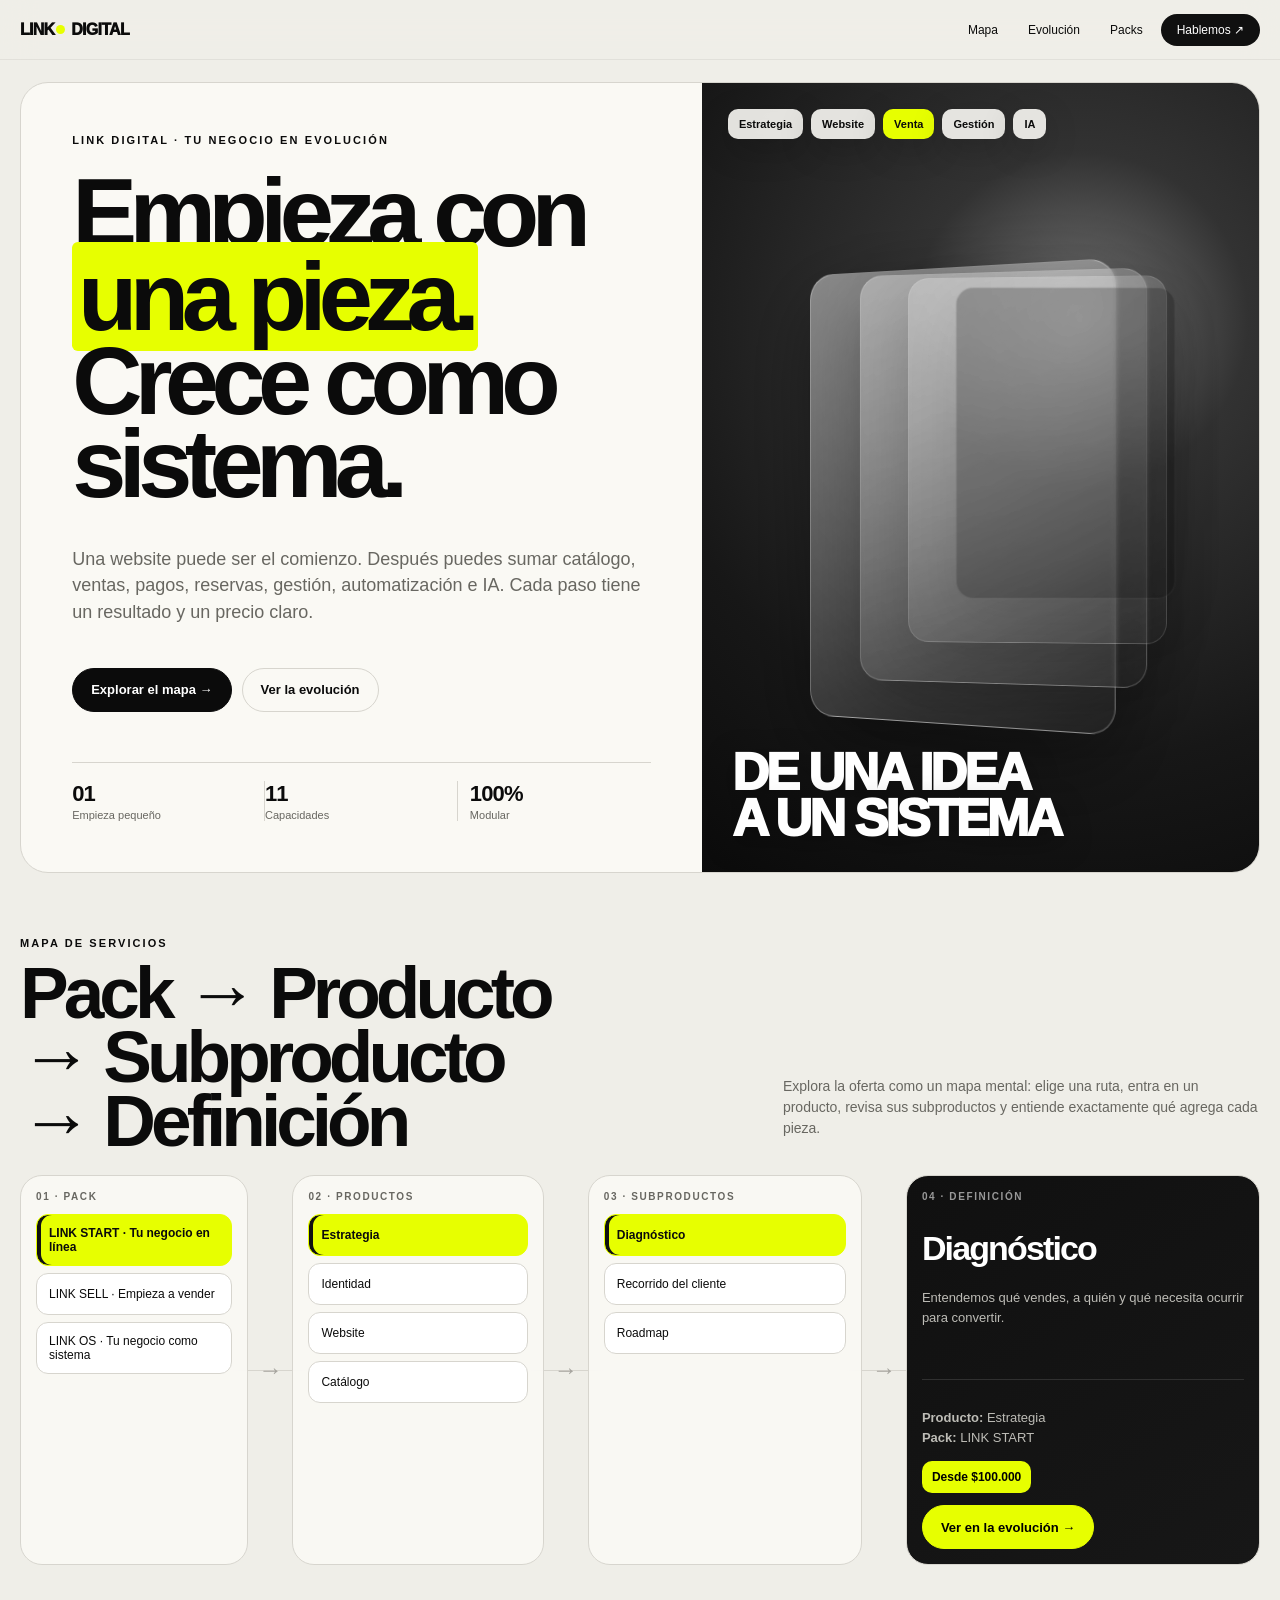
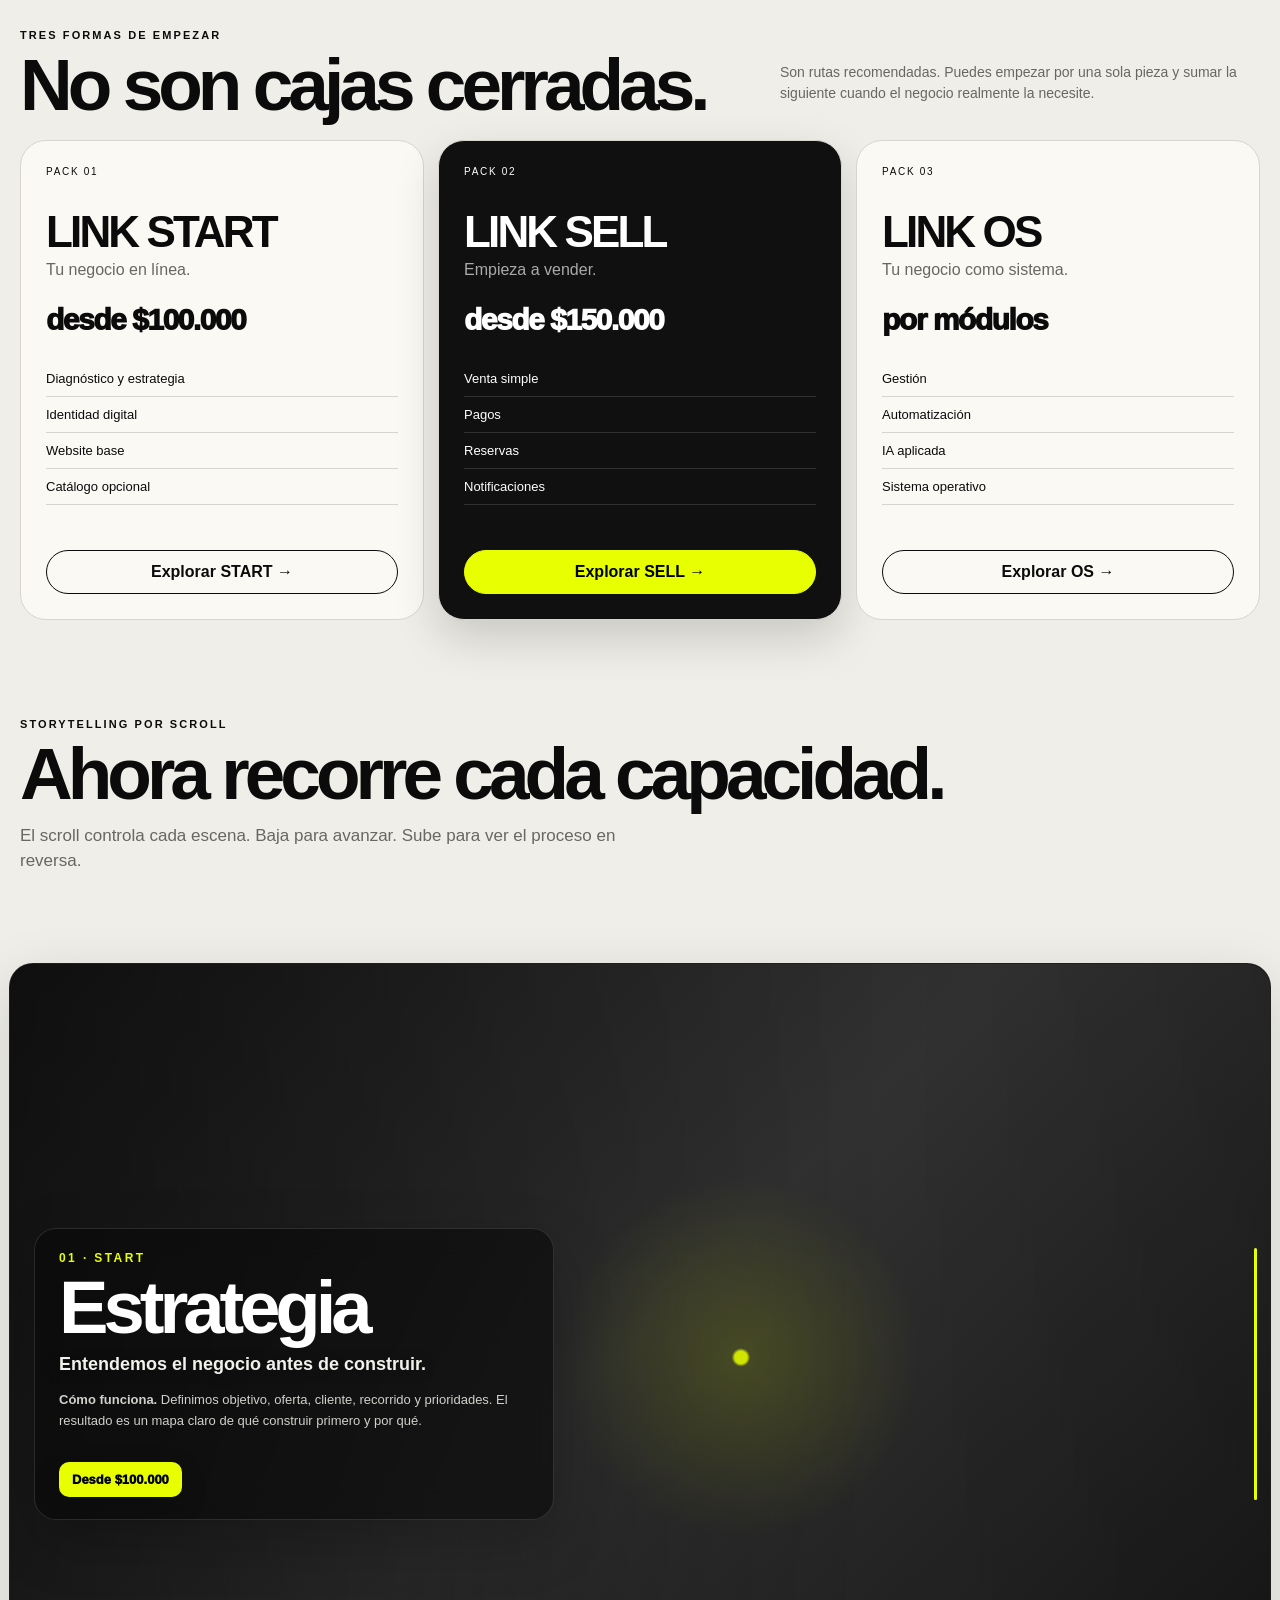
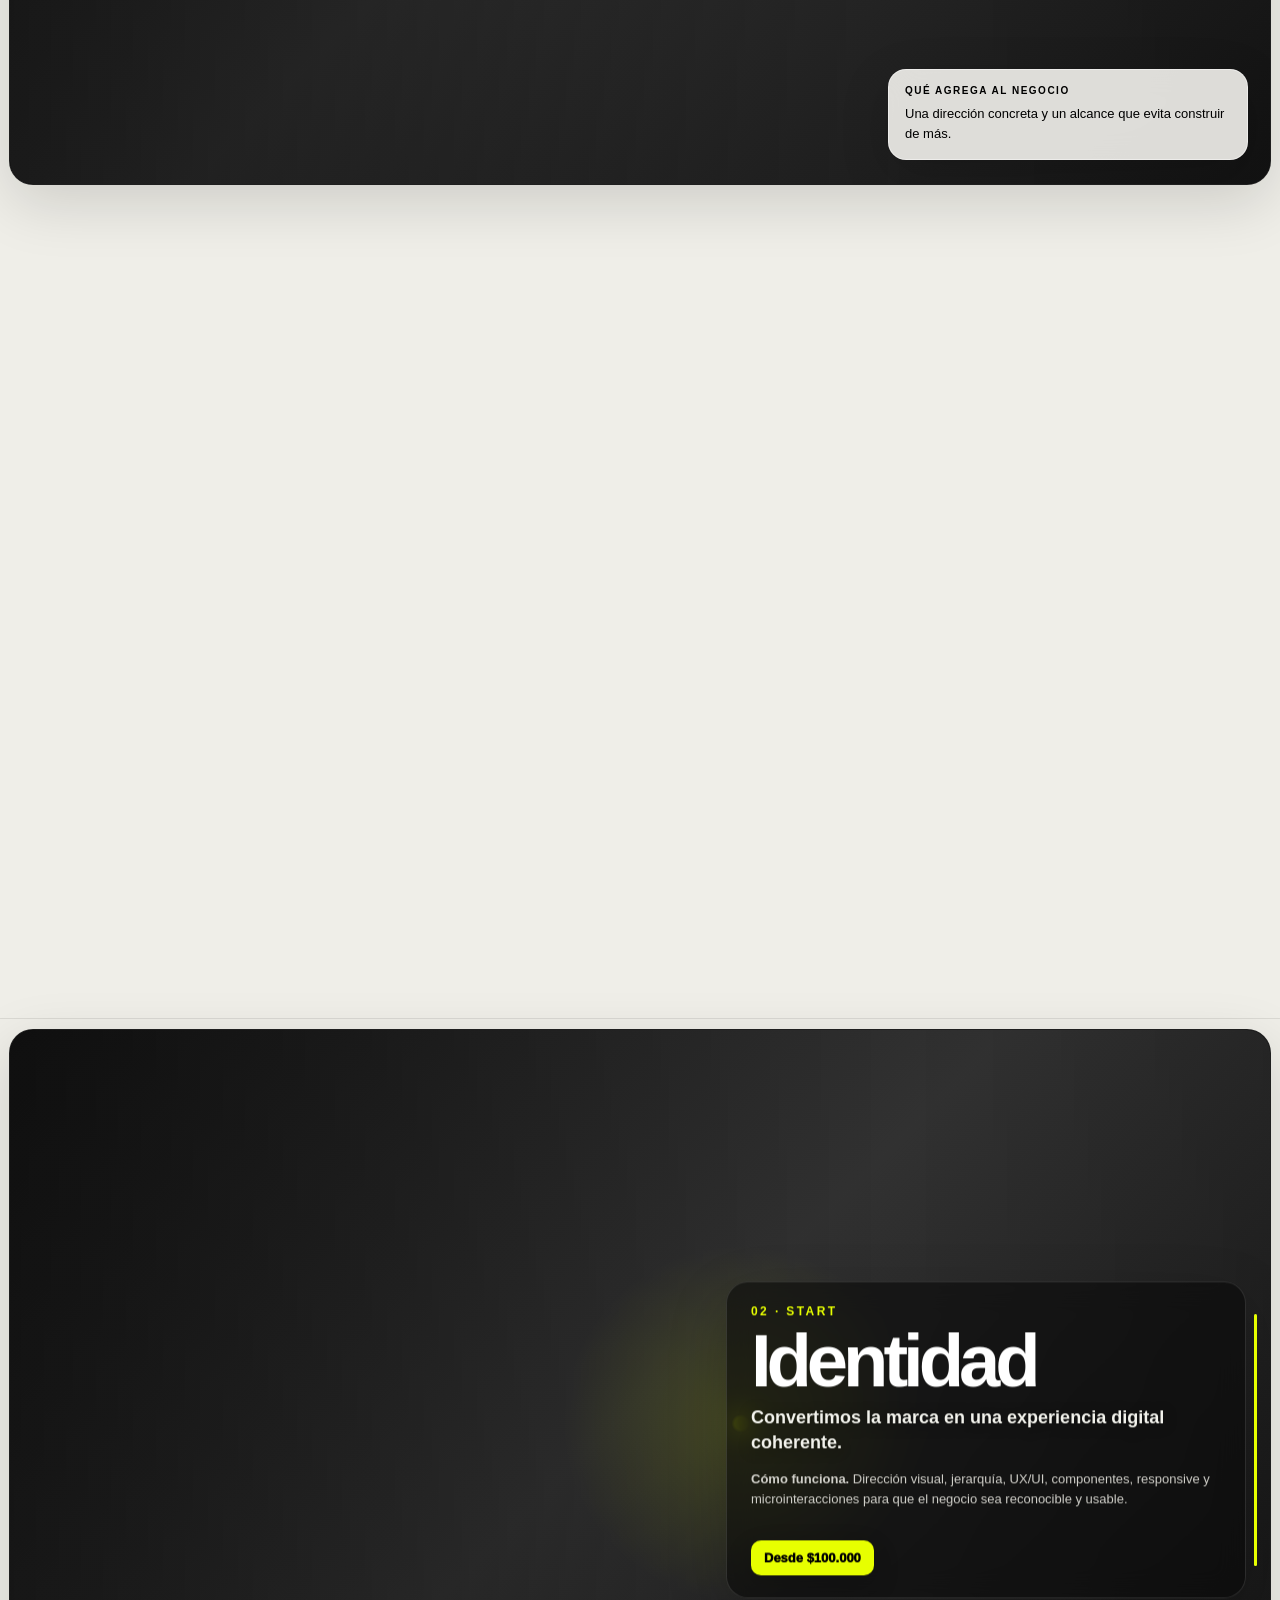
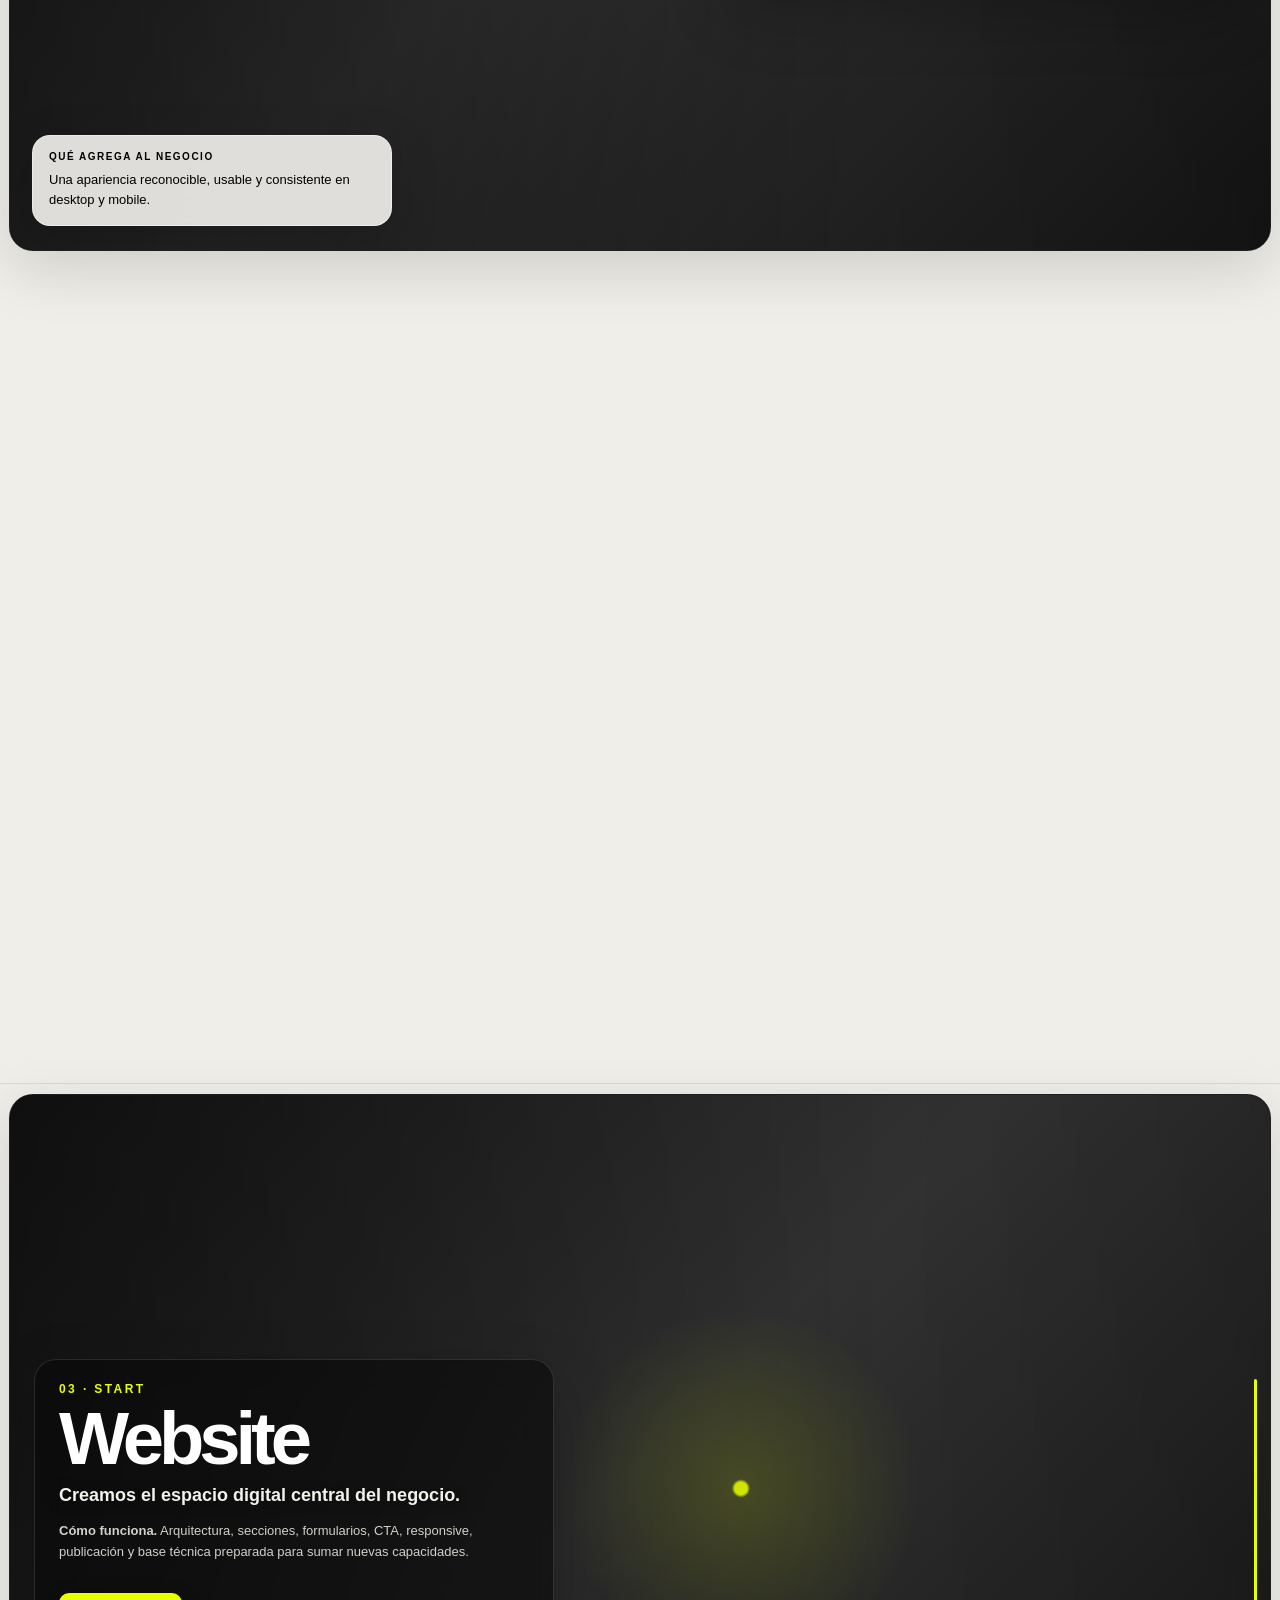
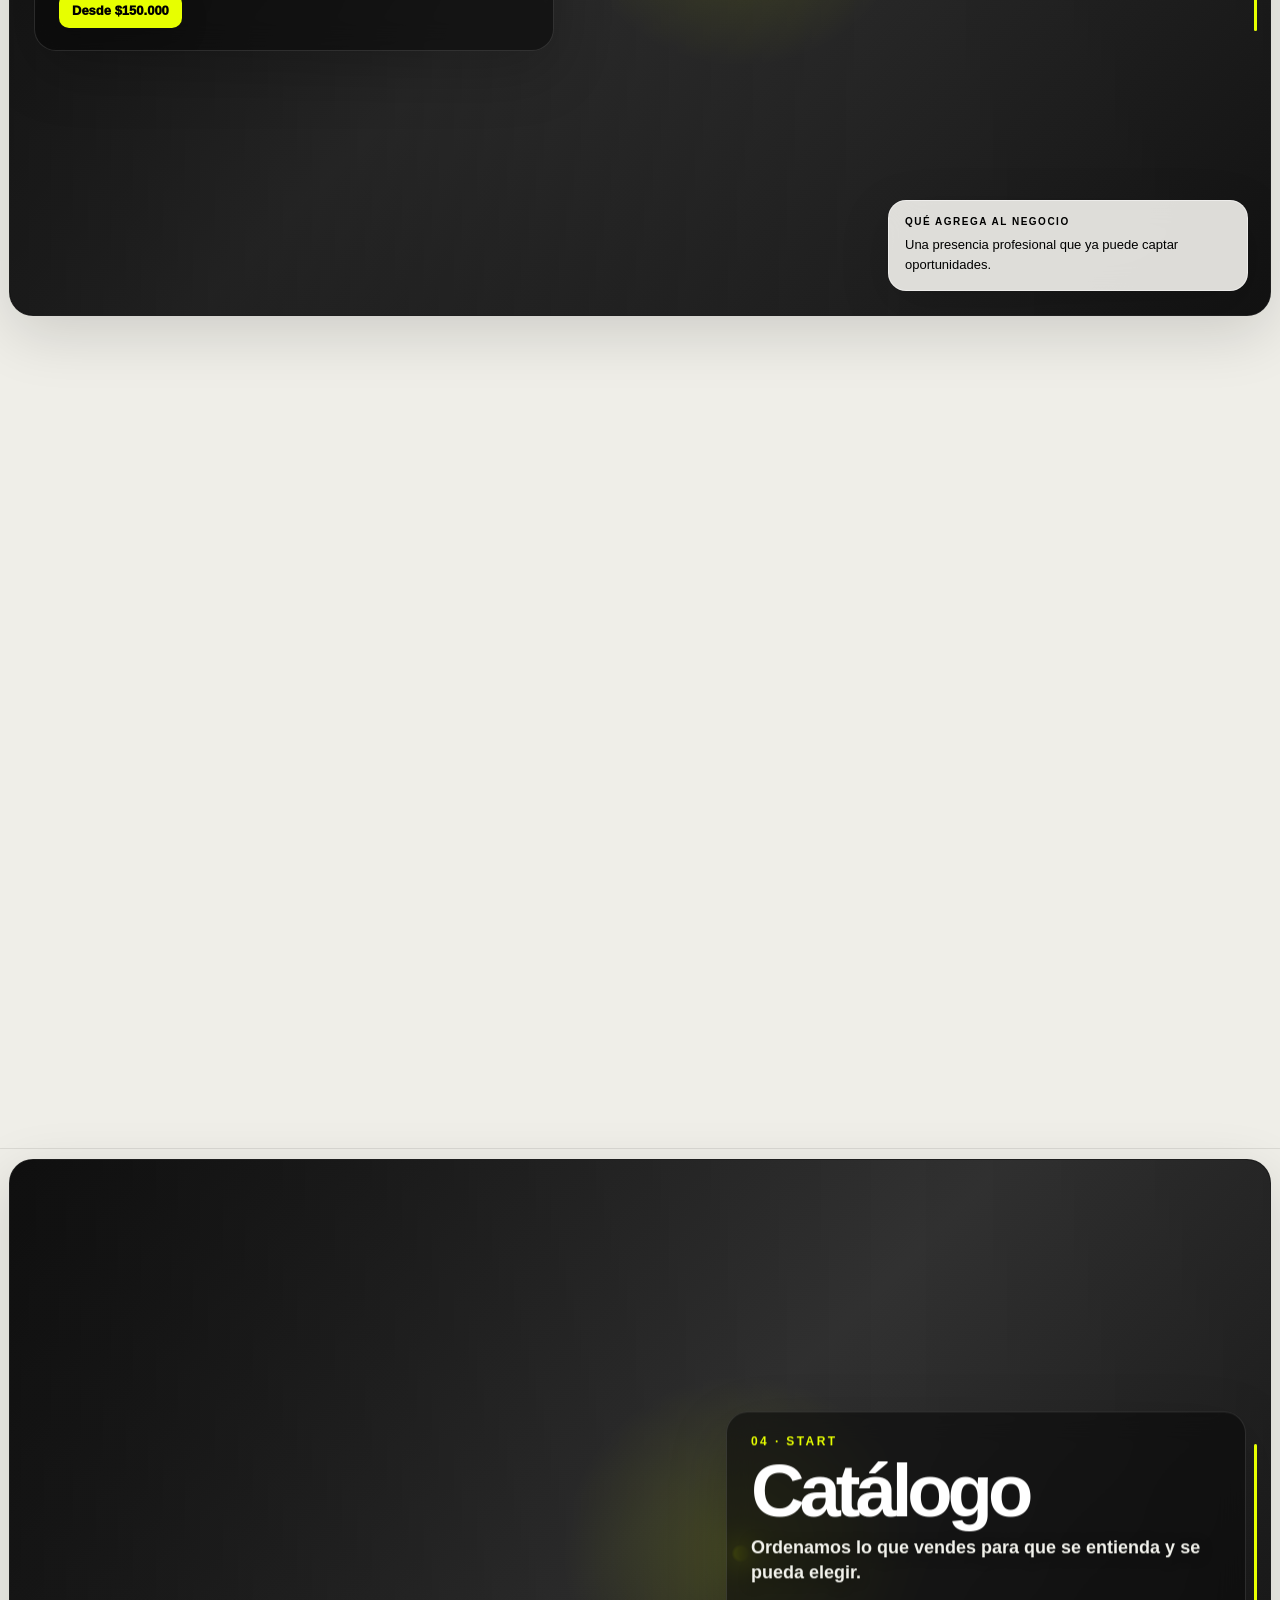
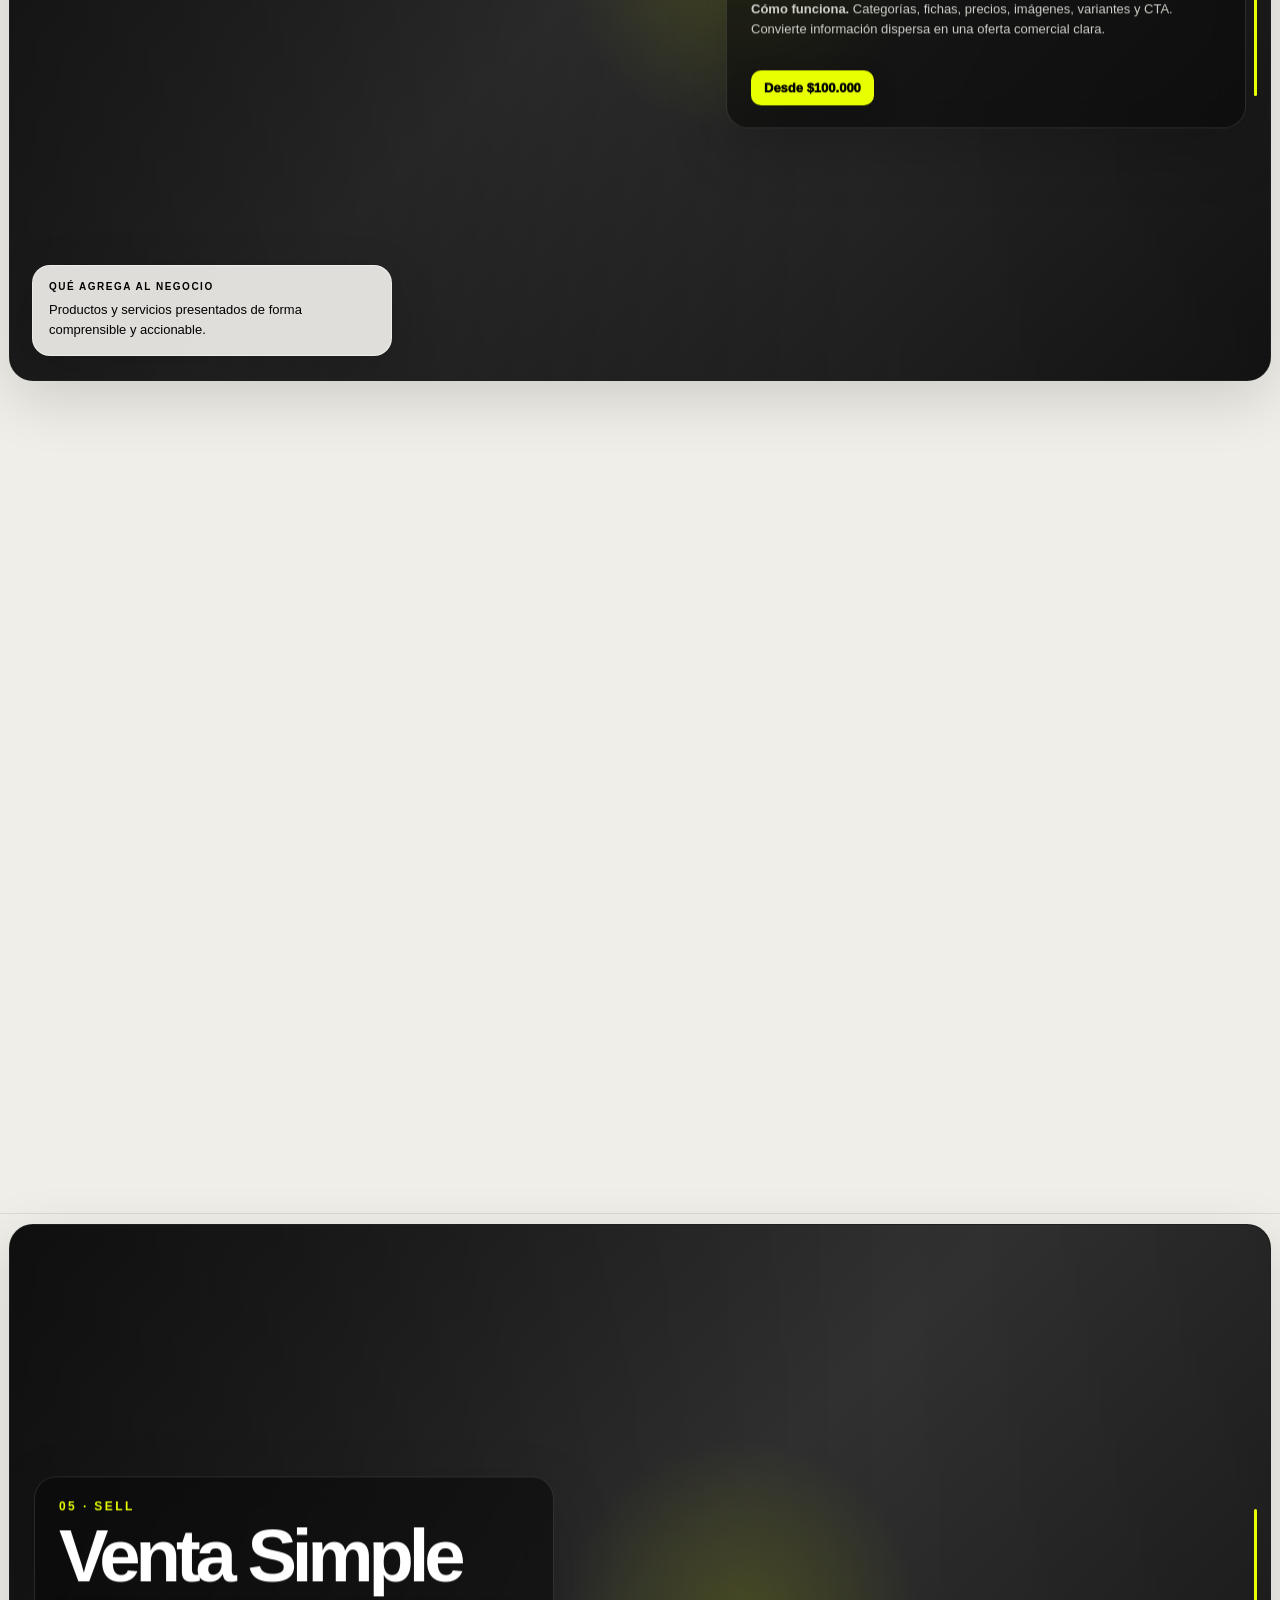
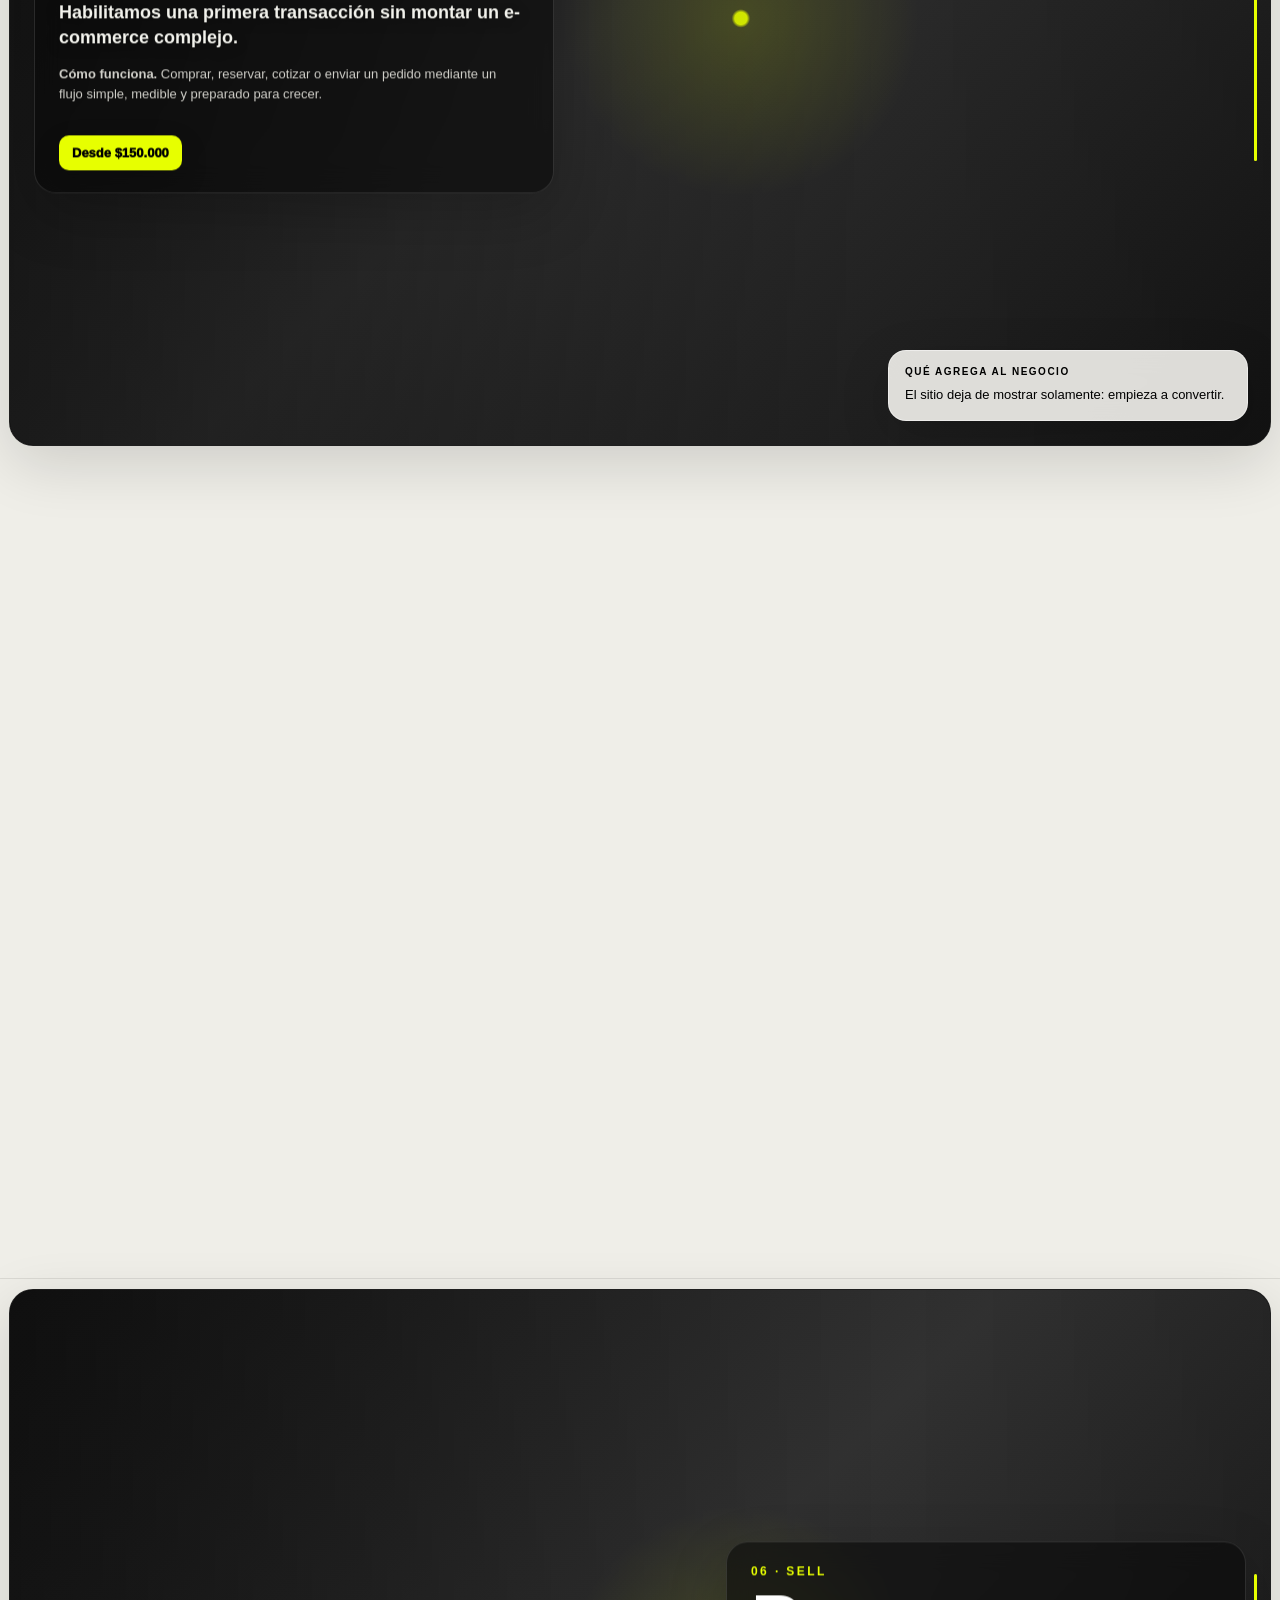
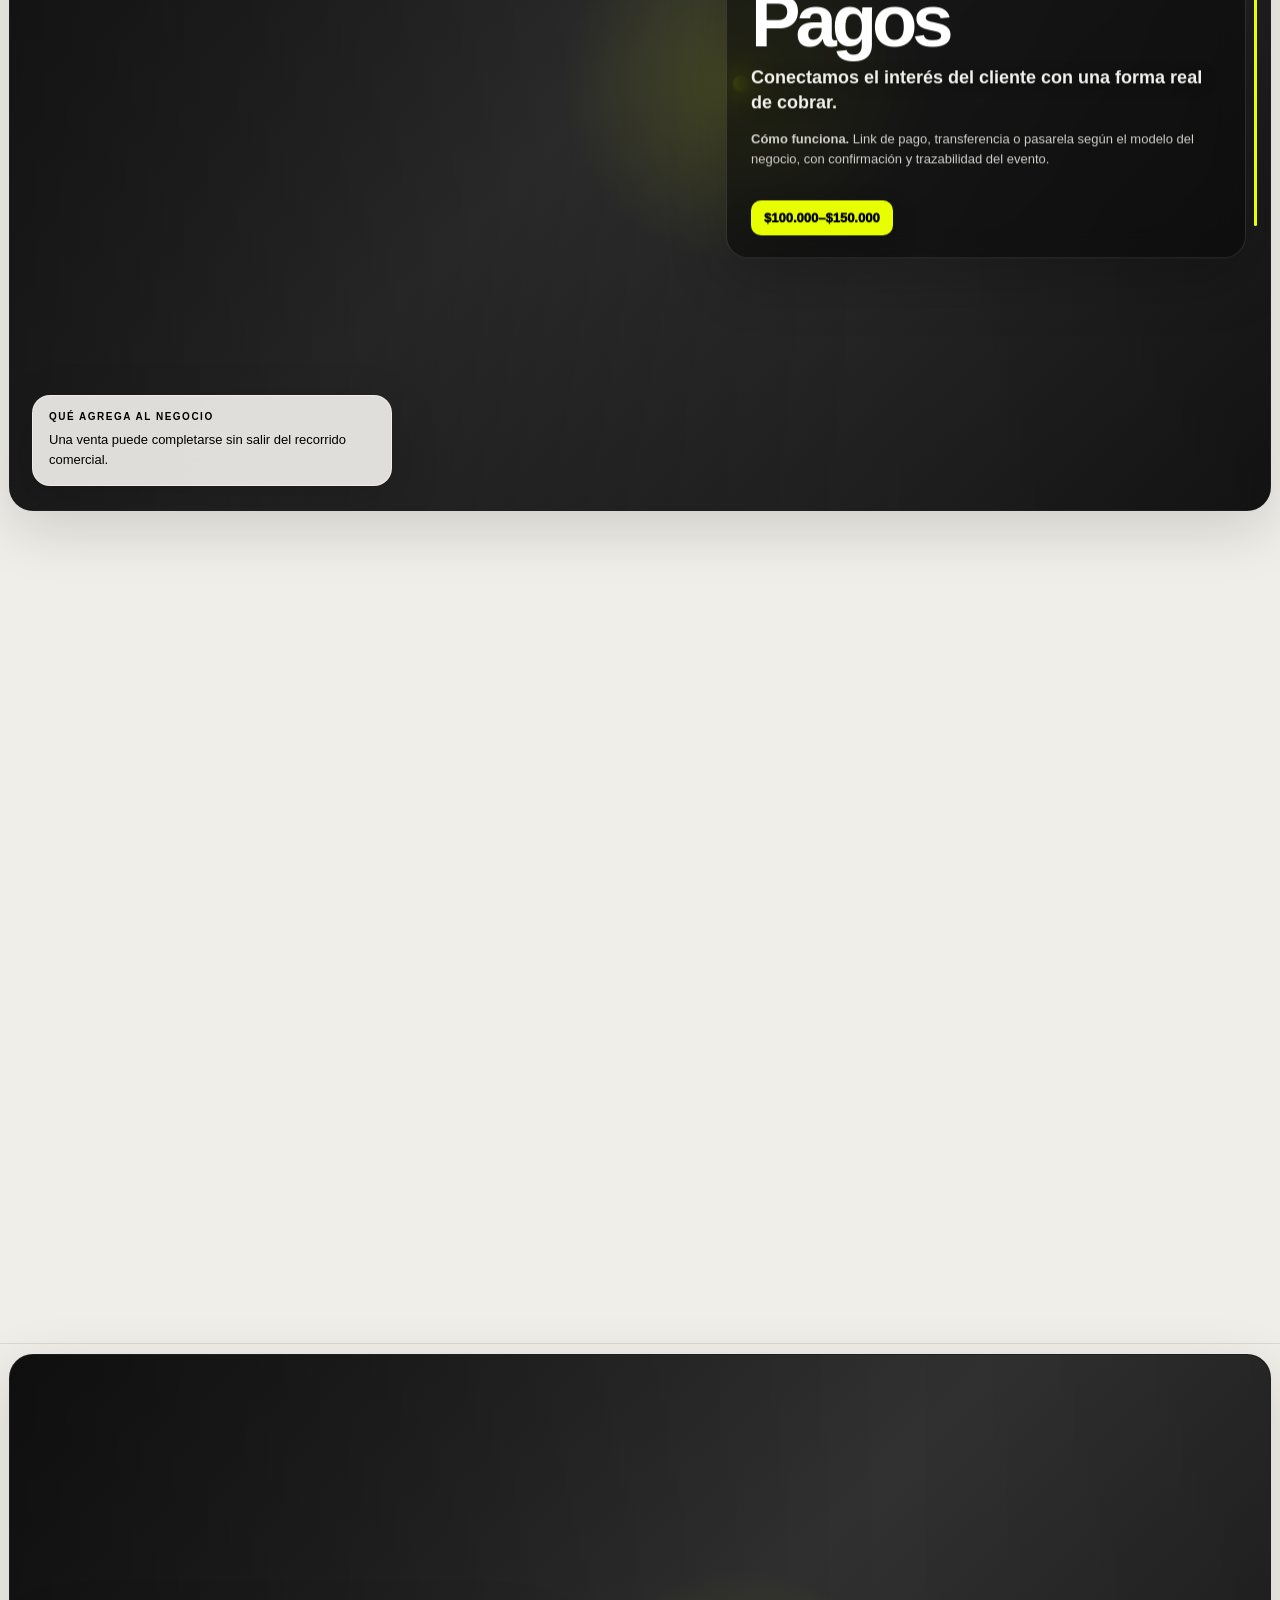
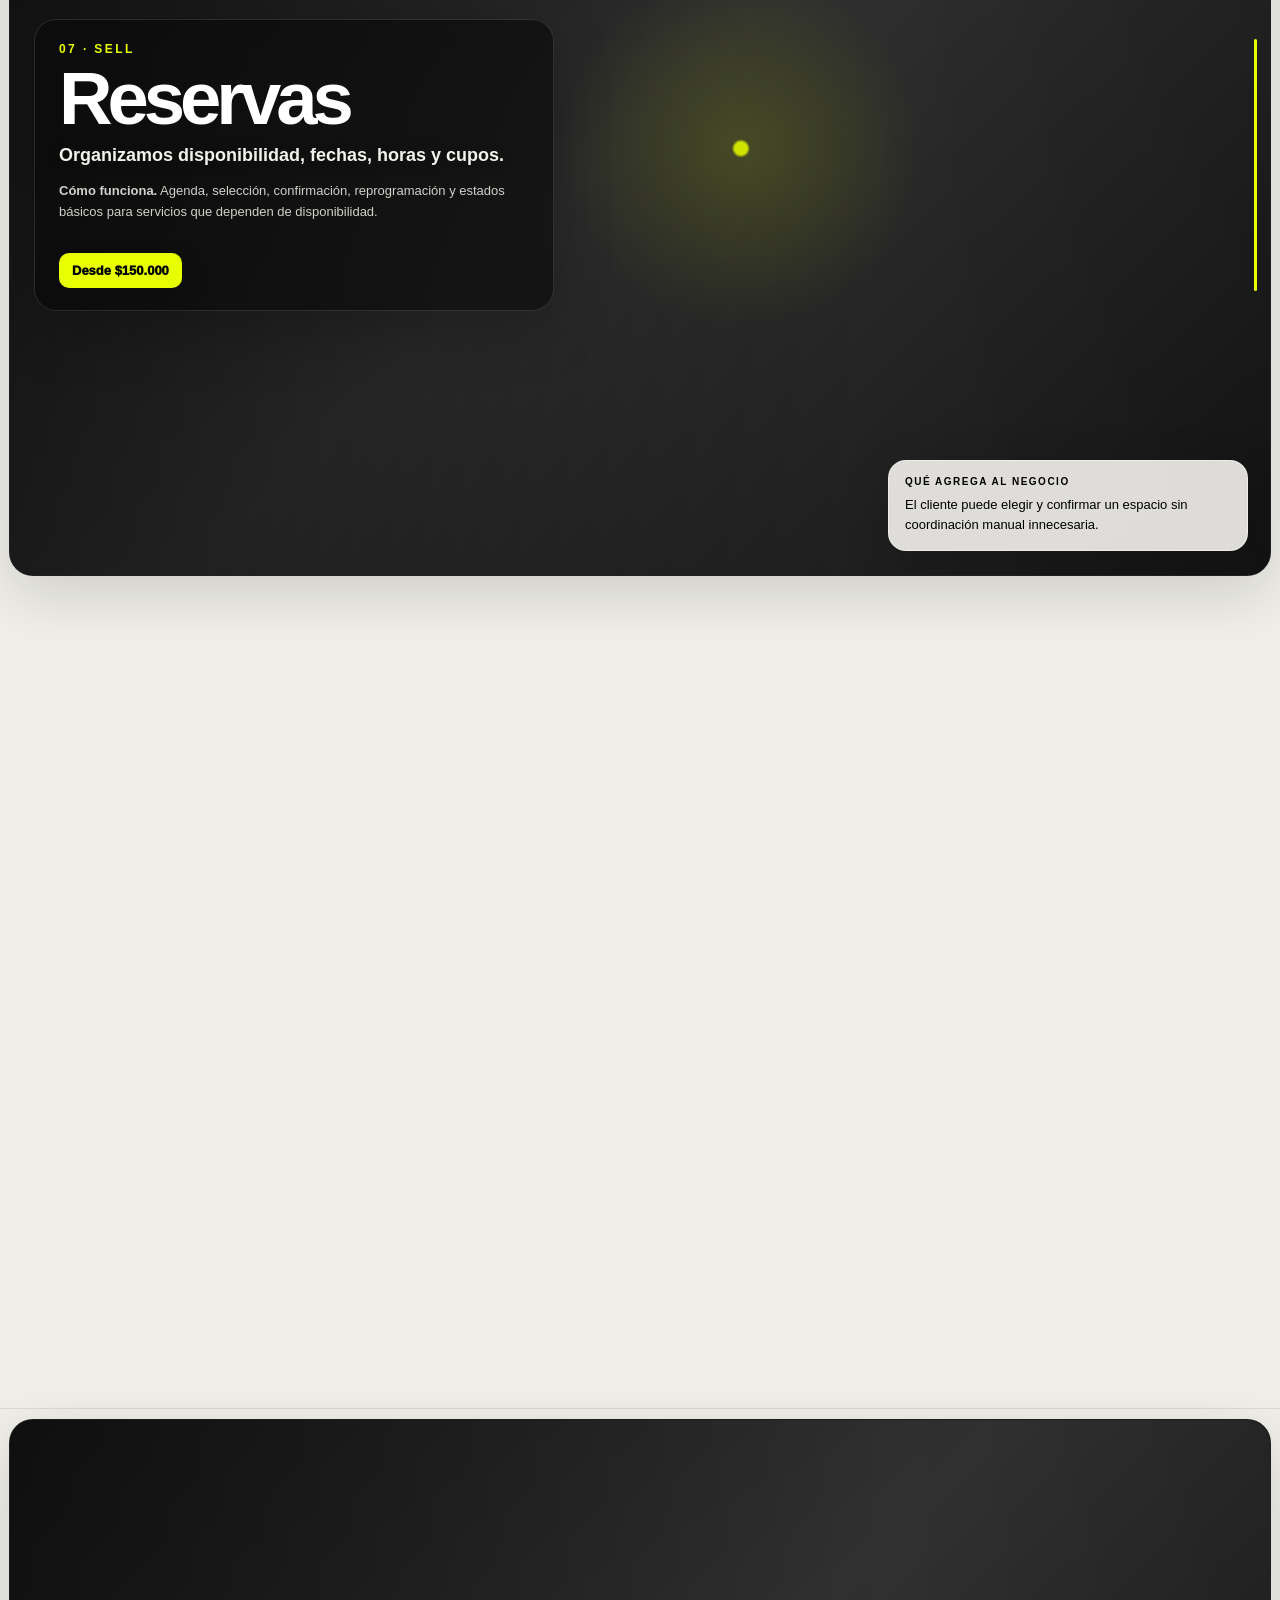
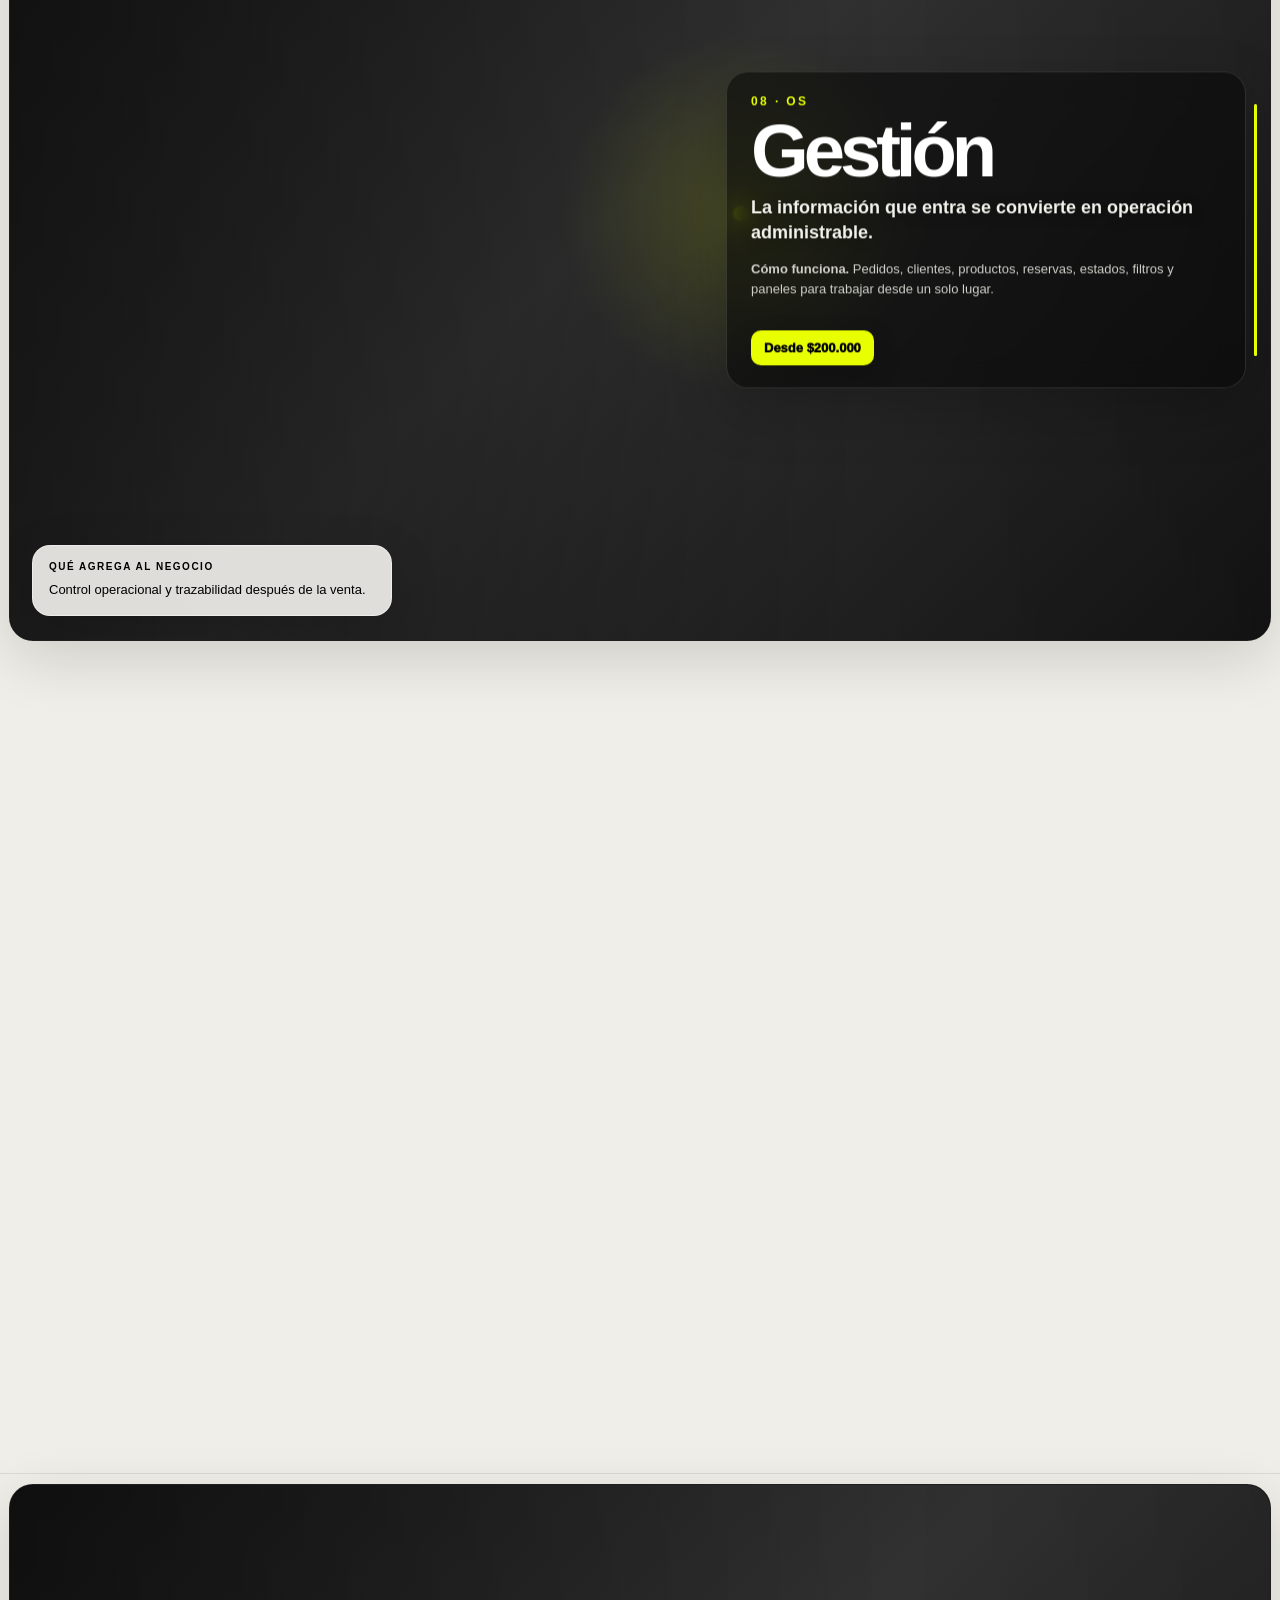
==== index.html @ 0ed98e60 "Force fresh mobile frame renderer on Vercel" ====
<!doctype html>
<html lang="es">
<head>
  <meta charset="utf-8" />
  <meta name="viewport" content="width=device-width,initial-scale=1" />
  <meta name="theme-color" content="#efeee8" />
  <title>LINK Digital — Un negocio que crece por etapas</title>
  <meta name="description" content="Explora LINK Digital por packs, productos y subproductos. Cada etapa suma una capacidad real al negocio." />
  <link rel="stylesheet" href="styles.css">
  <link rel="stylesheet" href="mobile-fix.css">
</head>
<body><div id="boot"><div class="boot-card"><span class="boot-dot"></span>LINK DIGITAL · CARGANDO EXPERIENCIA</div></div>
  <header class="topbar">
    <a class="brand" href="#inicio" aria-label="LINK Digital, inicio">LINK<span></span> DIGITAL</a>
    <nav aria-label="Principal">
      <a href="#mapa">Mapa</a><a href="#story">Evolución</a><a href="#packs">Packs</a><a class="nav-cta" href="#contacto">Hablemos ↗</a>
    </nav>
  </header>
  <main>
    <section id="inicio" class="hero"><div class="hero-copy"><div class="eyebrow">LINK DIGITAL · TU NEGOCIO EN EVOLUCIÓN</div><h1>Empieza con <mark>una pieza.</mark><br>Crece como sistema.</h1><p>Una website puede ser el comienzo. Después puedes sumar catálogo, ventas, pagos, reservas, gestión, automatización e IA. Cada paso tiene un resultado y un precio claro.</p><div class="hero-actions"><a class="button primary" href="#mapa">Explorar el mapa →</a><a class="button ghost" href="#story">Ver la evolución</a></div><div class="hero-metrics"><div><strong>01</strong><span>Empieza pequeño</span></div><div><strong>11</strong><span>Capacidades</span></div><div><strong>100%</strong><span>Modular</span></div></div></div><div class="hero-visual" aria-hidden="true"><div class="hero-art"><span class="art-layer l1"></span><span class="art-layer l2"></span><span class="art-layer l3"></span><span class="art-layer l4"></span></div><div class="hero-stack"><span>Estrategia</span><span>Website</span><span>Venta</span><span>Gestión</span><span>IA</span></div><div class="hero-caption">DE UNA IDEA<br>A UN SISTEMA</div></div></section>
    <section id="mapa" class="map-section"><div class="section-heading"><div><div class="eyebrow">MAPA DE SERVICIOS</div><h2>Pack → Producto → Subproducto → Definición</h2></div><p>Explora la oferta como un mapa mental: elige una ruta, entra en un producto, revisa sus subproductos y entiende exactamente qué agrega cada pieza.</p></div><div class="service-map" aria-live="polite"><div class="map-column"><div class="map-label">01 · PACK</div><div id="packList" class="map-list"></div></div><div class="map-arrow">→</div><div class="map-column"><div class="map-label">02 · PRODUCTOS</div><div id="productList" class="map-list"></div></div><div class="map-arrow">→</div><div class="map-column"><div class="map-label">03 · SUBPRODUCTOS</div><div id="subproductList" class="map-list"></div></div><div class="map-arrow">→</div><article id="mapDetail" class="map-detail"><div class="map-label">04 · DEFINICIÓN</div><h3>Selecciona un elemento</h3><p>Verás aquí qué hace, por qué existe y qué capacidad concreta agrega al negocio.</p></article></div></section>
    <section id="packs" class="packs-section"><div class="section-heading"><div><div class="eyebrow">TRES FORMAS DE EMPEZAR</div><h2>No son cajas cerradas.</h2></div><p>Son rutas recomendadas. Puedes empezar por una sola pieza y sumar la siguiente cuando el negocio realmente la necesite.</p></div><div class="pack-grid"><article class="pack-card"><div class="pack-kicker">PACK 01</div><h3>LINK START</h3><p class="pack-promise">Tu negocio en línea.</p><div class="pack-price">desde $100.000</div><ul><li>Diagnóstico y estrategia</li><li>Identidad digital</li><li>Website base</li><li>Catálogo opcional</li></ul><button data-pack-jump="start">Explorar START →</button></article><article class="pack-card featured"><div class="pack-kicker">PACK 02</div><h3>LINK SELL</h3><p class="pack-promise">Empieza a vender.</p><div class="pack-price">desde $150.000</div><ul><li>Venta simple</li><li>Pagos</li><li>Reservas</li><li>Notificaciones</li></ul><button data-pack-jump="sell">Explorar SELL →</button></article><article class="pack-card"><div class="pack-kicker">PACK 03</div><h3>LINK OS</h3><p class="pack-promise">Tu negocio como sistema.</p><div class="pack-price">por módulos</div><ul><li>Gestión</li><li>Automatización</li><li>IA aplicada</li><li>Sistema operativo</li></ul><button data-pack-jump="os">Explorar OS →</button></article></div></section>
    <section id="story" class="story-intro"><div class="eyebrow">STORYTELLING POR SCROLL</div><h2>Ahora recorre cada capacidad.</h2><p>El scroll controla cada escena. Baja para avanzar. Sube para ver el proceso en reversa.</p></section>
    <div id="sceneMount"></div>
    <section id="contacto" class="closing closing-sales"><div><div class="eyebrow light">LINK DIGITAL · VENTA CONSULTIVA</div><h2>Empieza con lo que necesitas hoy.</h2><p>Definimos la primera pieza, su alcance y su resultado. Cada clic y solicitud queda asociado a LINK Digital dentro de Control Central para que el seguimiento comercial no se pierda.</p></div><form id="sales-form" class="sales-form"><div class="sales-grid"><label>Nombre<input name="full_name" required placeholder="Tu nombre"></label><label>Correo<input name="email" type="email" required placeholder="tu@correo.cl"></label></div><div class="sales-grid"><label>Teléfono<input name="phone" placeholder="+56 9..."></label><label>Negocio<input name="company" placeholder="Nombre del negocio"></label></div><label>Quiero comenzar por<select name="interested_pack"><option value="">Necesito orientación</option><option value="LINK START">LINK START</option><option value="LINK SELL">LINK SELL</option><option value="LINK OS">LINK OS</option><option value="Módulo individual">Un módulo individual</option></select></label><label>¿Qué quieres resolver?<textarea name="message" rows="4" required placeholder="Ej: quiero mostrar productos, recibir pedidos y avisos por Telegram..."></textarea></label><button type="submit" class="button acid sales-submit" data-sales-cta="sales-form-submit">Enviar solicitud →</button><div id="form-status" class="form-status" aria-live="polite"></div></form></section>
  </main>
  <footer>LINK DIGITAL <span>·</span> Plataformas digitales que crecen contigo.</footer>
  <script src="app.js"></script><script src="frames.js?v=20260905-2116"></script>
</body></html>
---- styles.css ----
:root{
  --bg:#efeee8;--paper:#faf9f4;--ink:#0b0b0b;--muted:#686761;--line:#d7d5ce;
  --acid:#e7ff00;--dark:#101010;--radius:28px;--nav-h:60px;
}
*{box-sizing:border-box}html{scroll-behavior:smooth;background:var(--bg)}body{margin:0;background:var(--bg);color:var(--ink);font-family:Inter,Arial,Helvetica,sans-serif;overflow-x:hidden;min-height:100vh;-webkit-font-smoothing:antialiased;text-rendering:optimizeLegibility}a{color:inherit;text-decoration:none}button,input,select,textarea{font:inherit;color:inherit}.topbar{position:sticky;top:0;z-index:100;min-height:var(--nav-h);display:flex;align-items:center;justify-content:space-between;gap:24px;padding:10px max(18px,calc((100vw - 1240px)/2));background:rgba(239,238,232,.88);backdrop-filter:blur(16px);-webkit-backdrop-filter:blur(16px);border-bottom:1px solid rgba(0,0,0,.06)}.brand{font-weight:950;letter-spacing:-.045em;white-space:nowrap}.brand span{display:inline-block;width:9px;height:9px;margin:0 2px 1px;background:var(--acid);border-radius:50%}.topbar nav{display:flex;align-items:center;gap:6px}.topbar nav a{font-size:12px;padding:9px 12px;border-radius:999px;transition:background .2s ease}.topbar nav a:hover{background:rgba(0,0,0,.05)}.nav-cta{background:var(--dark)!important;color:#fff!important;padding-inline:16px!important}.hero,.map-section,.packs-section,.story-intro,.closing{width:min(1240px,calc(100% - 28px));margin:22px auto}.hero{display:grid;grid-template-columns:1.1fr .9fr;background:var(--paper);border:1px solid var(--line);border-radius:var(--radius);overflow:hidden;min-height:670px}.hero-copy{padding:clamp(30px,4vw,52px);display:flex;flex-direction:column;justify-content:center}.eyebrow{font-size:11px;font-weight:850;letter-spacing:.19em;text-transform:uppercase}.hero h1{font-size:clamp(56px,7.6vw,106px);line-height:.86;letter-spacing:-.078em;margin:25px 0 22px;text-wrap:balance}.hero mark{background:var(--acid);color:inherit;padding:0 .06em;border-radius:.06em}.hero-copy>p{max-width:690px;font-size:18px;line-height:1.48;color:var(--muted)}.hero-actions{display:flex;gap:10px;flex-wrap:wrap;margin:24px 0}.button{display:inline-flex;align-items:center;justify-content:center;min-height:44px;border-radius:999px;padding:12px 18px;font-size:13px;font-weight:850;border:1px solid var(--ink);cursor:pointer;transition:transform .2s ease,background .2s ease}.button:hover{transform:translateY(-1px)}.button.primary{background:var(--ink);color:#fff}.button.ghost{border-color:var(--line)}.button.acid{background:var(--acid);color:#000;border-color:var(--acid)}.hero-metrics{display:grid;grid-template-columns:repeat(3,1fr);margin-top:26px;border-top:1px solid var(--line);padding-top:18px}.hero-metrics div{display:flex;flex-direction:column;gap:2px;border-right:1px solid var(--line);padding-right:12px}.hero-metrics div:last-child{border-right:0;padding-left:12px}.hero-metrics strong{font-size:22px;letter-spacing:-.04em}.hero-metrics span{font-size:11px;color:var(--muted)}.hero-visual{position:relative;min-height:670px;background:radial-gradient(circle at 68% 30%,#777 0,#323232 25%,#171717 66%,#0b0b0b 100%);overflow:hidden}.hero-art{position:absolute;inset:0;display:grid;place-items:center;perspective:1200px}.art-layer{position:absolute;width:58%;height:58%;border:1px solid rgba(255,255,255,.35);border-radius:26px;background:linear-gradient(150deg,rgba(255,255,255,.45),rgba(255,255,255,.04));backdrop-filter:blur(2px);box-shadow:0 30px 80px rgba(0,0,0,.35)}.l1{transform:translate(-24px,18px) rotateY(-18deg)}.l2{transform:translate(20px,0) rotateY(-10deg) scale(.9);opacity:.7}.l3{transform:translate(56px,-18px) rotateY(-4deg) scale(.8);opacity:.48}.l4{transform:translate(85px,-35px) scale(.68);opacity:.25;background:#090909}.hero-stack{position:absolute;z-index:2;top:26px;left:26px;right:26px;display:flex;gap:8px;flex-wrap:wrap}.hero-stack span{background:rgba(250,249,244,.9);padding:9px 11px;border-radius:10px;font-size:11px;font-weight:850;box-shadow:0 10px 34px rgba(0,0,0,.18);backdrop-filter:blur(8px)}.hero-stack span:nth-child(3){background:var(--acid)}.hero-caption{position:absolute;z-index:2;left:30px;bottom:30px;color:#fff;font-size:clamp(34px,4vw,58px);font-weight:950;letter-spacing:-.06em;line-height:.9;text-shadow:0 8px 30px rgba(0,0,0,.4)}.section-heading{display:flex;align-items:end;justify-content:space-between;gap:34px;margin:64px 0 22px}.section-heading h2,.story-intro h2{font-size:clamp(42px,5.7vw,76px);line-height:.88;letter-spacing:-.068em;margin:12px 0 0;text-wrap:balance}.section-heading>p{max-width:480px;color:var(--muted);line-height:1.5;font-size:14px}.service-map{position:relative;display:grid;grid-template-columns:1fr auto 1.1fr auto 1.2fr auto 1.55fr;gap:10px;align-items:stretch}.service-map:before{content:"";position:absolute;left:8%;right:8%;top:50%;height:1px;background:linear-gradient(90deg,transparent,#d7d5ce 12%,#d7d5ce 88%,transparent);z-index:0}.map-column,.map-detail,.map-arrow{position:relative;z-index:1}.map-column,.map-detail{background:rgba(250,249,244,.9);border:1px solid var(--line);border-radius:22px;padding:15px;min-height:390px;backdrop-filter:blur(8px)}.map-label{font-size:10px;letter-spacing:.16em;font-weight:900;color:var(--muted);margin-bottom:12px}.map-list{display:flex;flex-direction:column;gap:7px}.map-list button{border:1px solid var(--line);background:#fff;text-align:left;padding:11px 12px;border-radius:12px;cursor:pointer;font-size:12px;transition:transform .2s ease,background .2s ease,border-color .2s ease;min-height:42px}.map-list button:hover{transform:translateX(3px)}.map-list button.active{background:var(--acid);border-color:var(--acid);font-weight:900;box-shadow:inset 4px 0 0 #111}.map-arrow{display:grid;place-items:center;font-size:24px;color:#a6a49e}.map-detail{background:linear-gradient(145deg,#101010,#171717);color:#fff;display:flex;flex-direction:column}.map-detail .map-label{color:#999}.map-detail h3{font-size:34px;line-height:.95;letter-spacing:-.055em;margin:18px 0 10px}.map-detail p{color:#bdbcb6;font-size:13px;line-height:1.55}.map-detail .detail-bottom{margin-top:auto;border-top:1px solid #303030;padding-top:15px}.detail-price{display:inline-block;background:var(--acid);color:#000;border-radius:10px;padding:9px 10px;font-weight:900;font-size:12px}.pack-grid{display:grid;grid-template-columns:repeat(3,1fr);gap:14px}.pack-card{background:var(--paper);border:1px solid var(--line);border-radius:26px;padding:25px;min-height:480px;display:flex;flex-direction:column;transition:transform .25s ease,box-shadow .25s ease}.pack-card:hover{transform:translateY(-4px);box-shadow:0 16px 40px rgba(0,0,0,.08)}.pack-card.featured{background:var(--dark);color:#fff;box-shadow:0 18px 46px rgba(0,0,0,.16)}.pack-kicker{font-size:10px;letter-spacing:.17em}.pack-card h3{font-size:44px;letter-spacing:-.065em;margin:30px 0 4px}.pack-promise{color:var(--muted);margin:0}.featured .pack-promise{color:#aaa}.pack-price{font-size:30px;font-weight:950;letter-spacing:-.05em;margin:24px 0}.pack-card ul{list-style:none;padding:0;margin:0}.pack-card li{padding:10px 0;border-bottom:1px solid var(--line);font-size:13px}.featured li{border-color:#313131}.pack-card button{margin-top:auto;min-height:44px;border:1px solid var(--ink);border-radius:999px;padding:12px 16px;background:transparent;cursor:pointer;font-weight:850}.featured button{background:var(--acid);border-color:var(--acid);color:#000}.story-intro{padding:76px 0 30px}.story-intro p{font-size:17px;color:var(--muted);max-width:620px;line-height:1.5}

/* SCROLL STORY: sections deliberately separated */
#sceneMount{background:var(--bg);padding:10px 0 28px}.scroll-scene{position:relative;height:185vh;padding:10px 0;background:var(--bg)}.scroll-scene+.scroll-scene{border-top:1px solid rgba(0,0,0,.09)}.sticky-stage{position:sticky;top:calc(var(--nav-h) + 8px);height:calc(100dvh - var(--nav-h) - 18px);width:min(1440px,calc(100% - 18px));margin:0 auto;overflow:hidden;background:#0c0c0c;border-radius:24px;border:1px solid rgba(255,255,255,.08);box-shadow:0 18px 60px rgba(0,0,0,.14);isolation:isolate}.scene-placeholder{position:absolute;inset:0;background:linear-gradient(135deg,#1a1a1a,#333 48%,#151515);z-index:0}.scene-placeholder:after{content:"";position:absolute;width:34vw;height:34vw;min-width:260px;min-height:260px;border-radius:50%;left:58%;top:48%;transform:translate(-50%,-50%);background:radial-gradient(circle,var(--acid) 0 2%,rgba(231,255,0,.16) 3%,rgba(231,255,0,0) 58%)}.scene-canvas{position:absolute;inset:0;width:100%;height:100%;z-index:1}.scene-overlay{position:absolute;inset:0;z-index:2;background:linear-gradient(90deg,rgba(4,4,4,.48),rgba(4,4,4,.16) 48%,rgba(4,4,4,.03) 70%,rgba(4,4,4,.14));pointer-events:none}.scene-copy{position:absolute;z-index:3;left:max(24px,calc((100vw - 1240px)/2));top:50%;transform:translateY(-50%);width:min(520px,43vw);max-width:620px;color:#fff;background:rgba(8,8,8,.58);border:1px solid rgba(255,255,255,.12);border-radius:22px;padding:22px 24px;backdrop-filter:blur(14px);-webkit-backdrop-filter:blur(14px);box-shadow:0 20px 60px rgba(0,0,0,.2)}.scene-number{font-size:12px;letter-spacing:.2em;color:var(--acid);font-weight:900}.scene-title{font-size:clamp(46px,5.8vw,82px);line-height:.88;letter-spacing:-.068em;margin:10px 0 12px;text-wrap:balance}.scene-definition{font-size:18px;line-height:1.4;color:#f2f2ec;margin:0 0 13px;font-weight:650;text-shadow:0 2px 14px rgba(0,0,0,.35)}.scene-explanation{font-size:13px;line-height:1.6;color:#d1d0ca;max-width:460px}.scene-price{display:inline-flex;width:max-content;margin-top:17px;background:var(--acid);color:#000;padding:10px 13px;border-radius:10px;font-weight:950;font-size:13px;box-shadow:0 10px 28px rgba(0,0,0,.16)}.scene-adds{position:absolute;z-index:3;right:max(22px,calc((100vw - 1240px)/2));bottom:24px;width:min(360px,34vw);background:rgba(250,249,244,.88);color:#000;border:1px solid rgba(255,255,255,.45);border-radius:18px;padding:15px 16px;backdrop-filter:blur(14px);-webkit-backdrop-filter:blur(14px);box-shadow:0 15px 50px rgba(0,0,0,.16)}.scene-adds strong{display:block;font-size:10px;letter-spacing:.15em;margin-bottom:8px}.scene-adds span{font-size:13px;line-height:1.45}.progress-rail{position:absolute;z-index:4;right:13px;top:50%;transform:translateY(-50%);height:28vh;width:3px;background:rgba(255,255,255,.18);border-radius:99px;overflow:hidden}.progress-fill{position:absolute;left:0;right:0;bottom:0;height:0;background:var(--acid)}.scroll-scene:nth-child(even) .scene-copy{left:auto;right:max(24px,calc((100vw - 1240px)/2))}.scroll-scene:nth-child(even) .scene-adds{right:auto;left:max(22px,calc((100vw - 1240px)/2))}

.closing{margin-top:60px;margin-bottom:24px;background:var(--dark);color:#fff;border-radius:30px;padding:48px;min-height:430px;display:grid;grid-template-columns:1.05fr .95fr;gap:30px;align-items:start}.closing h2{font-size:clamp(48px,6.8vw,92px);line-height:.86;letter-spacing:-.075em;margin:16px 0}.closing p{color:#b8b7b1;line-height:1.55;max-width:510px}.eyebrow.light{color:#aaa}.sales-form{background:var(--paper);color:var(--ink);border-radius:22px;padding:20px;display:flex;flex-direction:column;gap:12px}.sales-grid{display:grid;grid-template-columns:1fr 1fr;gap:10px}.sales-form label{display:flex;flex-direction:column;gap:7px;font-size:11px;font-weight:850}.sales-form input,.sales-form select,.sales-form textarea{width:100%;border:1px solid var(--line);background:#fff;border-radius:12px;padding:12px 13px;min-height:44px;outline:none}.sales-form textarea{min-height:120px;resize:vertical}.sales-form input:focus,.sales-form select:focus,.sales-form textarea:focus{border-color:#111;box-shadow:0 0 0 3px rgba(231,255,0,.55)}.sales-submit{width:100%}.form-status{min-height:18px;font-size:12px;color:var(--muted)}.form-status.ok{color:#2d6b33}.form-status.err{color:#9b2626}footer{width:min(1240px,calc(100% - 28px));margin:0 auto 36px;font-size:12px;color:var(--muted)}footer span{margin:0 8px}#boot{position:fixed;inset:0;z-index:99999;background:var(--bg);display:grid;place-items:center;transition:opacity .45s ease;pointer-events:none}#boot.hide{opacity:0}.boot-card{display:flex;align-items:center;gap:14px;font-size:12px;font-weight:900;letter-spacing:.16em}.boot-dot{width:14px;height:14px;border-radius:50%;background:var(--acid);box-shadow:0 0 0 7px rgba(231,255,0,.2)}.reduced-motion .scroll-scene{height:auto;padding:10px 0 22px}.reduced-motion .sticky-stage{position:relative;top:auto;height:min(760px,86vh)}.reduced-motion .scene-copy>*{opacity:1!important;transform:none!important}.reduced-motion .scene-price,.reduced-motion .scene-adds{opacity:1!important;transform:none!important}

@media(max-width:1100px){.service-map{grid-template-columns:1fr 24px 1fr}.service-map .map-column:nth-of-type(3),.service-map .map-detail{grid-column:1/-1}.service-map .map-arrow{height:18px}.scene-copy{width:min(500px,48vw)}.scene-adds{width:min(320px,31vw)}}
@media(max-width:900px){:root{--nav-h:58px}.topbar nav a:not(.nav-cta){display:none}.hero{grid-template-columns:1fr;min-height:auto}.hero-visual{min-height:520px}.service-map{grid-template-columns:1fr}.service-map:before{display:none}.map-arrow{transform:rotate(90deg);height:18px!important}.map-column,.map-detail{min-height:auto;grid-column:auto!important}.pack-grid{grid-template-columns:1fr}.pack-card{min-height:auto}.section-heading{display:block}.section-heading>p{margin-top:15px}.closing{grid-template-columns:1fr}.sticky-stage{top:calc(var(--nav-h) + 6px);height:calc(100dvh - var(--nav-h) - 14px);width:calc(100% - 12px);border-radius:20px}.scene-copy,.scroll-scene:nth-child(even) .scene-copy{left:18px;right:auto;top:22px;transform:none;width:min(560px,calc(100% - 36px));max-width:none}.scene-adds,.scroll-scene:nth-child(even) .scene-adds{left:18px;right:auto;width:min(360px,calc(100% - 36px));bottom:18px}.scene-overlay{background:linear-gradient(180deg,rgba(5,5,5,.38) 0%,rgba(5,5,5,.08) 45%,rgba(5,5,5,.34) 100%)}}
@media(max-width:640px){:root{--nav-h:56px}.topbar{padding:8px 10px}.brand{font-size:14px}.nav-cta{font-size:11px!important;padding:9px 12px!important}.hero,.map-section,.packs-section,.story-intro,.closing{width:calc(100% - 14px);margin-left:auto;margin-right:auto}.hero{border-radius:22px}.hero-copy{padding:24px 20px 26px}.hero h1{font-size:clamp(48px,14vw,64px);line-height:.9;margin:18px 0}.hero-copy>p{font-size:16px}.hero-actions{display:grid;grid-template-columns:1fr}.button{width:100%}.hero-metrics{gap:8px}.hero-metrics strong{font-size:18px}.hero-metrics span{font-size:9px}.hero-visual{min-height:390px}.hero-stack{top:16px;left:16px;right:16px}.hero-stack span{font-size:9px;padding:7px 8px}.hero-caption{left:18px;bottom:20px;font-size:40px}.section-heading{margin:44px 0 18px}.section-heading h2,.story-intro h2{font-size:clamp(40px,12vw,58px)}.service-map{gap:7px}.map-column,.map-detail{border-radius:18px;padding:13px}.map-list button{font-size:12px;min-height:44px}.pack-card{padding:22px;border-radius:22px}.pack-card h3{font-size:38px;margin-top:22px}.story-intro{padding:58px 0 22px}.story-intro p{font-size:15px}.scroll-scene{height:150vh;padding:7px 0}.sticky-stage{top:calc(var(--nav-h) + 4px);height:calc(100svh - var(--nav-h) - 10px);width:calc(100% - 8px);border-radius:18px}.scene-copy,.scroll-scene:nth-child(even) .scene-copy{left:12px;right:12px;top:12px;width:auto;padding:15px 16px;border-radius:16px;background:rgba(8,8,8,.66);backdrop-filter:blur(12px)}.scene-number{font-size:10px}.scene-title{font-size:clamp(38px,12vw,56px);margin:7px 0 9px}.scene-definition{font-size:15px;line-height:1.35;margin-bottom:8px}.scene-explanation{font-size:11.5px;line-height:1.5}.scene-price{font-size:11px;padding:8px 10px;margin-top:10px}.scene-adds,.scroll-scene:nth-child(even) .scene-adds{left:12px;right:12px;bottom:12px;width:auto;padding:11px 12px;border-radius:14px;background:rgba(250,249,244,.91)}.scene-adds strong{font-size:9px;margin-bottom:4px}.scene-adds span{font-size:11px}.progress-rail{right:7px;height:16vh;width:2px}.scene-overlay{background:linear-gradient(180deg,rgba(3,3,3,.34) 0%,rgba(3,3,3,.08) 46%,rgba(3,3,3,.38) 100%)}.closing{padding:24px 18px;border-radius:22px;min-height:auto}.closing h2{font-size:50px}.sales-grid{grid-template-columns:1fr}.sales-form{padding:15px}.sales-form input,.sales-form select,.sales-form textarea{font-size:16px}footer{text-align:center;line-height:1.6}}
@media(max-width:390px){.hero h1{font-size:46px}.scene-title{font-size:40px}.scene-copy{padding:13px 14px}.scene-definition{font-size:14px}.scene-explanation{font-size:11px}.scene-adds{display:none}.scroll-scene{height:138vh}.sticky-stage{height:calc(100svh - var(--nav-h) - 8px)}}
@media(orientation:landscape) and (max-height:620px){.sticky-stage{height:calc(100dvh - var(--nav-h) - 8px)}.scene-copy{top:50%;transform:translateY(-50%);max-height:calc(100% - 24px);overflow:auto}.scene-title{font-size:46px}.scene-adds{display:none}.scroll-scene{height:170vh}}
@media(prefers-reduced-motion:reduce){html{scroll-behavior:auto}.scroll-scene{height:auto}.sticky-stage{position:relative;top:auto;height:min(760px,88vh)}.button,.pack-card,.map-list button{transition:none!important}}
---- mobile-fix.css ----
/* Mobile scene parity with desktop: preserve the full 16:9 artwork instead of cropping it */
@media (max-width: 760px){
  :root{--nav-h:68px}
  .topbar{padding:10px 18px;min-height:68px}
  .topbar nav>a:not(.nav-cta){display:none}
  .nav-cta{font-size:15px!important;padding:12px 18px!important}

  #sceneMount{padding:6px 0 22px}
  .scroll-scene{height:155vh;padding:8px 0 18px}
  .sticky-stage{
    top:calc(var(--nav-h) + 6px);
    height:calc(100svh - var(--nav-h) - 14px);
    width:calc(100% - 14px);
    border-radius:22px;
    background:#111;
    border:1px solid rgba(0,0,0,.22);
  }

  /* Frame occupies a 16:9 visual window and stays complete/sharp. */
  .scene-canvas{
    position:absolute!important;
    left:0!important;
    right:0!important;
    top:auto!important;
    bottom:0!important;
    width:100%!important;
    height:58%!important;
    object-fit:contain;
  }
  .scene-placeholder{background:#111}
  .scene-placeholder:after{display:none}
  .scene-overlay{
    background:linear-gradient(180deg,rgba(8,8,8,.34) 0%,rgba(8,8,8,.12) 42%,rgba(8,8,8,0) 62%);
  }

  /* Compact editorial caption: same hierarchy as desktop, much less obstruction. */
  .scene-copy,
  .scroll-scene:nth-child(even) .scene-copy{
    left:14px!important;
    right:14px!important;
    top:14px!important;
    bottom:auto!important;
    transform:none!important;
    width:auto!important;
    max-width:none!important;
    padding:17px 18px 16px!important;
    border-radius:18px!important;
    background:rgba(10,10,10,.70)!important;
    border:1px solid rgba(255,255,255,.13)!important;
    backdrop-filter:blur(12px)!important;
    -webkit-backdrop-filter:blur(12px)!important;
    box-shadow:0 12px 36px rgba(0,0,0,.16)!important;
  }
  .scene-number{font-size:11px!important;letter-spacing:.18em}
  .scene-title{font-size:clamp(38px,12vw,56px)!important;line-height:.91!important;margin:8px 0 10px!important;letter-spacing:-.06em!important}
  .scene-definition{font-size:17px!important;line-height:1.28!important;margin:0 0 9px!important}
  .scene-explanation{font-size:13px!important;line-height:1.48!important;color:#d7d6d0!important;margin:0!important;display:-webkit-box;-webkit-line-clamp:3;-webkit-box-orient:vertical;overflow:hidden}
  .scene-price{font-size:13px!important;margin-top:12px!important;padding:10px 12px!important;border-radius:10px!important}

  /* Keep secondary benefit off the artwork on phones; detail remains in the map. */
  .scene-adds{display:none!important}
  .progress-rail{right:8px!important;height:22vh!important;top:68%!important}
}

@media (max-width: 390px){
  .scene-copy,.scroll-scene:nth-child(even) .scene-copy{left:11px!important;right:11px!important;top:11px!important;padding:14px 15px!important}
  .scene-title{font-size:39px!important}
  .scene-definition{font-size:15px!important}
  .scene-explanation{font-size:12px!important;-webkit-line-clamp:2}
  .scene-canvas{height:55%!important}
}

@media (max-width: 760px) and (orientation: landscape){
  .scroll-scene{height:135vh}
  .scene-copy,.scroll-scene:nth-child(even) .scene-copy{width:44%!important;right:auto!important;top:50%!important;transform:translateY(-50%)!important}
  .scene-title{font-size:34px!important}
  .scene-explanation{display:none}
  .scene-canvas{left:42%!important;width:58%!important;height:100%!important;bottom:0!important}
}
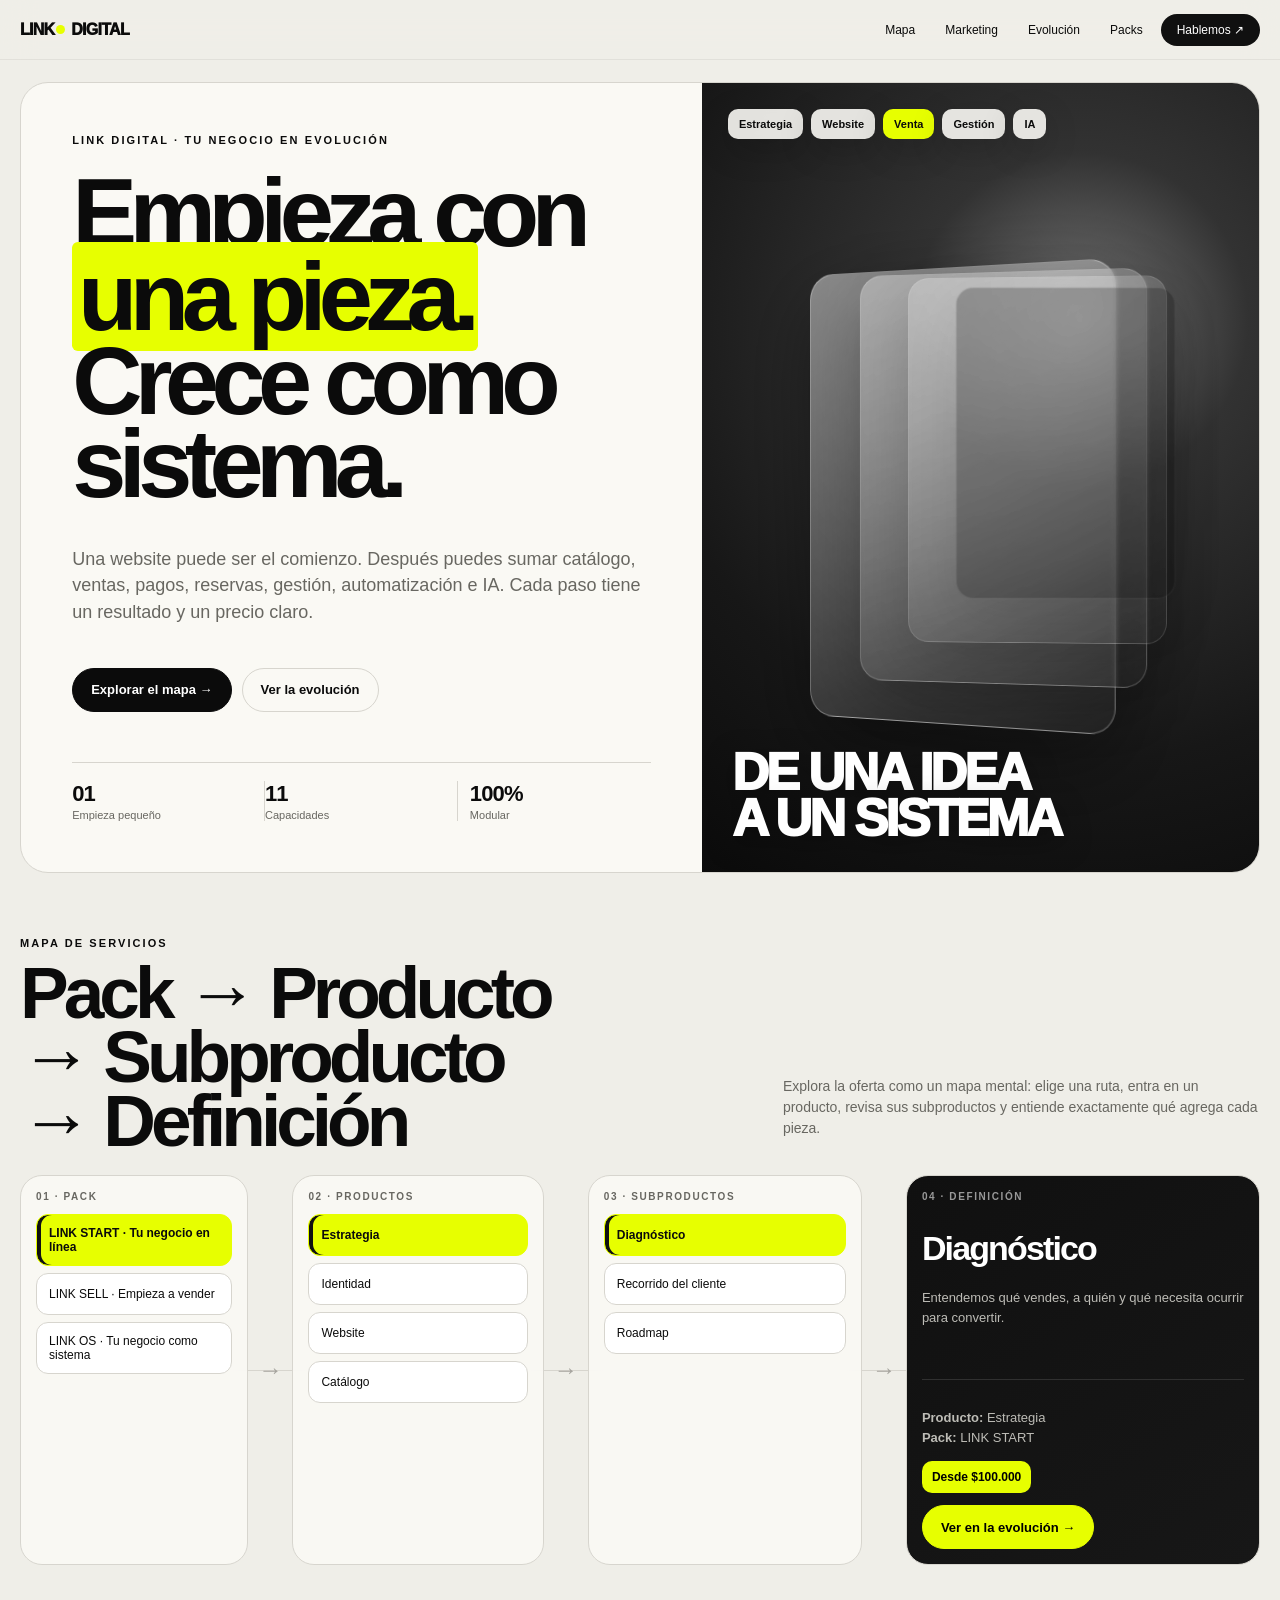
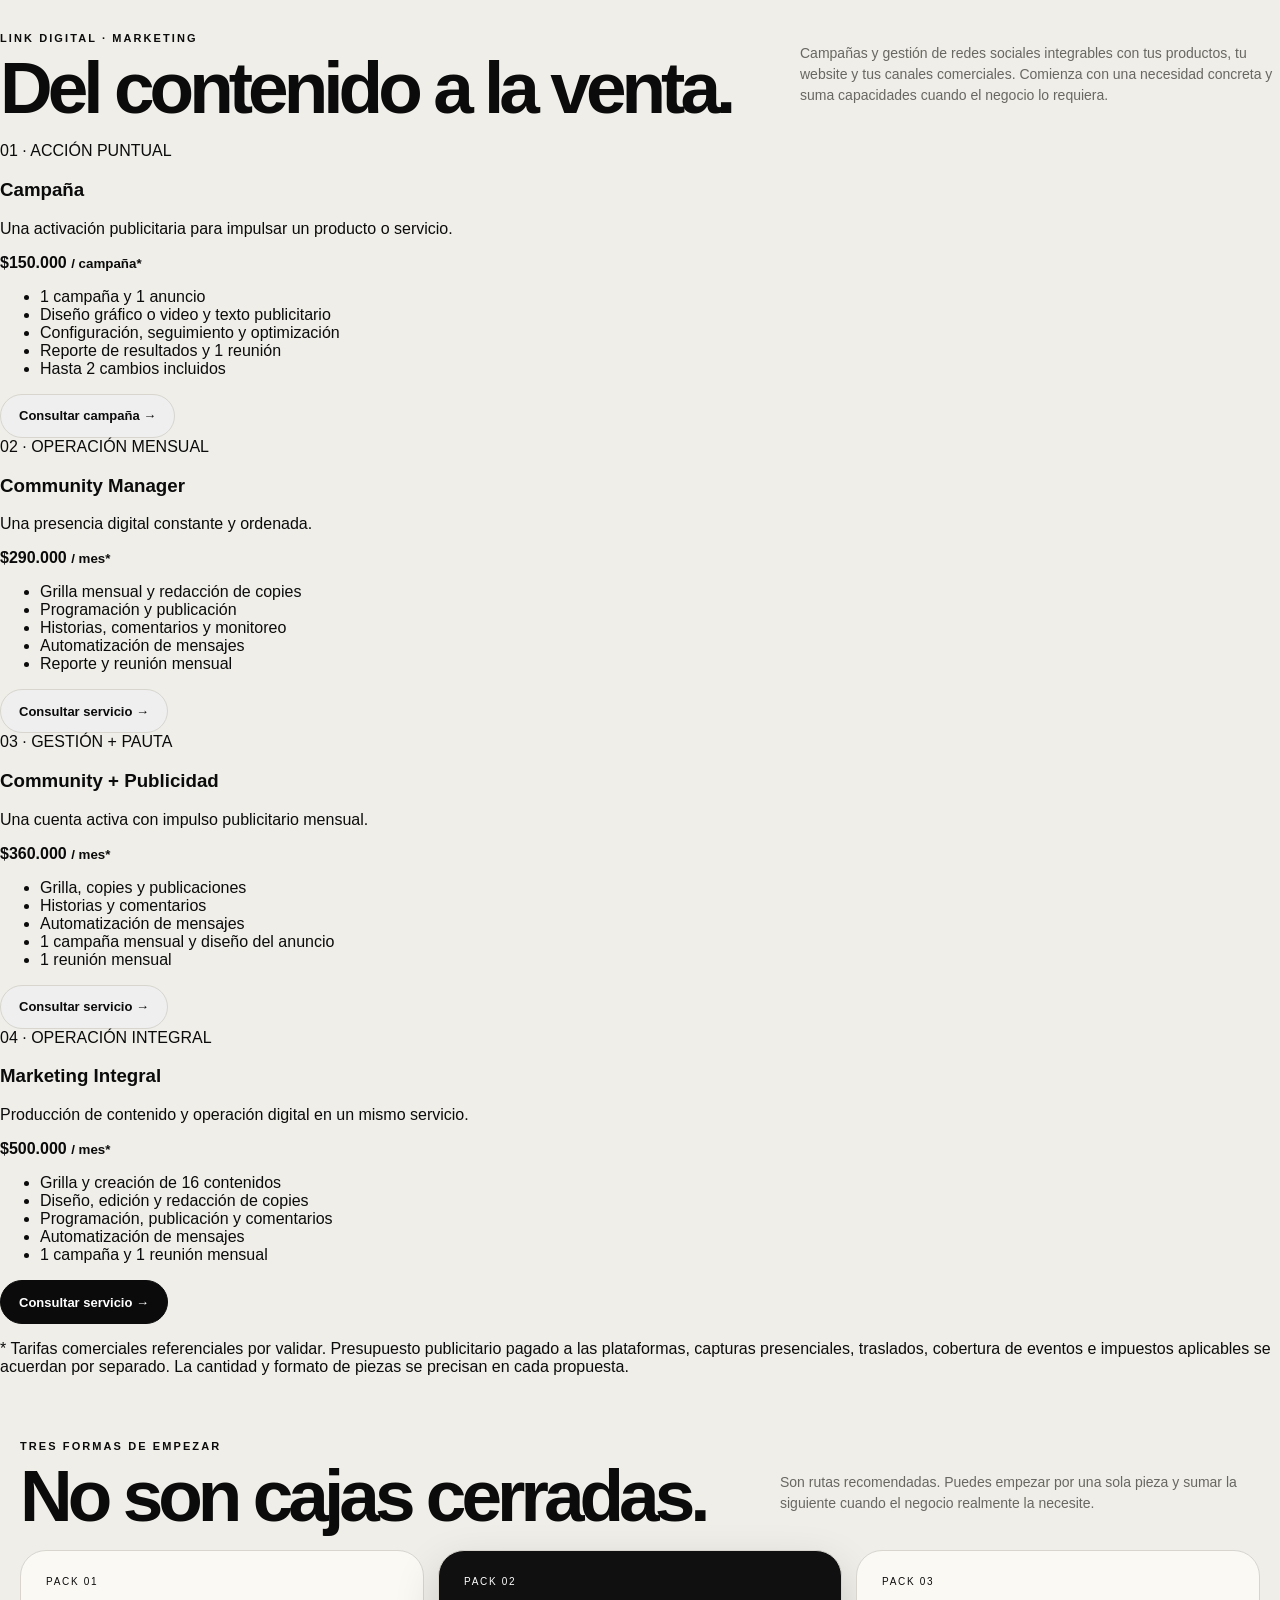
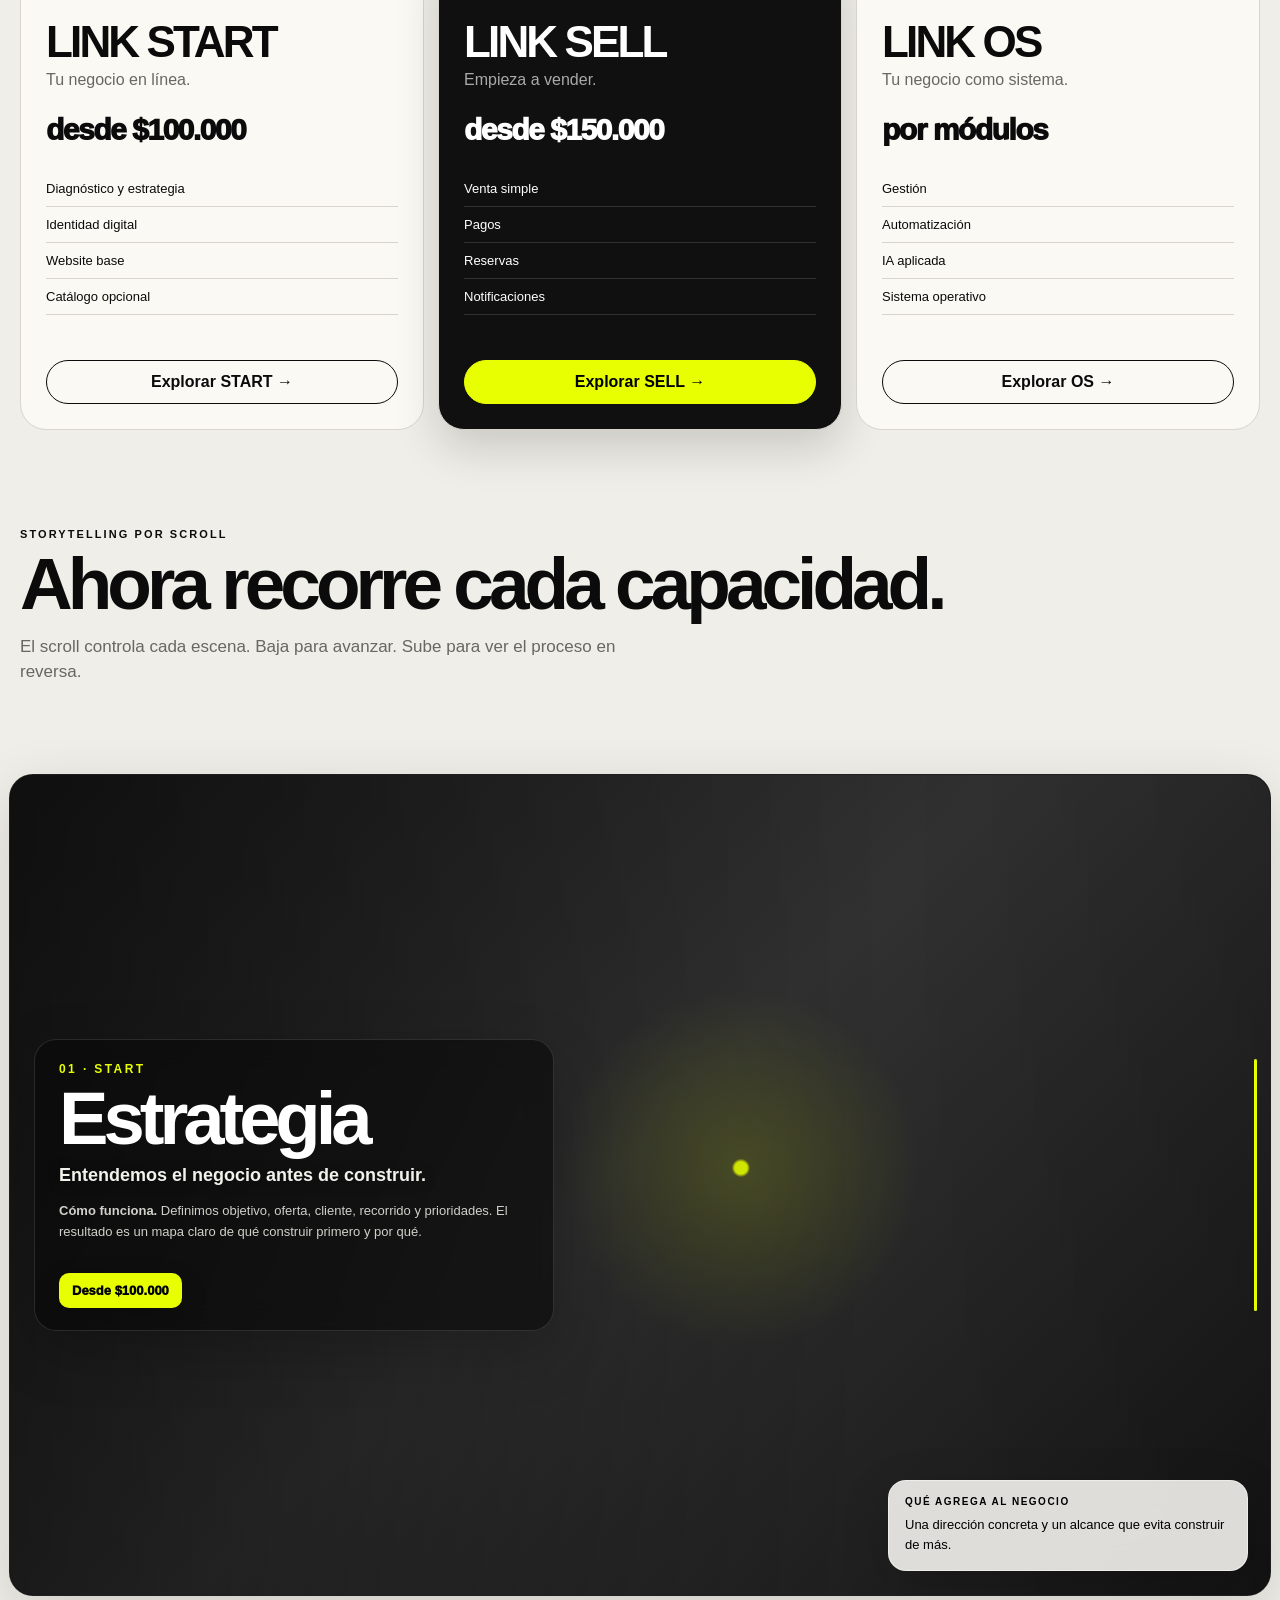
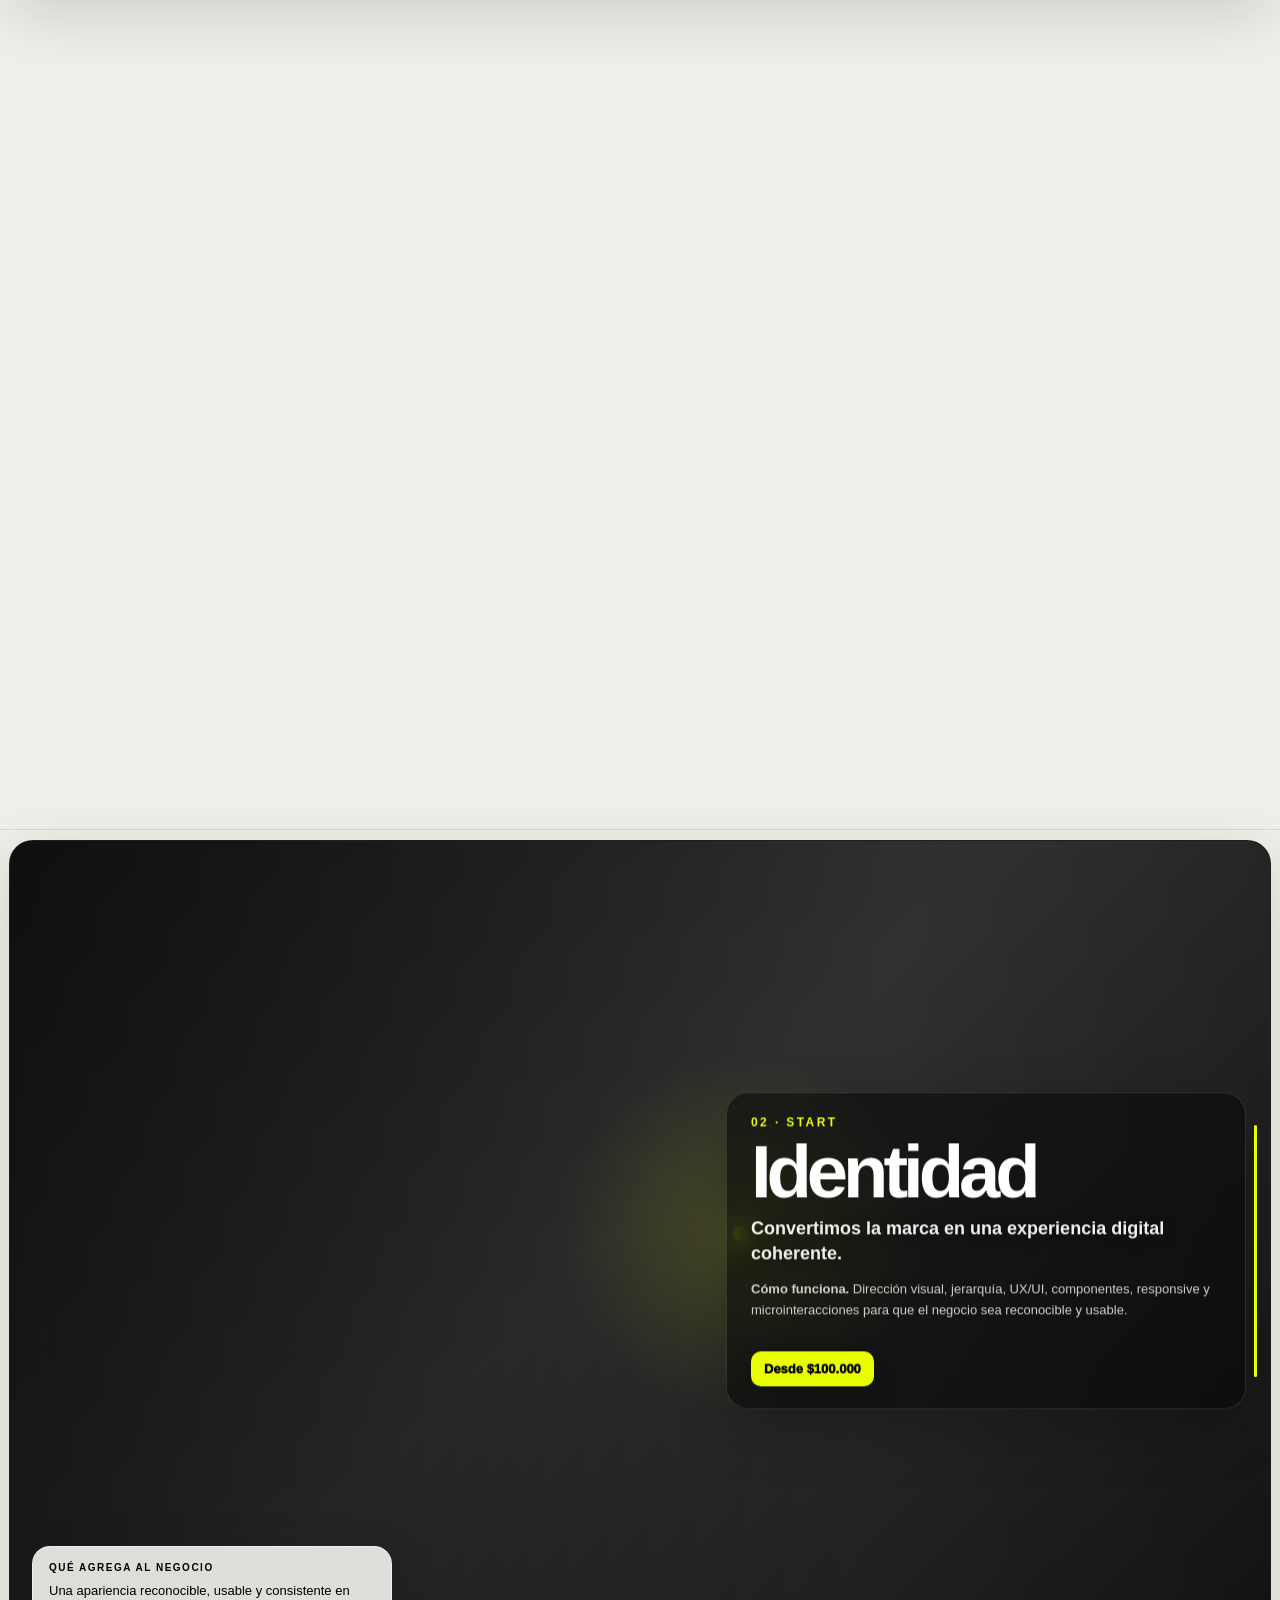
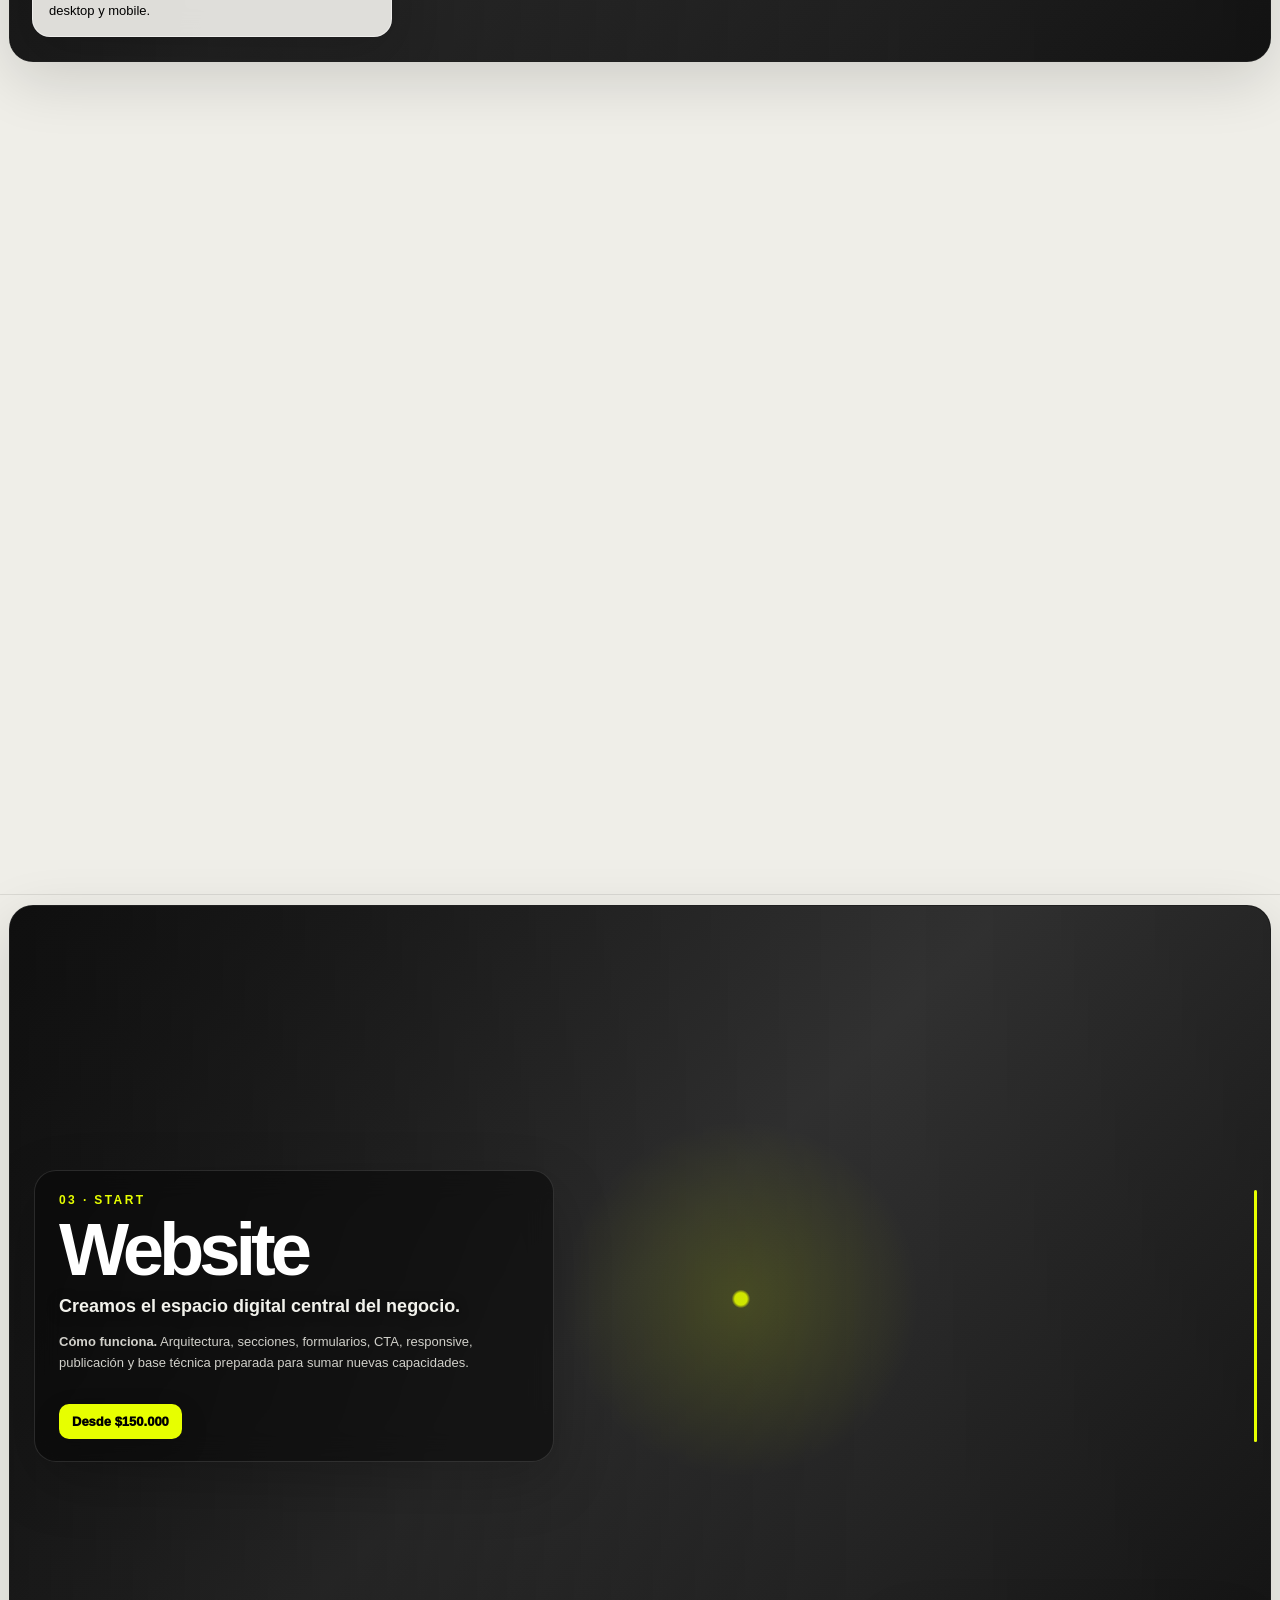
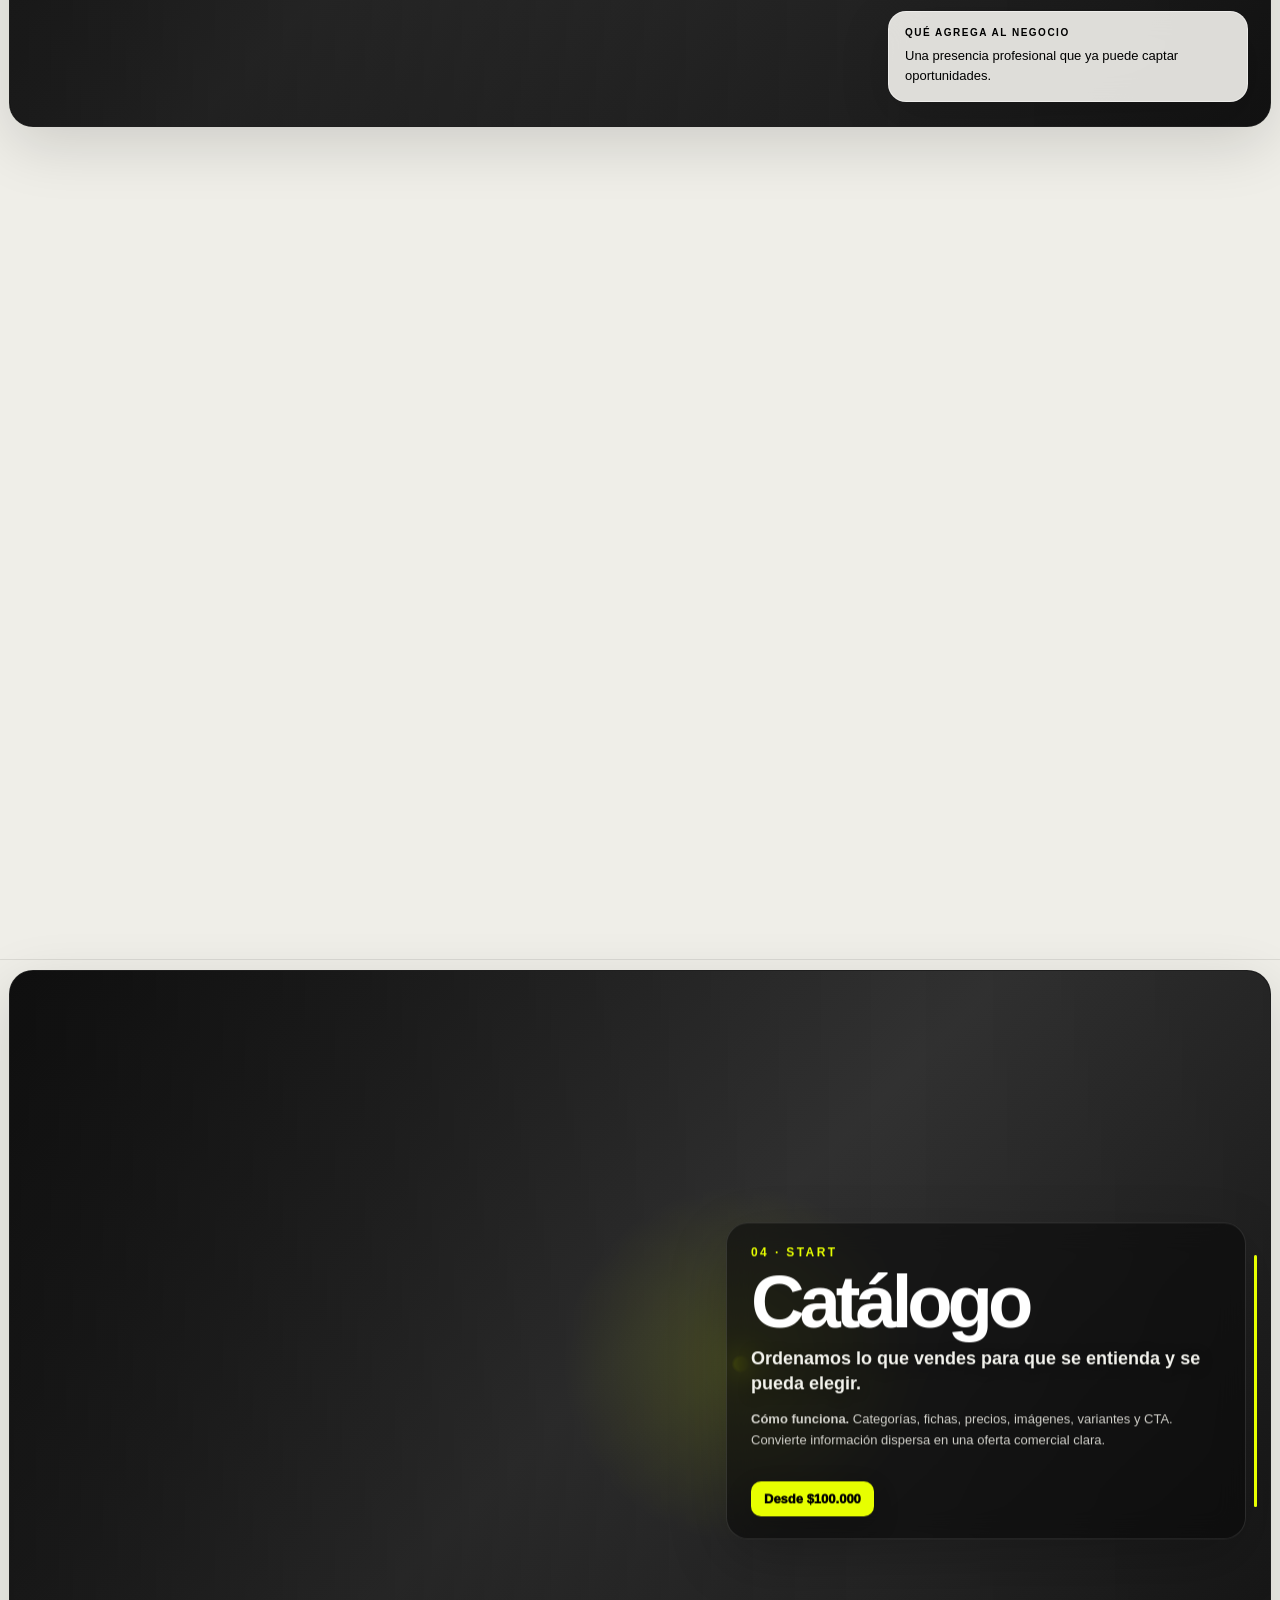
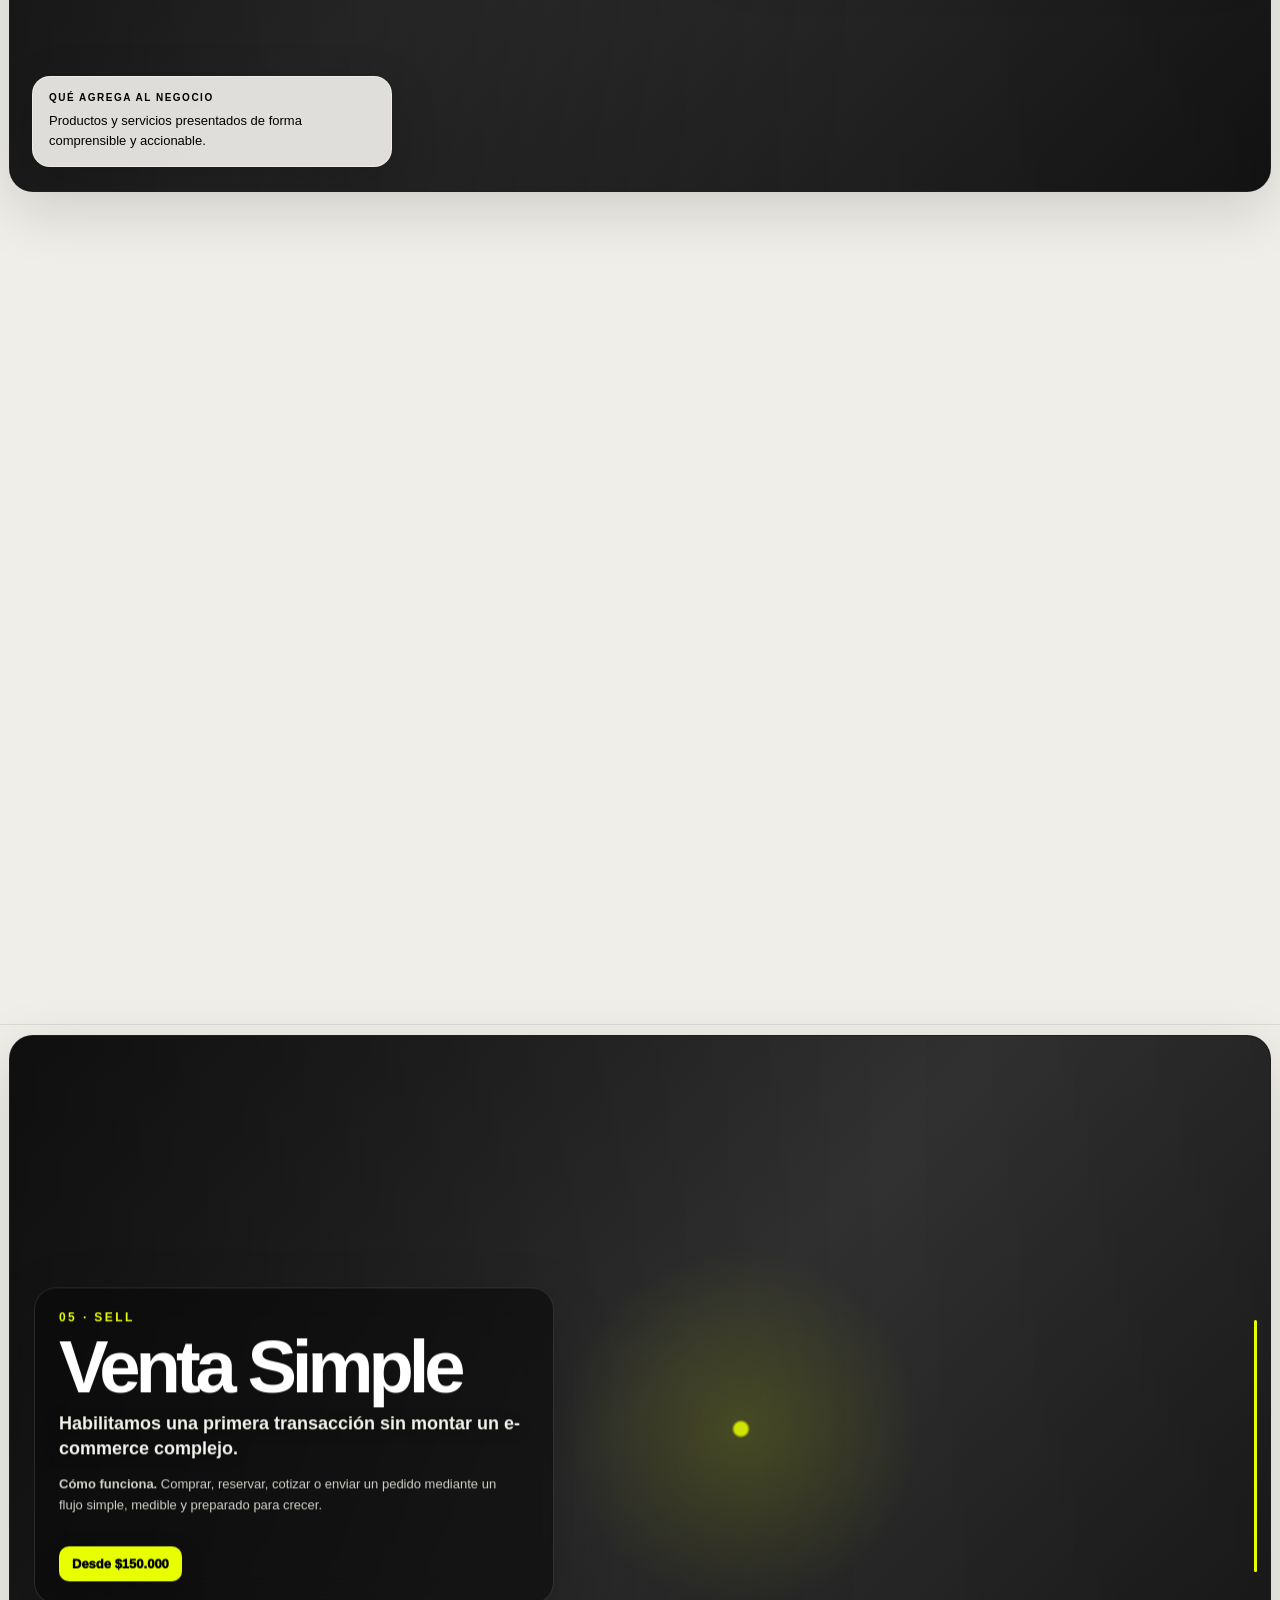
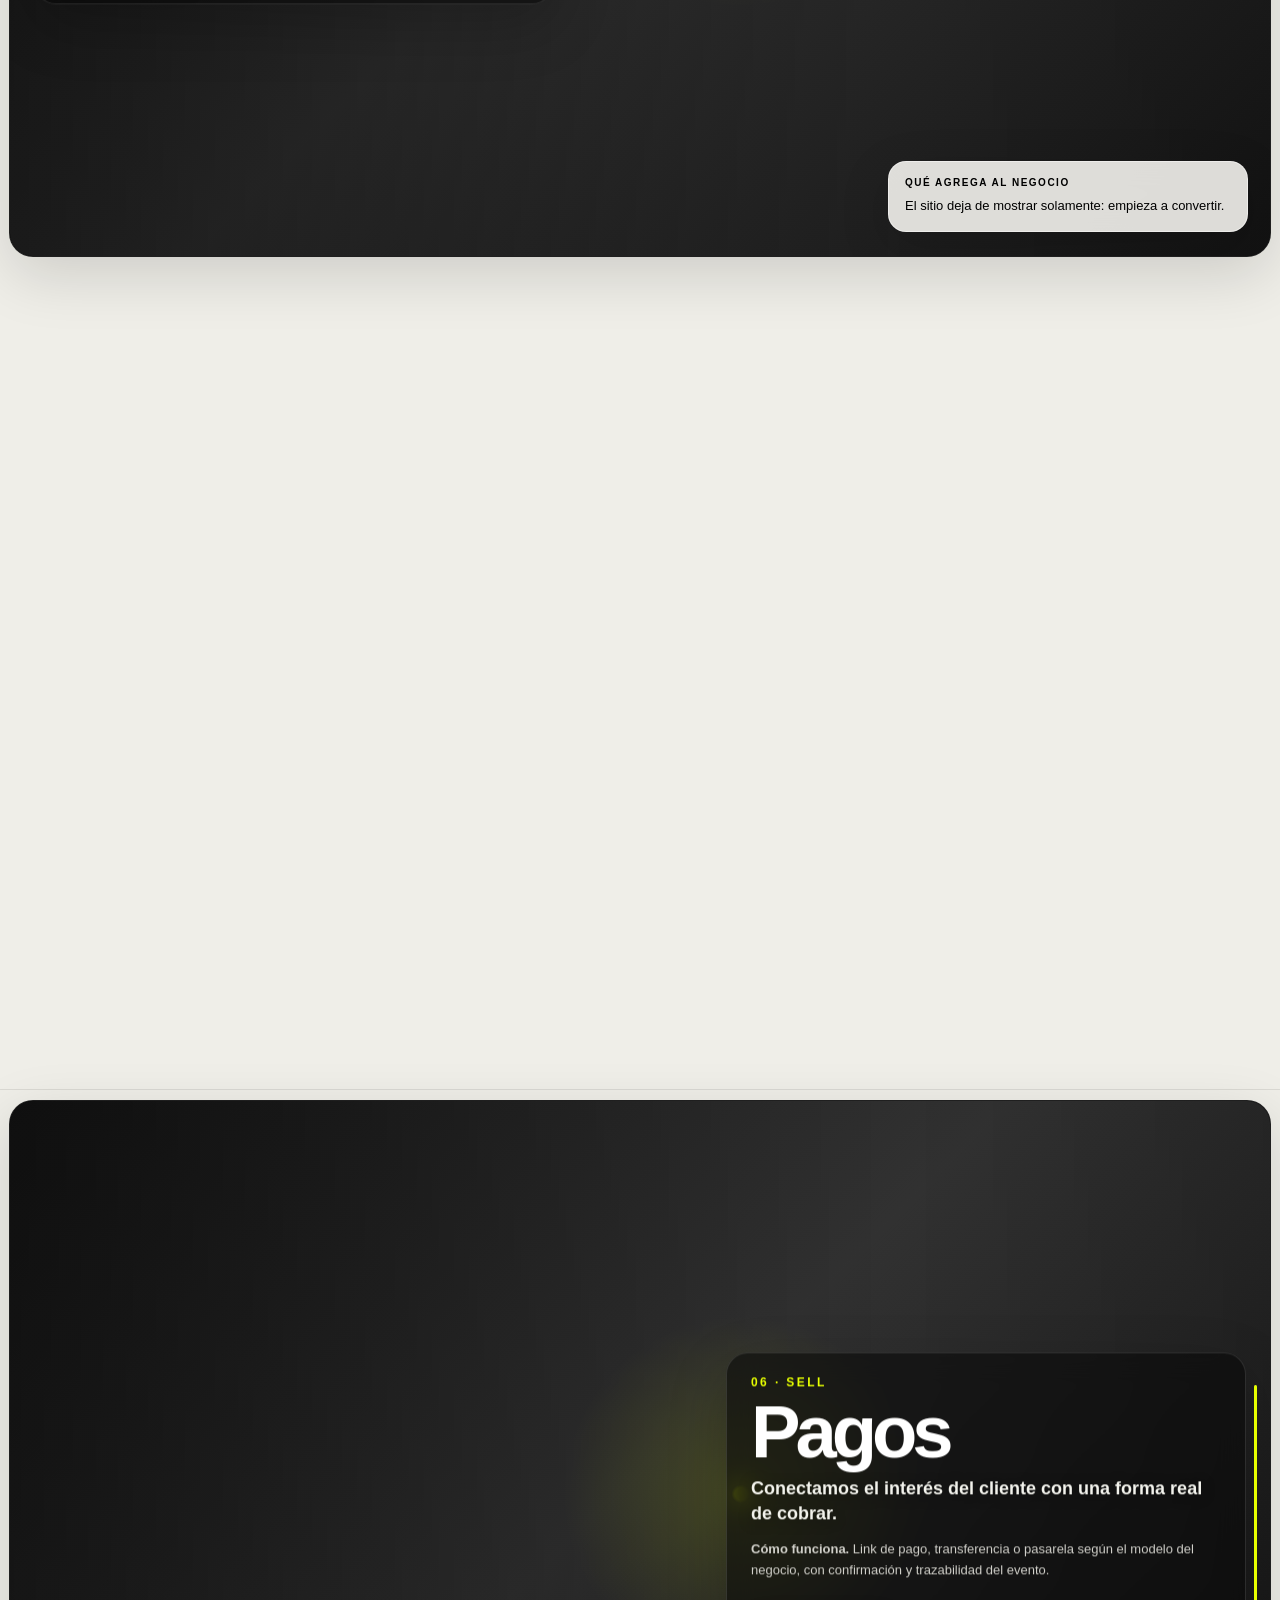
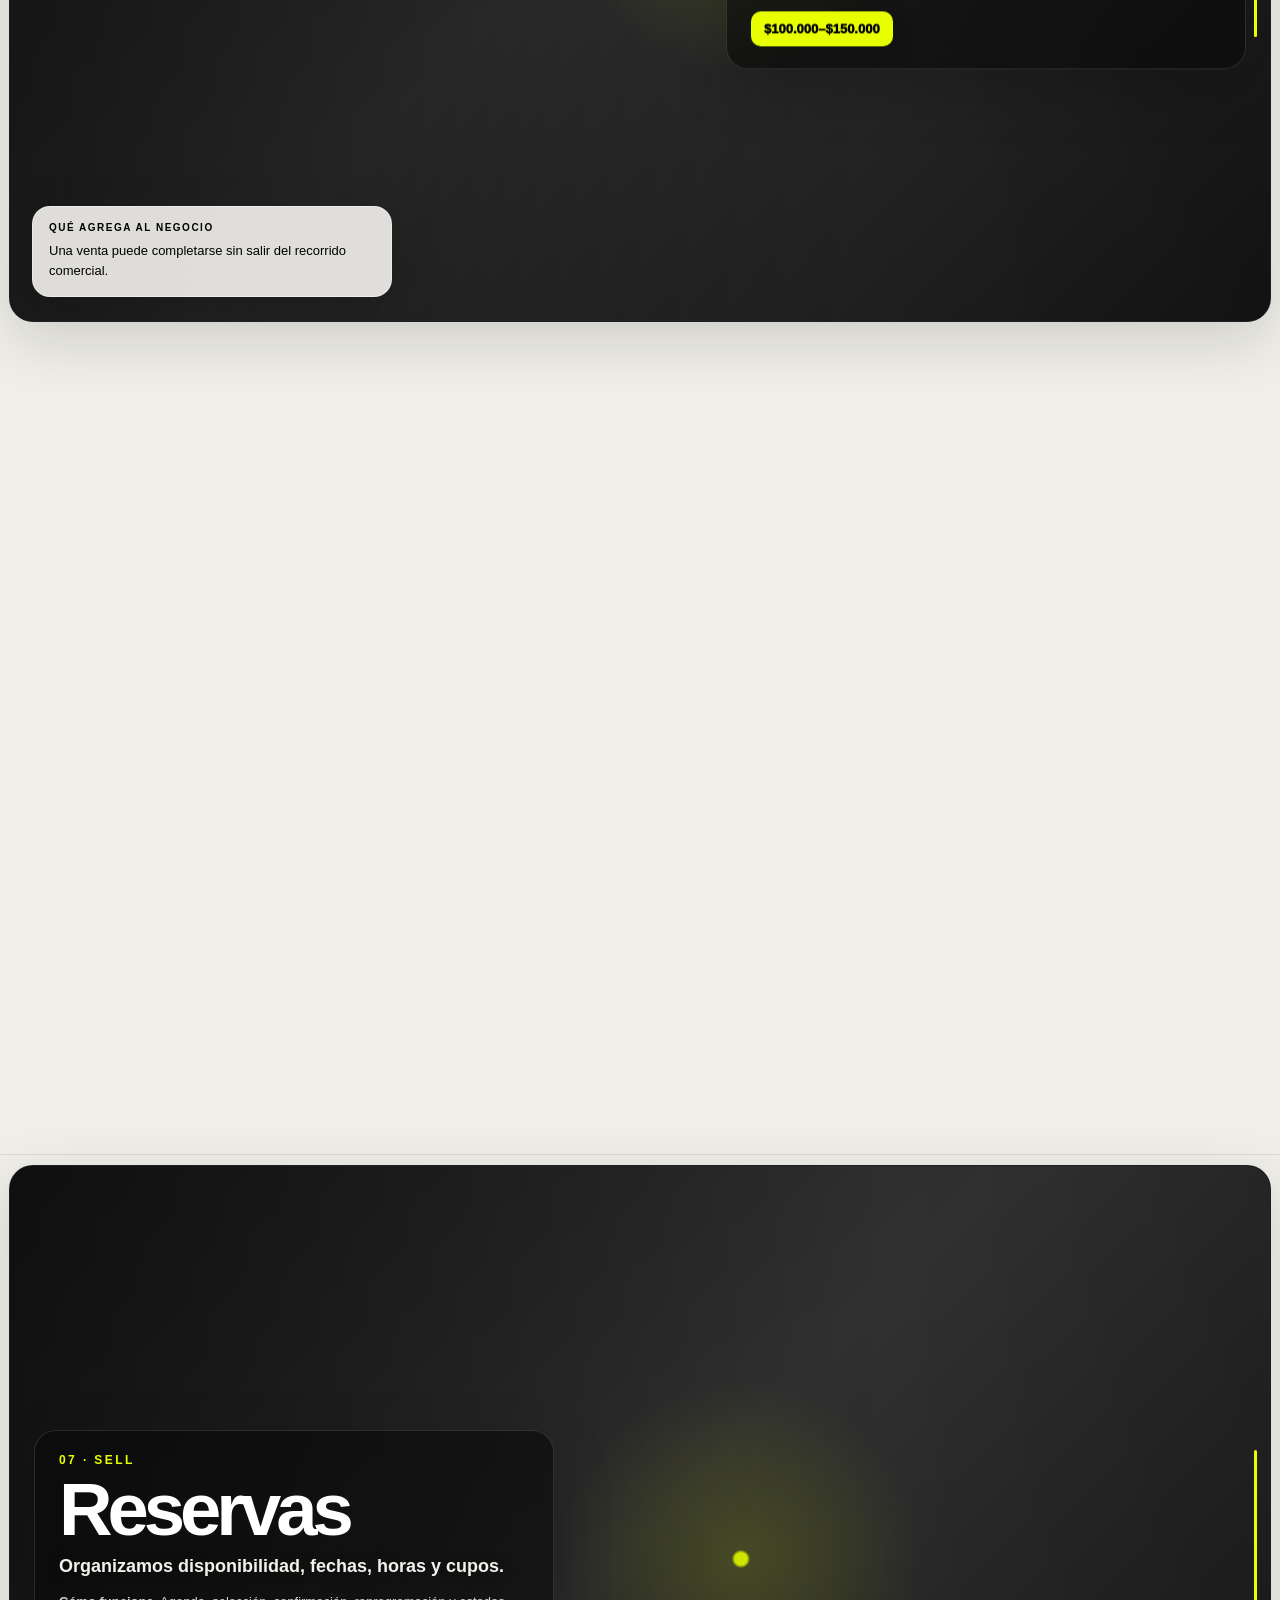
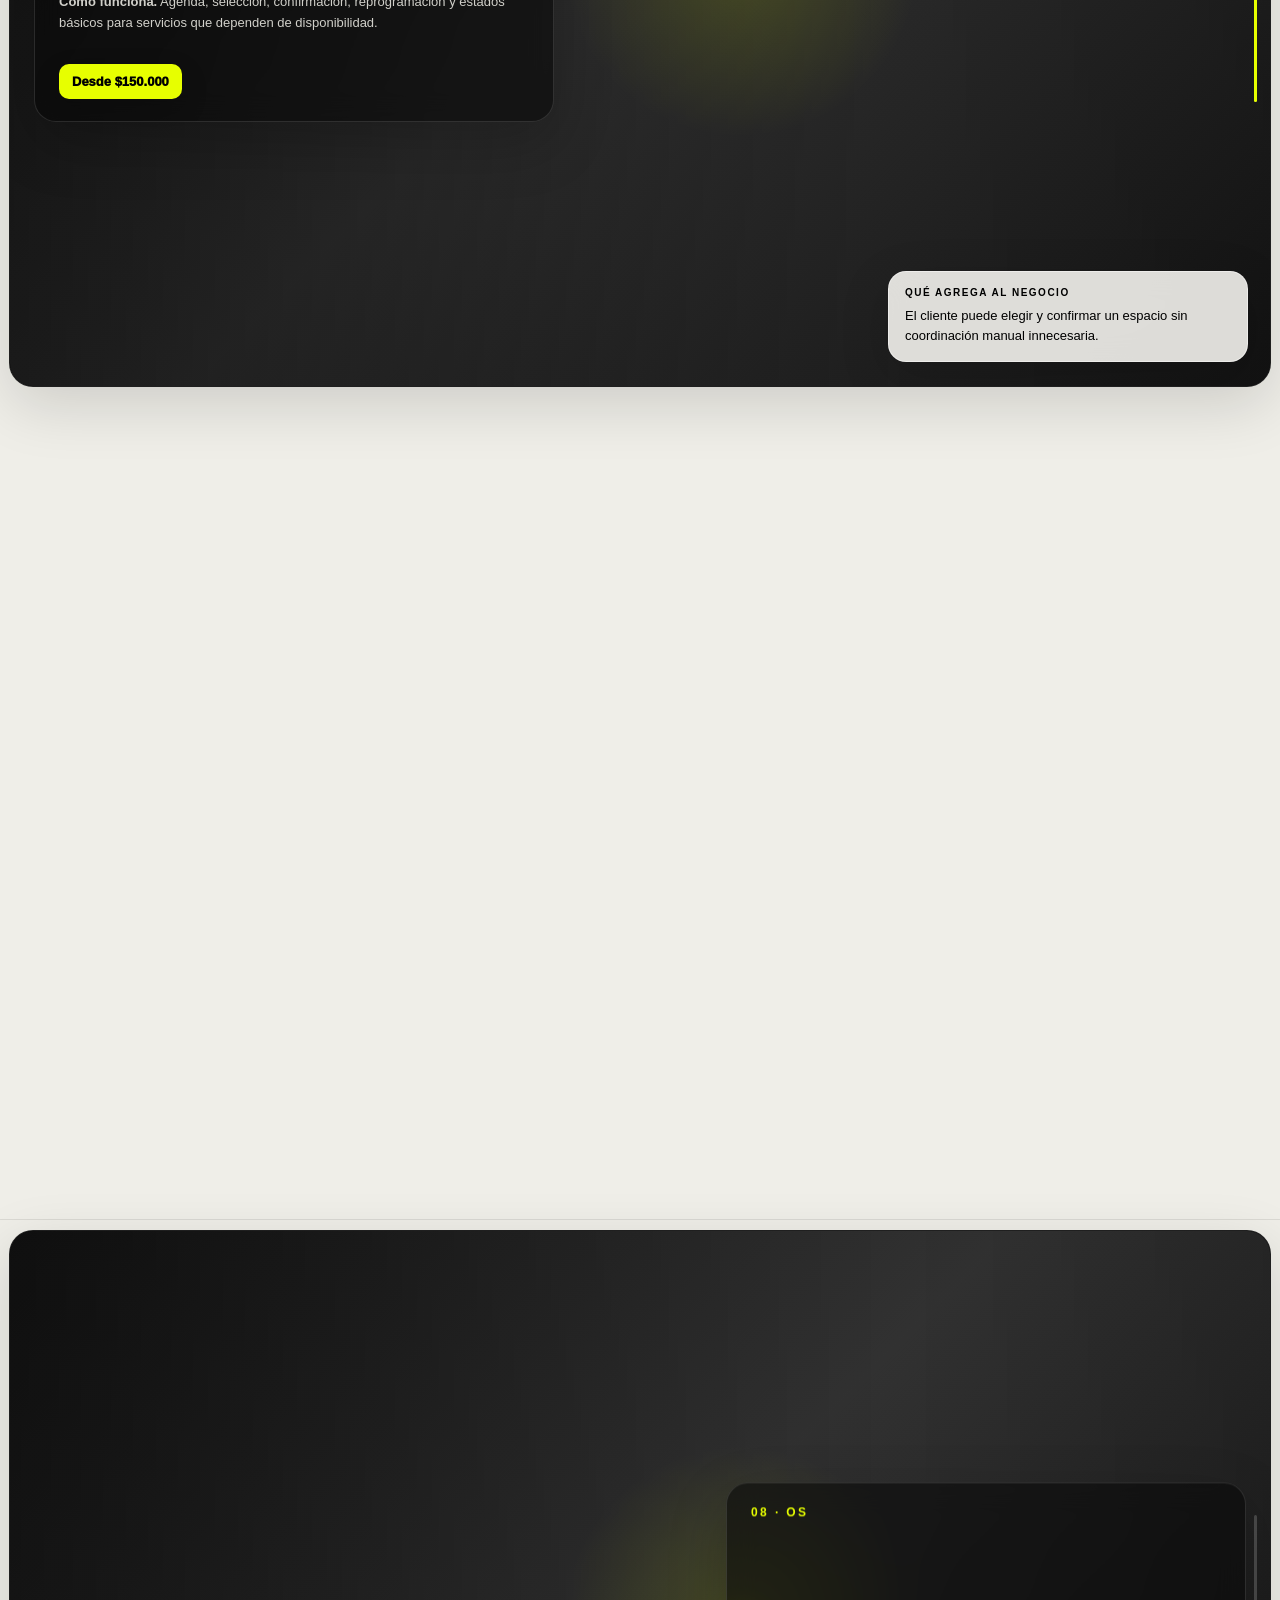
==== commit cec487aa: "feat(marketing): incorporar catálogo y cotización index.html" ====
--- a/index.html
+++ b/index.html
@@ -7,23 +7,34 @@
   <title>LINK Digital — Un negocio que crece por etapas</title>
   <meta name="description" content="Explora LINK Digital por packs, productos y subproductos. Cada etapa suma una capacidad real al negocio." />
   <link rel="stylesheet" href="styles.css">
-  <link rel="stylesheet" href="mobile-fix.css">
+  <link rel="stylesheet" href="mobile-v2.css?v=20260905-2145">
 </head>
 <body><div id="boot"><div class="boot-card"><span class="boot-dot"></span>LINK DIGITAL · CARGANDO EXPERIENCIA</div></div>
   <header class="topbar">
     <a class="brand" href="#inicio" aria-label="LINK Digital, inicio">LINK<span></span> DIGITAL</a>
     <nav aria-label="Principal">
-      <a href="#mapa">Mapa</a><a href="#story">Evolución</a><a href="#packs">Packs</a><a class="nav-cta" href="#contacto">Hablemos ↗</a>
+      <a href="#mapa">Mapa</a><a href="#marketing">Marketing</a><a href="#story">Evolución</a><a href="#packs">Packs</a><a class="nav-cta" href="#contacto">Hablemos ↗</a>
     </nav>
   </header>
   <main>
     <section id="inicio" class="hero"><div class="hero-copy"><div class="eyebrow">LINK DIGITAL · TU NEGOCIO EN EVOLUCIÓN</div><h1>Empieza con <mark>una pieza.</mark><br>Crece como sistema.</h1><p>Una website puede ser el comienzo. Después puedes sumar catálogo, ventas, pagos, reservas, gestión, automatización e IA. Cada paso tiene un resultado y un precio claro.</p><div class="hero-actions"><a class="button primary" href="#mapa">Explorar el mapa →</a><a class="button ghost" href="#story">Ver la evolución</a></div><div class="hero-metrics"><div><strong>01</strong><span>Empieza pequeño</span></div><div><strong>11</strong><span>Capacidades</span></div><div><strong>100%</strong><span>Modular</span></div></div></div><div class="hero-visual" aria-hidden="true"><div class="hero-art"><span class="art-layer l1"></span><span class="art-layer l2"></span><span class="art-layer l3"></span><span class="art-layer l4"></span></div><div class="hero-stack"><span>Estrategia</span><span>Website</span><span>Venta</span><span>Gestión</span><span>IA</span></div><div class="hero-caption">DE UNA IDEA<br>A UN SISTEMA</div></div></section>
     <section id="mapa" class="map-section"><div class="section-heading"><div><div class="eyebrow">MAPA DE SERVICIOS</div><h2>Pack → Producto → Subproducto → Definición</h2></div><p>Explora la oferta como un mapa mental: elige una ruta, entra en un producto, revisa sus subproductos y entiende exactamente qué agrega cada pieza.</p></div><div class="service-map" aria-live="polite"><div class="map-column"><div class="map-label">01 · PACK</div><div id="packList" class="map-list"></div></div><div class="map-arrow">→</div><div class="map-column"><div class="map-label">02 · PRODUCTOS</div><div id="productList" class="map-list"></div></div><div class="map-arrow">→</div><div class="map-column"><div class="map-label">03 · SUBPRODUCTOS</div><div id="subproductList" class="map-list"></div></div><div class="map-arrow">→</div><article id="mapDetail" class="map-detail"><div class="map-label">04 · DEFINICIÓN</div><h3>Selecciona un elemento</h3><p>Verás aquí qué hace, por qué existe y qué capacidad concreta agrega al negocio.</p></article></div></section>
+
+    <section id="marketing" class="mkt-section" aria-labelledby="marketing-title">
+      <div class="section-heading"><div><div class="eyebrow">LINK DIGITAL · MARKETING</div><h2 id="marketing-title">Del contenido a la venta.</h2></div><p>Campañas y gestión de redes sociales integrables con tus productos, tu website y tus canales comerciales. Comienza con una necesidad concreta y suma capacidades cuando el negocio lo requiera.</p></div>
+      <div class="mkt-grid">
+        <article class="mkt-card"><span class="mkt-kicker">01 · ACCIÓN PUNTUAL</span><h3>Campaña</h3><p>Una activación publicitaria para impulsar un producto o servicio.</p><strong class="mkt-price">$150.000 <small>/ campaña*</small></strong><ul><li>1 campaña y 1 anuncio</li><li>Diseño gráfico o video y texto publicitario</li><li>Configuración, seguimiento y optimización</li><li>Reporte de resultados y 1 reunión</li><li>Hasta 2 cambios incluidos</li></ul><button type="button" class="button ghost mkt-cta" data-marketing-plan="Marketing · Campaña" data-sales-cta="marketing-campana">Consultar campaña →</button></article>
+        <article class="mkt-card"><span class="mkt-kicker">02 · OPERACIÓN MENSUAL</span><h3>Community Manager</h3><p>Una presencia digital constante y ordenada.</p><strong class="mkt-price">$290.000 <small>/ mes*</small></strong><ul><li>Grilla mensual y redacción de copies</li><li>Programación y publicación</li><li>Historias, comentarios y monitoreo</li><li>Automatización de mensajes</li><li>Reporte y reunión mensual</li></ul><button type="button" class="button ghost mkt-cta" data-marketing-plan="Marketing · Community Manager" data-sales-cta="marketing-community">Consultar servicio →</button></article>
+        <article class="mkt-card"><span class="mkt-kicker">03 · GESTIÓN + PAUTA</span><h3>Community + Publicidad</h3><p>Una cuenta activa con impulso publicitario mensual.</p><strong class="mkt-price">$360.000 <small>/ mes*</small></strong><ul><li>Grilla, copies y publicaciones</li><li>Historias y comentarios</li><li>Automatización de mensajes</li><li>1 campaña mensual y diseño del anuncio</li><li>1 reunión mensual</li></ul><button type="button" class="button ghost mkt-cta" data-marketing-plan="Marketing · Community + Publicidad" data-sales-cta="marketing-community-ads">Consultar servicio →</button></article>
+        <article class="mkt-card mkt-featured"><span class="mkt-kicker">04 · OPERACIÓN INTEGRAL</span><h3>Marketing Integral</h3><p>Producción de contenido y operación digital en un mismo servicio.</p><strong class="mkt-price">$500.000 <small>/ mes*</small></strong><ul><li>Grilla y creación de 16 contenidos</li><li>Diseño, edición y redacción de copies</li><li>Programación, publicación y comentarios</li><li>Automatización de mensajes</li><li>1 campaña y 1 reunión mensual</li></ul><button type="button" class="button primary mkt-cta" data-marketing-plan="Marketing · Marketing Integral" data-sales-cta="marketing-integral">Consultar servicio →</button></article>
+      </div>
+      <p class="mkt-note">* Tarifas comerciales referenciales por validar. Presupuesto publicitario pagado a las plataformas, capturas presenciales, traslados, cobertura de eventos e impuestos aplicables se acuerdan por separado. La cantidad y formato de piezas se precisan en cada propuesta.</p>
+    </section>
     <section id="packs" class="packs-section"><div class="section-heading"><div><div class="eyebrow">TRES FORMAS DE EMPEZAR</div><h2>No son cajas cerradas.</h2></div><p>Son rutas recomendadas. Puedes empezar por una sola pieza y sumar la siguiente cuando el negocio realmente la necesite.</p></div><div class="pack-grid"><article class="pack-card"><div class="pack-kicker">PACK 01</div><h3>LINK START</h3><p class="pack-promise">Tu negocio en línea.</p><div class="pack-price">desde $100.000</div><ul><li>Diagnóstico y estrategia</li><li>Identidad digital</li><li>Website base</li><li>Catálogo opcional</li></ul><button data-pack-jump="start">Explorar START →</button></article><article class="pack-card featured"><div class="pack-kicker">PACK 02</div><h3>LINK SELL</h3><p class="pack-promise">Empieza a vender.</p><div class="pack-price">desde $150.000</div><ul><li>Venta simple</li><li>Pagos</li><li>Reservas</li><li>Notificaciones</li></ul><button data-pack-jump="sell">Explorar SELL →</button></article><article class="pack-card"><div class="pack-kicker">PACK 03</div><h3>LINK OS</h3><p class="pack-promise">Tu negocio como sistema.</p><div class="pack-price">por módulos</div><ul><li>Gestión</li><li>Automatización</li><li>IA aplicada</li><li>Sistema operativo</li></ul><button data-pack-jump="os">Explorar OS →</button></article></div></section>
     <section id="story" class="story-intro"><div class="eyebrow">STORYTELLING POR SCROLL</div><h2>Ahora recorre cada capacidad.</h2><p>El scroll controla cada escena. Baja para avanzar. Sube para ver el proceso en reversa.</p></section>
     <div id="sceneMount"></div>
-    <section id="contacto" class="closing closing-sales"><div><div class="eyebrow light">LINK DIGITAL · VENTA CONSULTIVA</div><h2>Empieza con lo que necesitas hoy.</h2><p>Definimos la primera pieza, su alcance y su resultado. Cada clic y solicitud queda asociado a LINK Digital dentro de Control Central para que el seguimiento comercial no se pierda.</p></div><form id="sales-form" class="sales-form"><div class="sales-grid"><label>Nombre<input name="full_name" required placeholder="Tu nombre"></label><label>Correo<input name="email" type="email" required placeholder="tu@correo.cl"></label></div><div class="sales-grid"><label>Teléfono<input name="phone" placeholder="+56 9..."></label><label>Negocio<input name="company" placeholder="Nombre del negocio"></label></div><label>Quiero comenzar por<select name="interested_pack"><option value="">Necesito orientación</option><option value="LINK START">LINK START</option><option value="LINK SELL">LINK SELL</option><option value="LINK OS">LINK OS</option><option value="Módulo individual">Un módulo individual</option></select></label><label>¿Qué quieres resolver?<textarea name="message" rows="4" required placeholder="Ej: quiero mostrar productos, recibir pedidos y avisos por Telegram..."></textarea></label><button type="submit" class="button acid sales-submit" data-sales-cta="sales-form-submit">Enviar solicitud →</button><div id="form-status" class="form-status" aria-live="polite"></div></form></section>
+    <section id="contacto" class="closing closing-sales"><div><div class="eyebrow light">LINK DIGITAL · VENTA CONSULTIVA</div><h2>Empieza con lo que necesitas hoy.</h2><p>Definimos la primera pieza, su alcance y su resultado. Cada clic y solicitud queda asociado a LINK Digital dentro de Control Central para que el seguimiento comercial no se pierda.</p></div><form id="sales-form" class="sales-form"><div class="sales-grid"><label>Nombre<input name="full_name" required placeholder="Tu nombre"></label><label>Correo<input name="email" type="email" required placeholder="tu@correo.cl"></label></div><div class="sales-grid"><label>Teléfono<input name="phone" placeholder="+56 9..."></label><label>Negocio<input name="company" placeholder="Nombre del negocio"></label></div><label>Quiero comenzar por<select name="interested_pack"><option value="">Necesito orientación</option><option value="LINK START">LINK START</option><option value="LINK SELL">LINK SELL</option><option value="LINK OS">LINK OS</option><option value="Marketing · Campaña">Marketing · Campaña</option><option value="Marketing · Community Manager">Marketing · Community Manager</option><option value="Marketing · Community + Publicidad">Marketing · Community + Publicidad</option><option value="Marketing · Marketing Integral">Marketing · Marketing Integral</option><option value="Módulo individual">Un módulo individual</option></select></label><label>¿Qué quieres resolver?<textarea name="message" rows="4" required placeholder="Ej: quiero mostrar productos, recibir pedidos y avisos por Telegram..."></textarea></label><button type="submit" class="button acid sales-submit" data-sales-cta="sales-form-submit">Enviar solicitud →</button><div id="form-status" class="form-status" aria-live="polite"></div></form></section>
   </main>
   <footer>LINK DIGITAL <span>·</span> Plataformas digitales que crecen contigo.</footer>
-  <script src="app.js"></script><script src="frames.js?v=20260905-2116"></script>
+  <script src="app.js"></script><script src="frames-v2.js?v=20260905-2145"></script>
 </body></html>
--- a/mobile-v2.css
+++ b/mobile-v2.css
@@ -0,0 +1,123 @@
+/* LINK Digital — mobile scene system v2
+   Goal: only the artwork moves on phones. Copy remains stable, readable and lightweight. */
+@media (max-width: 760px){
+  :root{--nav-h:68px}
+
+  .topbar{padding:10px 18px;min-height:68px}
+  .topbar nav>a:not(.nav-cta){display:none}
+  .nav-cta{font-size:15px!important;padding:12px 18px!important}
+
+  #sceneMount{padding:4px 0 22px}
+  .scroll-scene{height:142vh;padding:7px 0 16px}
+  .scroll-scene+.scroll-scene{border-top:1px solid rgba(0,0,0,.08)}
+
+  .sticky-stage{
+    top:calc(var(--nav-h) + 6px);
+    height:calc(100svh - var(--nav-h) - 14px);
+    width:calc(100% - 14px);
+    margin:0 auto;
+    border-radius:22px;
+    overflow:hidden;
+    background:#d7d4ca;
+    border:1px solid rgba(0,0,0,.16);
+    box-shadow:none;
+  }
+
+  /* The frame is a clean 16:9-ish visual field under the copy.
+     No cover crop, no zoom, no blur-heavy background. */
+  .scene-frame{
+    position:absolute!important;
+    left:0!important;
+    right:0!important;
+    top:38%!important;
+    bottom:0!important;
+    width:100%!important;
+    height:62%!important;
+    object-fit:contain!important;
+    object-position:center center!important;
+    background:#d7d4ca!important;
+    filter:brightness(1.18) contrast(.90) saturate(.82)!important;
+    transform:none!important;
+  }
+
+  .scene-placeholder{background:#d7d4ca!important}
+  .scene-placeholder:after,.scene-placeholder .scene-art{display:none!important}
+  .scene-overlay{
+    z-index:3!important;
+    background:linear-gradient(180deg,rgba(16,16,16,.12) 0%,rgba(16,16,16,.03) 34%,rgba(16,16,16,0) 52%)!important;
+    pointer-events:none;
+  }
+
+  /* Static copy. Inline transforms written by the desktop scroll system are overridden. */
+  .scene-copy,
+  .scroll-scene:nth-child(even) .scene-copy{
+    left:14px!important;
+    right:14px!important;
+    top:13px!important;
+    bottom:auto!important;
+    width:auto!important;
+    max-width:none!important;
+    transform:none!important;
+    padding:15px 16px 14px!important;
+    border-radius:18px!important;
+    background:rgba(12,12,12,.86)!important;
+    border:1px solid rgba(255,255,255,.14)!important;
+    backdrop-filter:none!important;
+    -webkit-backdrop-filter:none!important;
+    box-shadow:none!important;
+    color:#fff!important;
+  }
+
+  .scene-number,
+  .scene-title,
+  .scene-definition,
+  .scene-explanation,
+  .scene-price{
+    opacity:1!important;
+    transform:none!important;
+  }
+
+  .scene-number{font-size:10px!important;letter-spacing:.19em!important}
+  .scene-title{font-size:clamp(34px,10.5vw,48px)!important;line-height:.92!important;margin:7px 0 9px!important;letter-spacing:-.055em!important}
+  .scene-definition{font-size:15.5px!important;line-height:1.28!important;margin:0 0 8px!important;color:#f7f6f1!important;font-weight:700!important}
+  .scene-explanation{font-size:12.5px!important;line-height:1.42!important;color:#d8d7d1!important;margin:0!important;max-width:none!important}
+  .scene-explanation strong{color:#fff!important}
+  .scene-price{font-size:12.5px!important;margin-top:10px!important;padding:9px 11px!important;border-radius:9px!important}
+
+  /* Secondary benefit stays in the map on mobile, keeping the frame unobstructed. */
+  .scene-adds{display:none!important}
+  .progress-rail{right:7px!important;top:69%!important;height:19vh!important;width:3px!important;z-index:7!important}
+
+  /* Hero, maps and packs remain comfortable on touch. */
+  .hero,.map-section,.packs-section,.story-intro,.closing{width:calc(100% - 18px)!important;margin-left:auto!important;margin-right:auto!important}
+  .service-map{gap:10px!important}
+  .map-list button,.pack-card button,.button{min-height:44px}
+}
+
+@media (max-width: 390px){
+  .scroll-scene{height:138vh}
+  .scene-copy,.scroll-scene:nth-child(even) .scene-copy{left:10px!important;right:10px!important;top:10px!important;padding:13px 14px!important}
+  .scene-title{font-size:36px!important}
+  .scene-definition{font-size:14.5px!important}
+  .scene-explanation{font-size:11.8px!important;line-height:1.38!important}
+  .scene-frame{top:39%!important;height:61%!important}
+}
+
+@media (max-width: 760px) and (orientation: landscape){
+  .scroll-scene{height:128vh}
+  .sticky-stage{height:calc(100svh - var(--nav-h) - 10px)}
+  .scene-copy,.scroll-scene:nth-child(even) .scene-copy{
+    left:12px!important;right:auto!important;top:50%!important;width:42%!important;
+    transform:translateY(-50%)!important;padding:12px 13px!important;
+  }
+  .scene-title{font-size:31px!important}
+  .scene-definition{font-size:13px!important}
+  .scene-explanation{font-size:11px!important;line-height:1.32!important}
+  .scene-price{margin-top:7px!important;padding:7px 9px!important}
+  .scene-frame{left:43%!important;right:0!important;top:0!important;width:57%!important;height:100%!important;object-fit:contain!important}
+  .progress-rail{top:50%!important;height:28vh!important}
+}
+
+@media (prefers-reduced-motion: reduce){
+  .scene-frame{transition:none!important}
+}
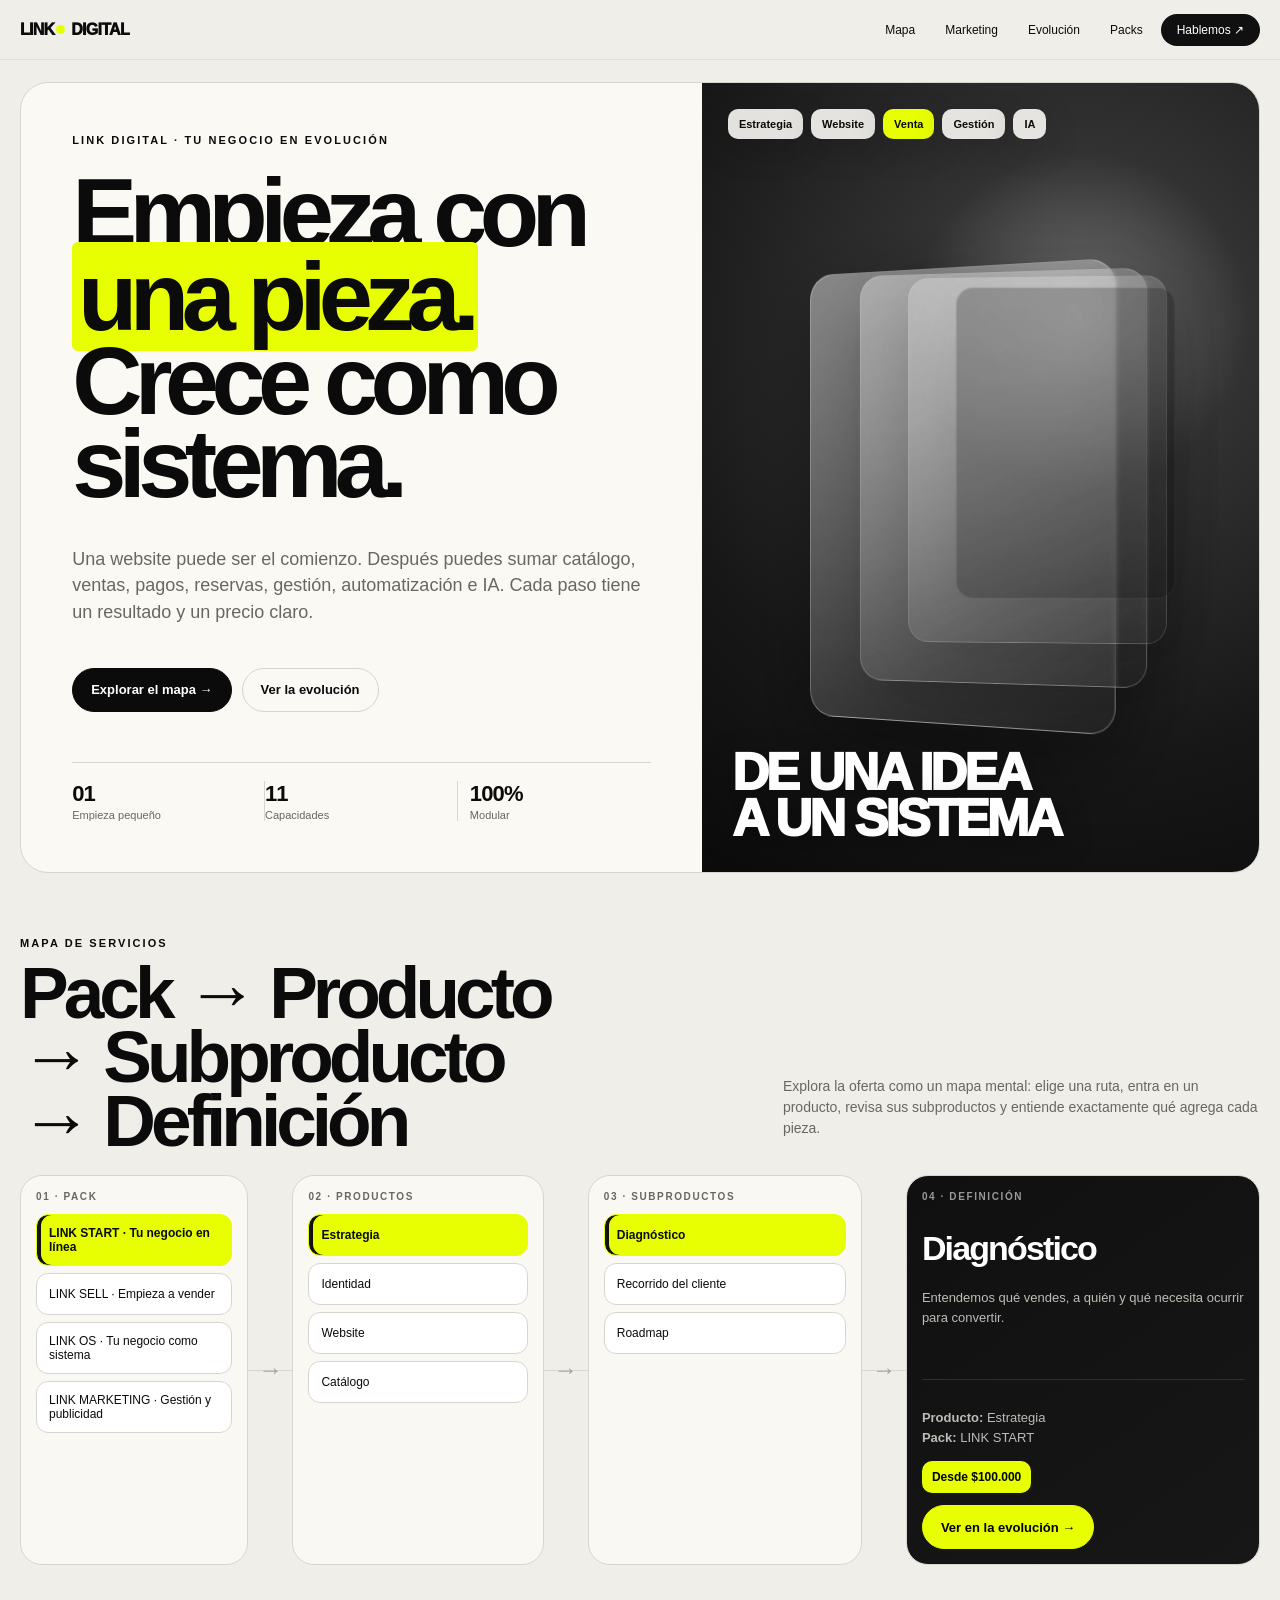
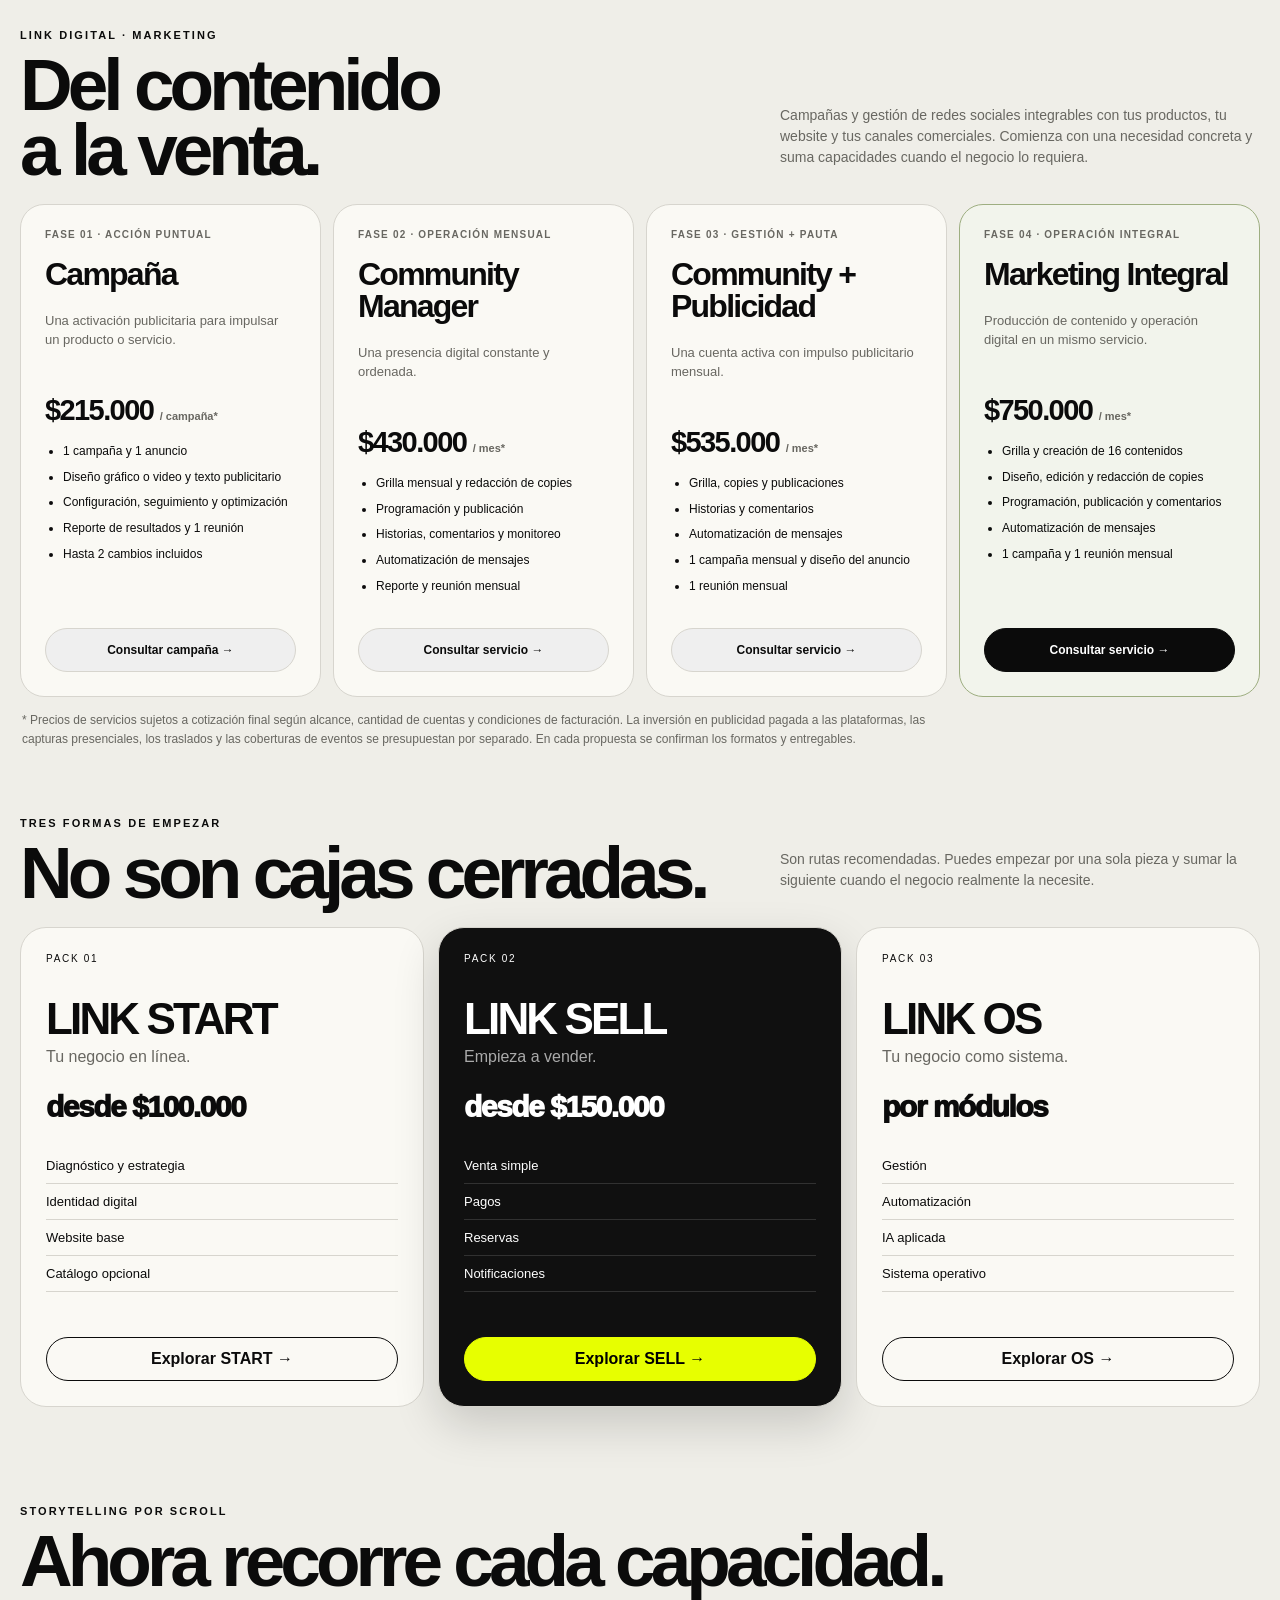
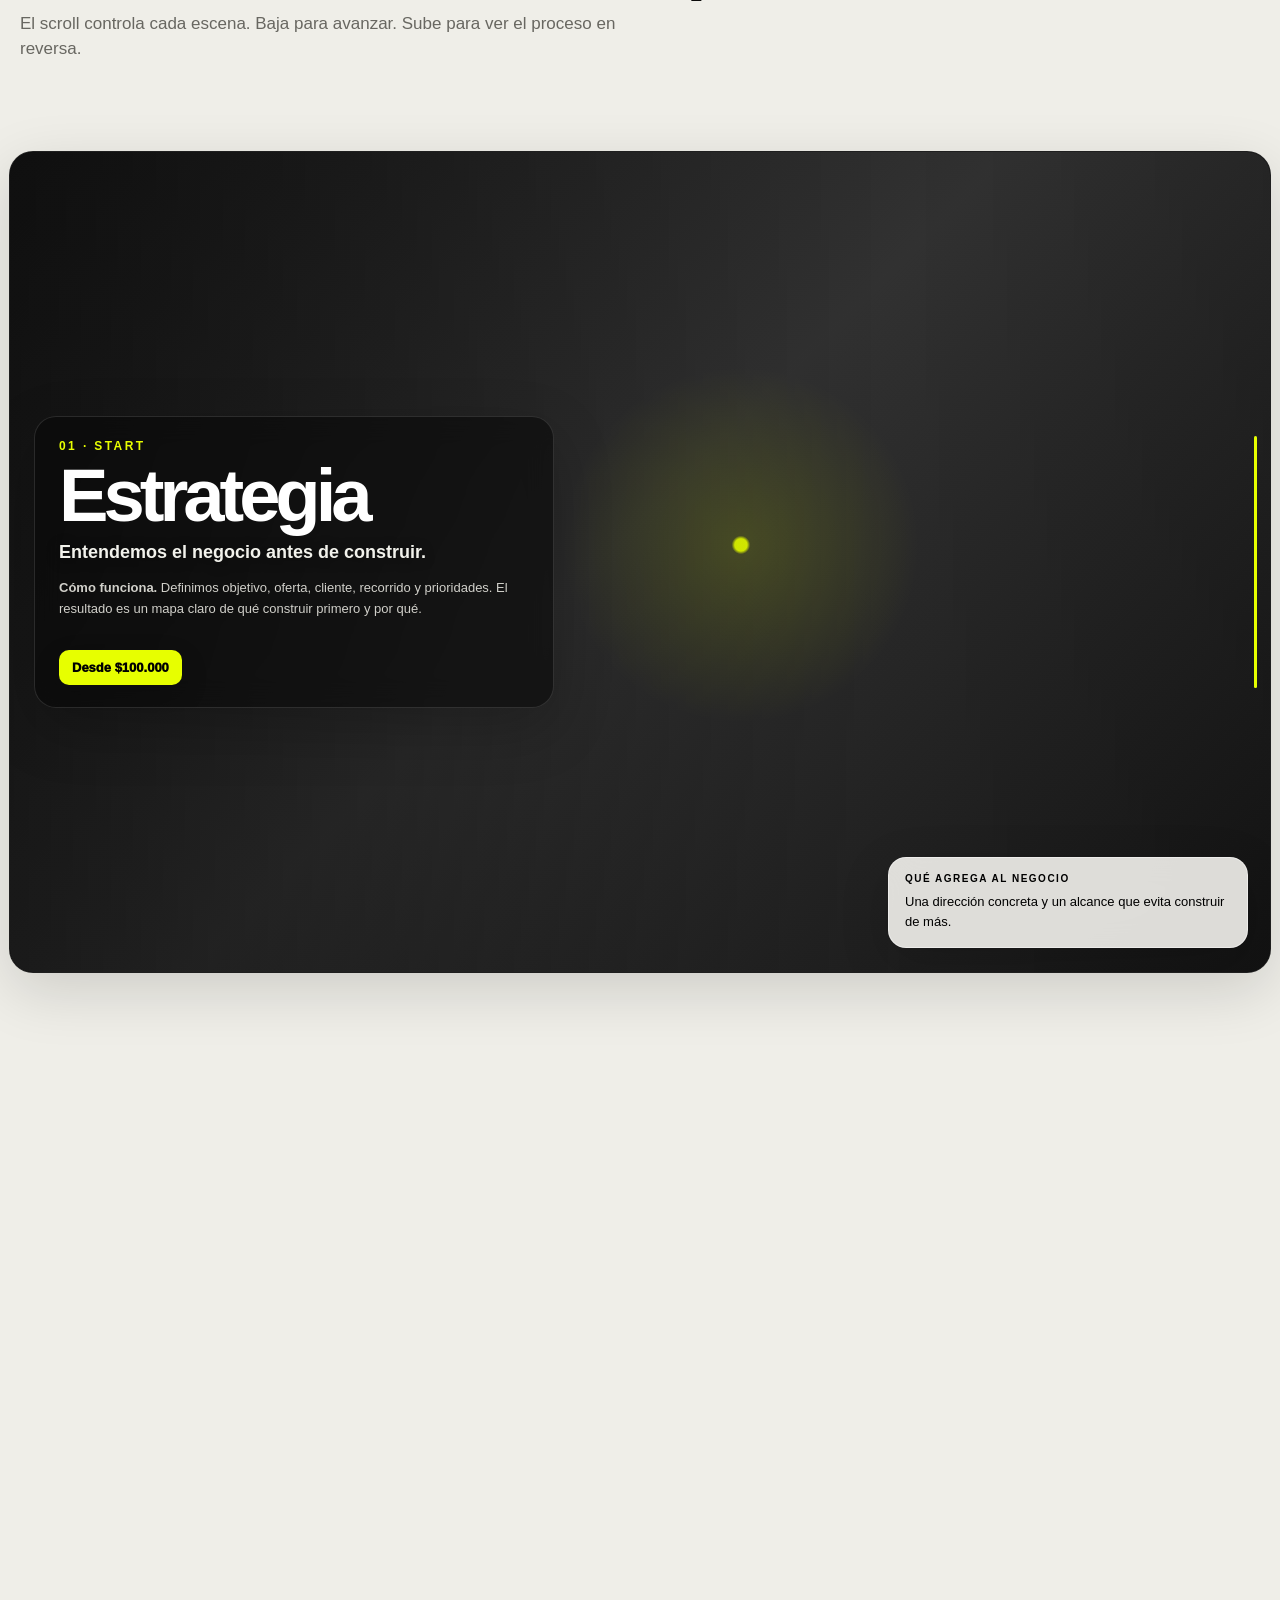
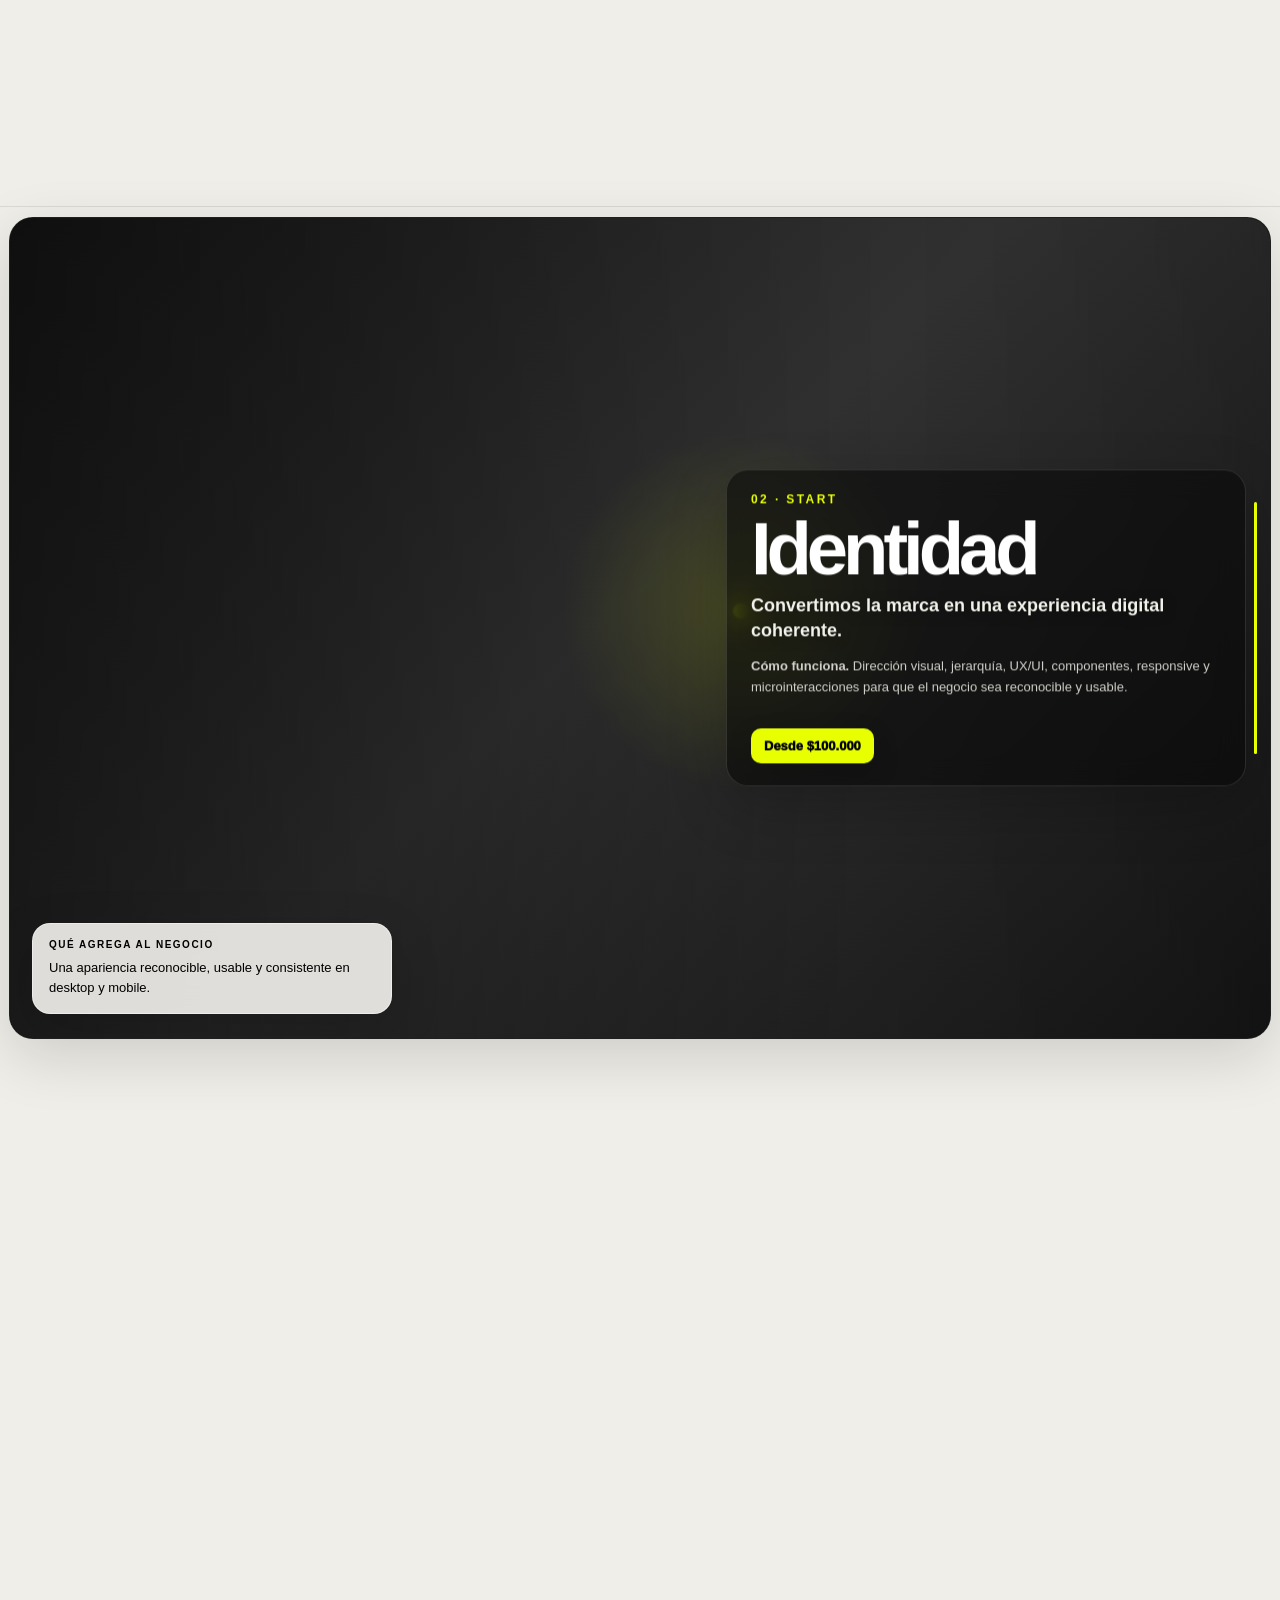
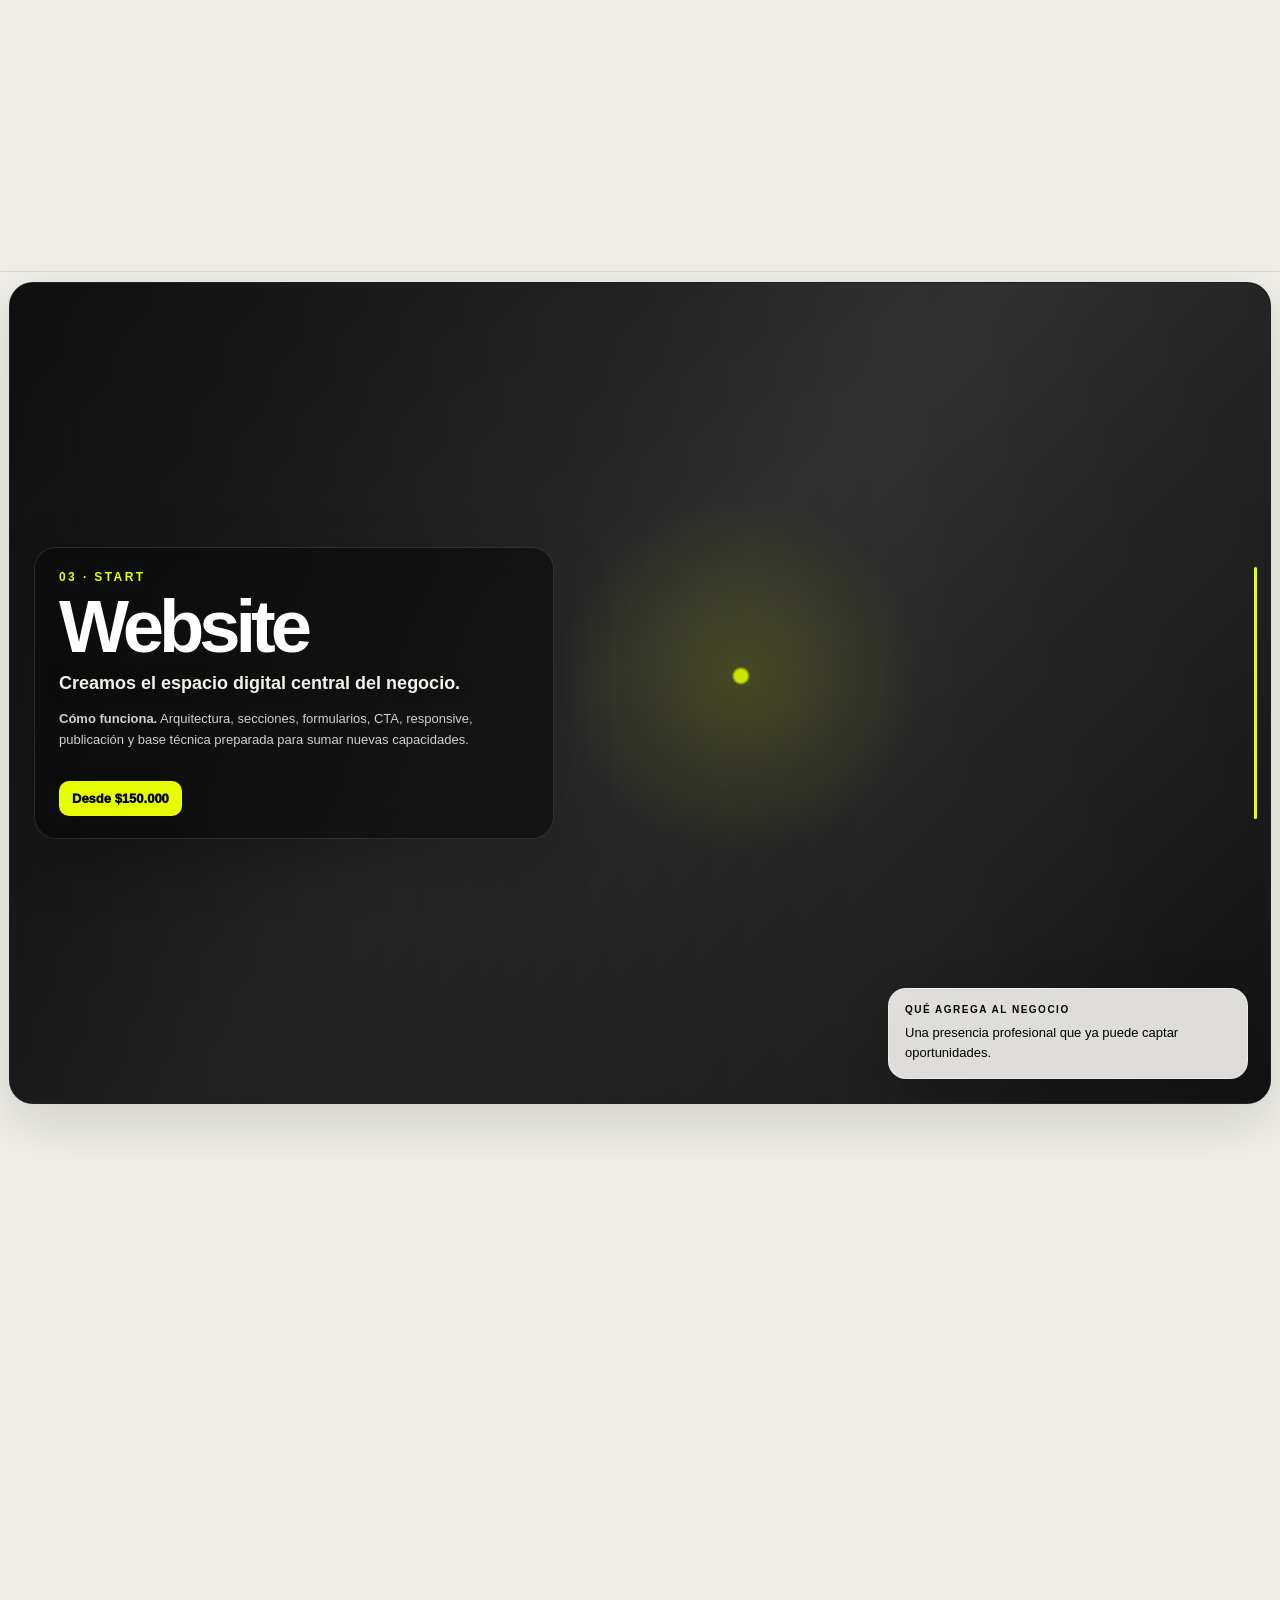
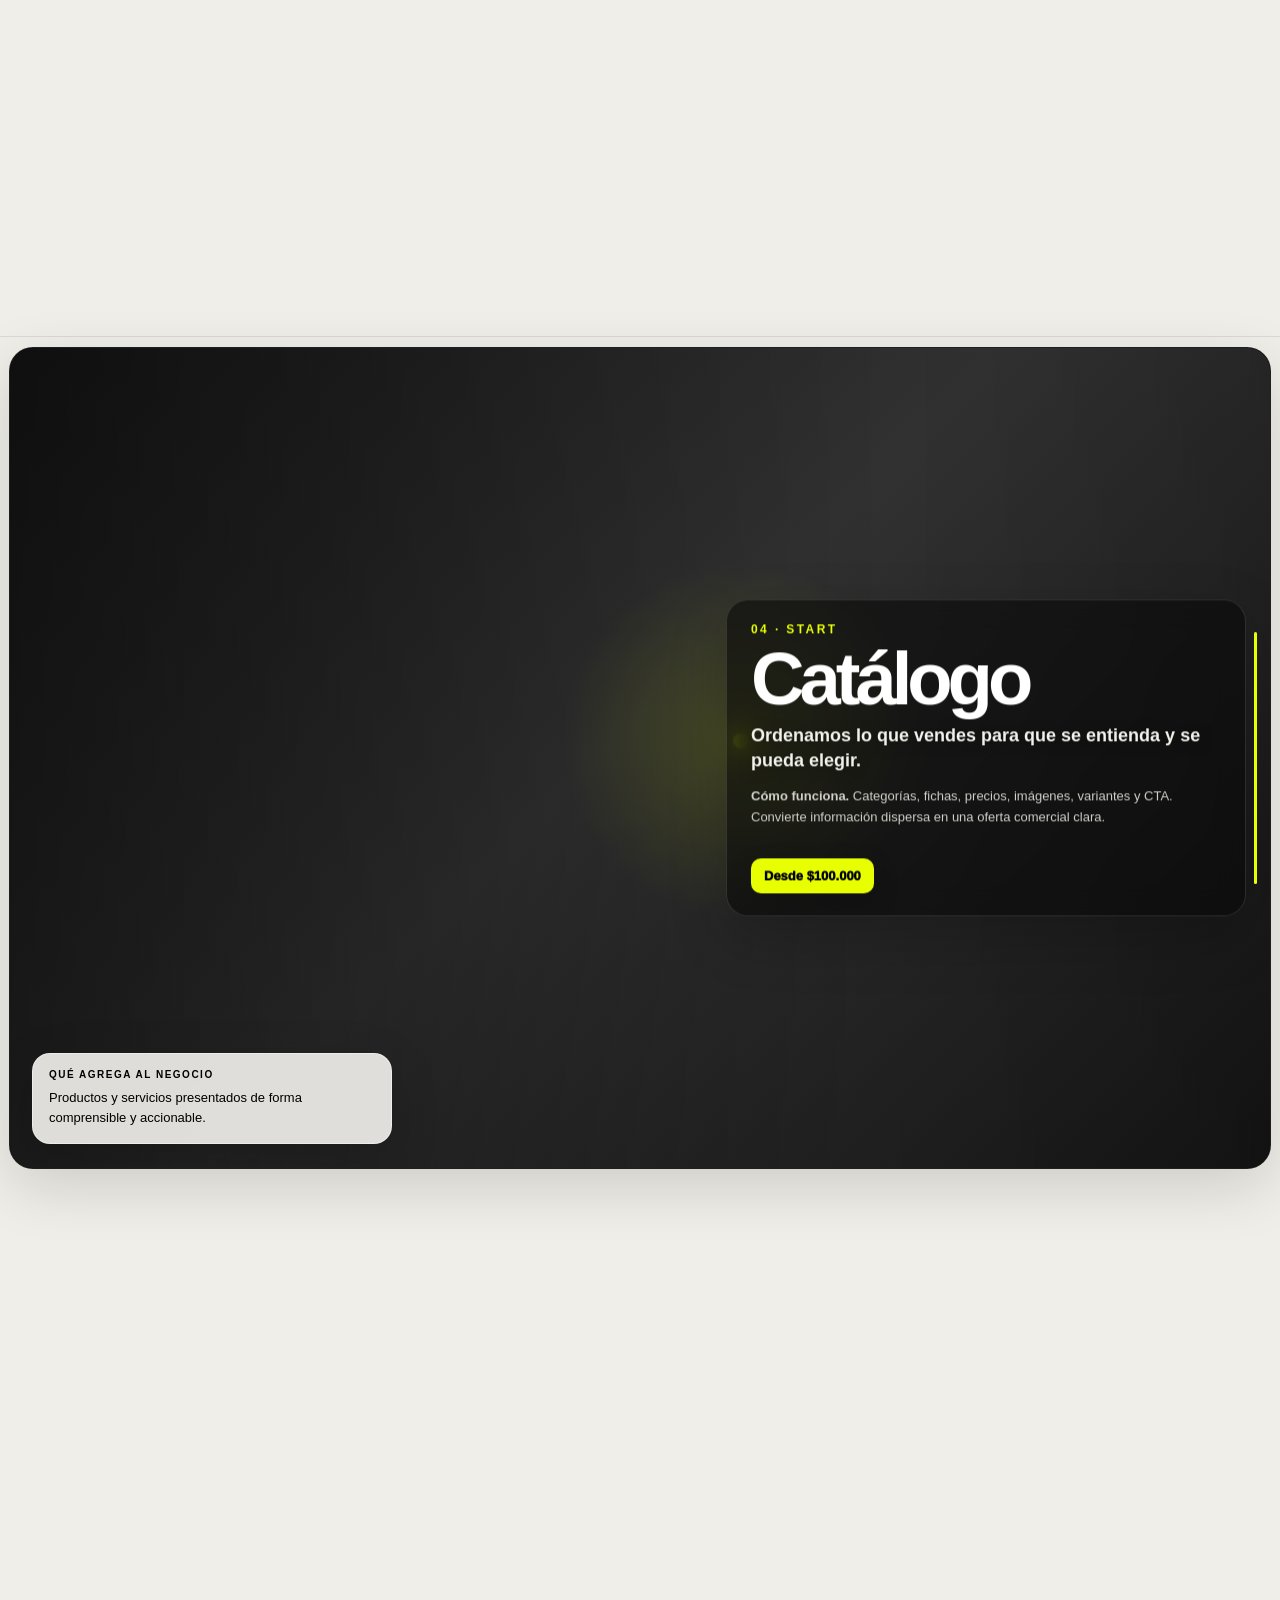
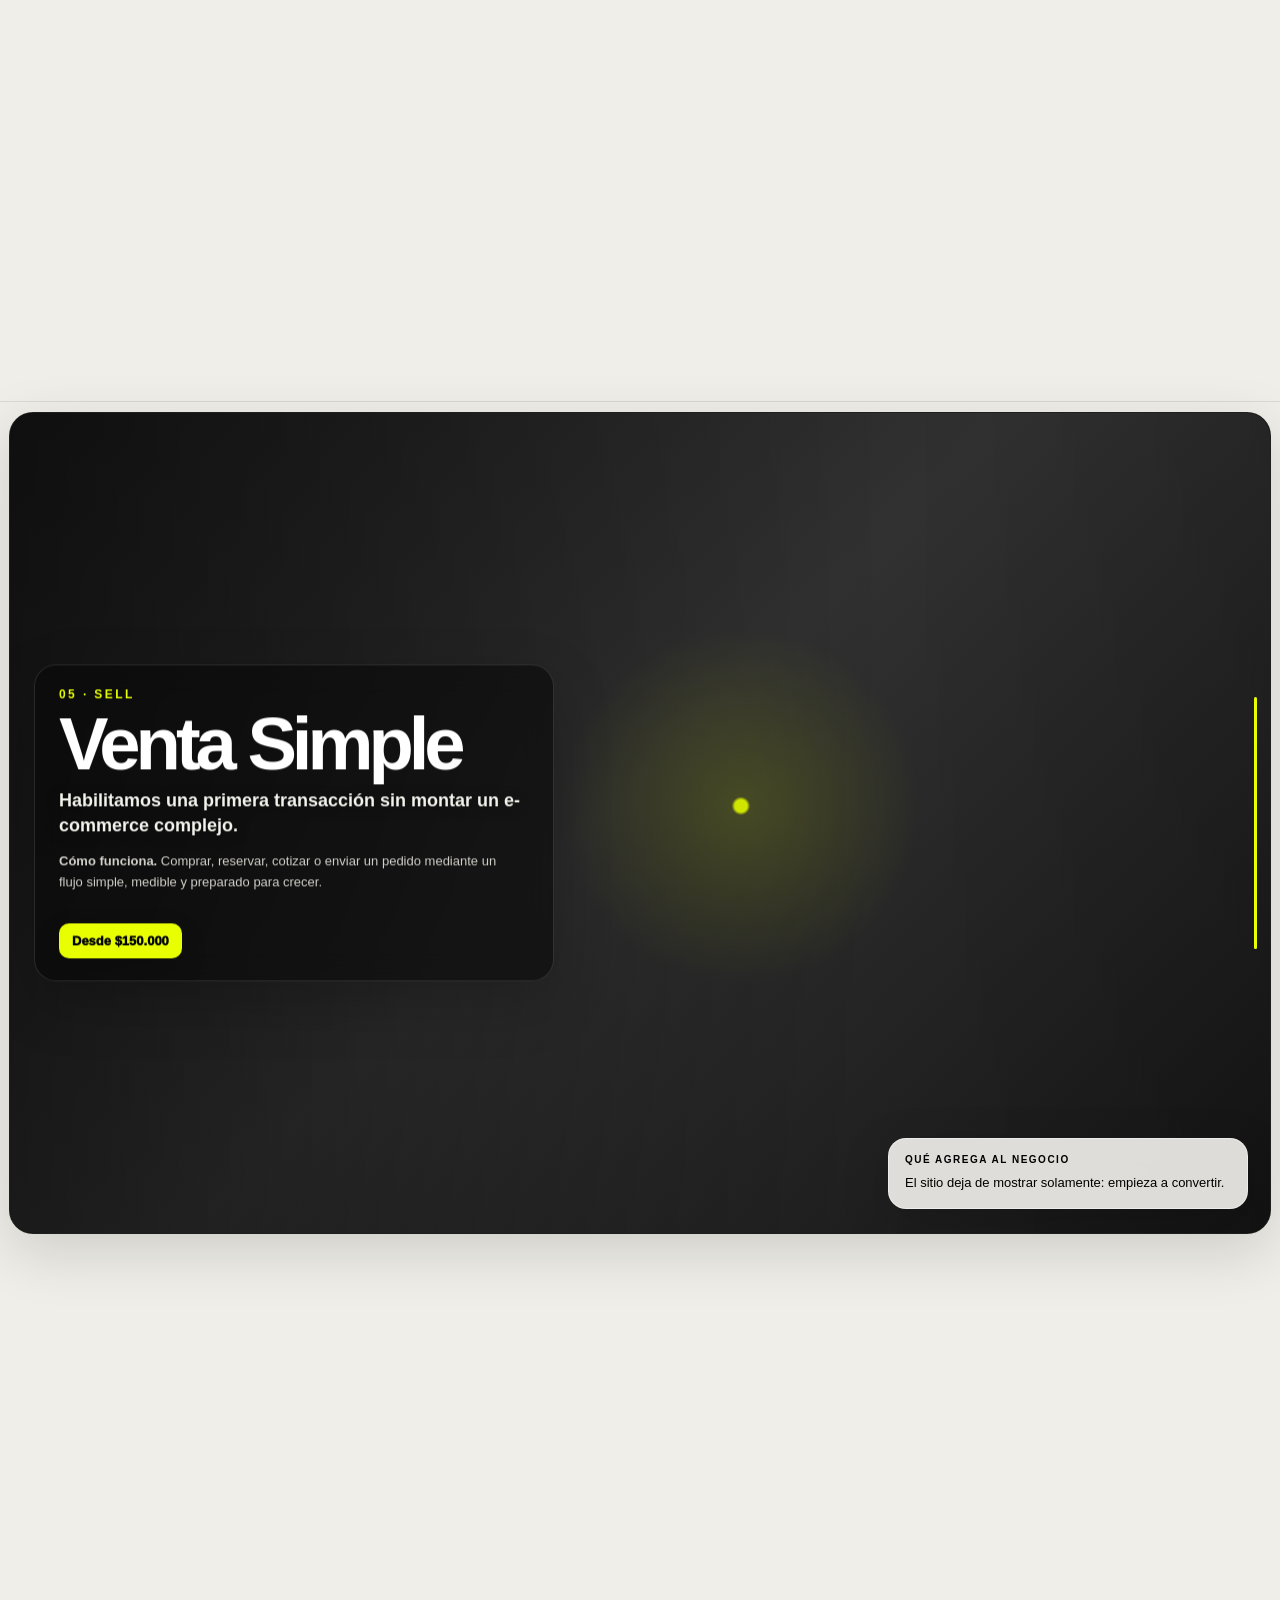
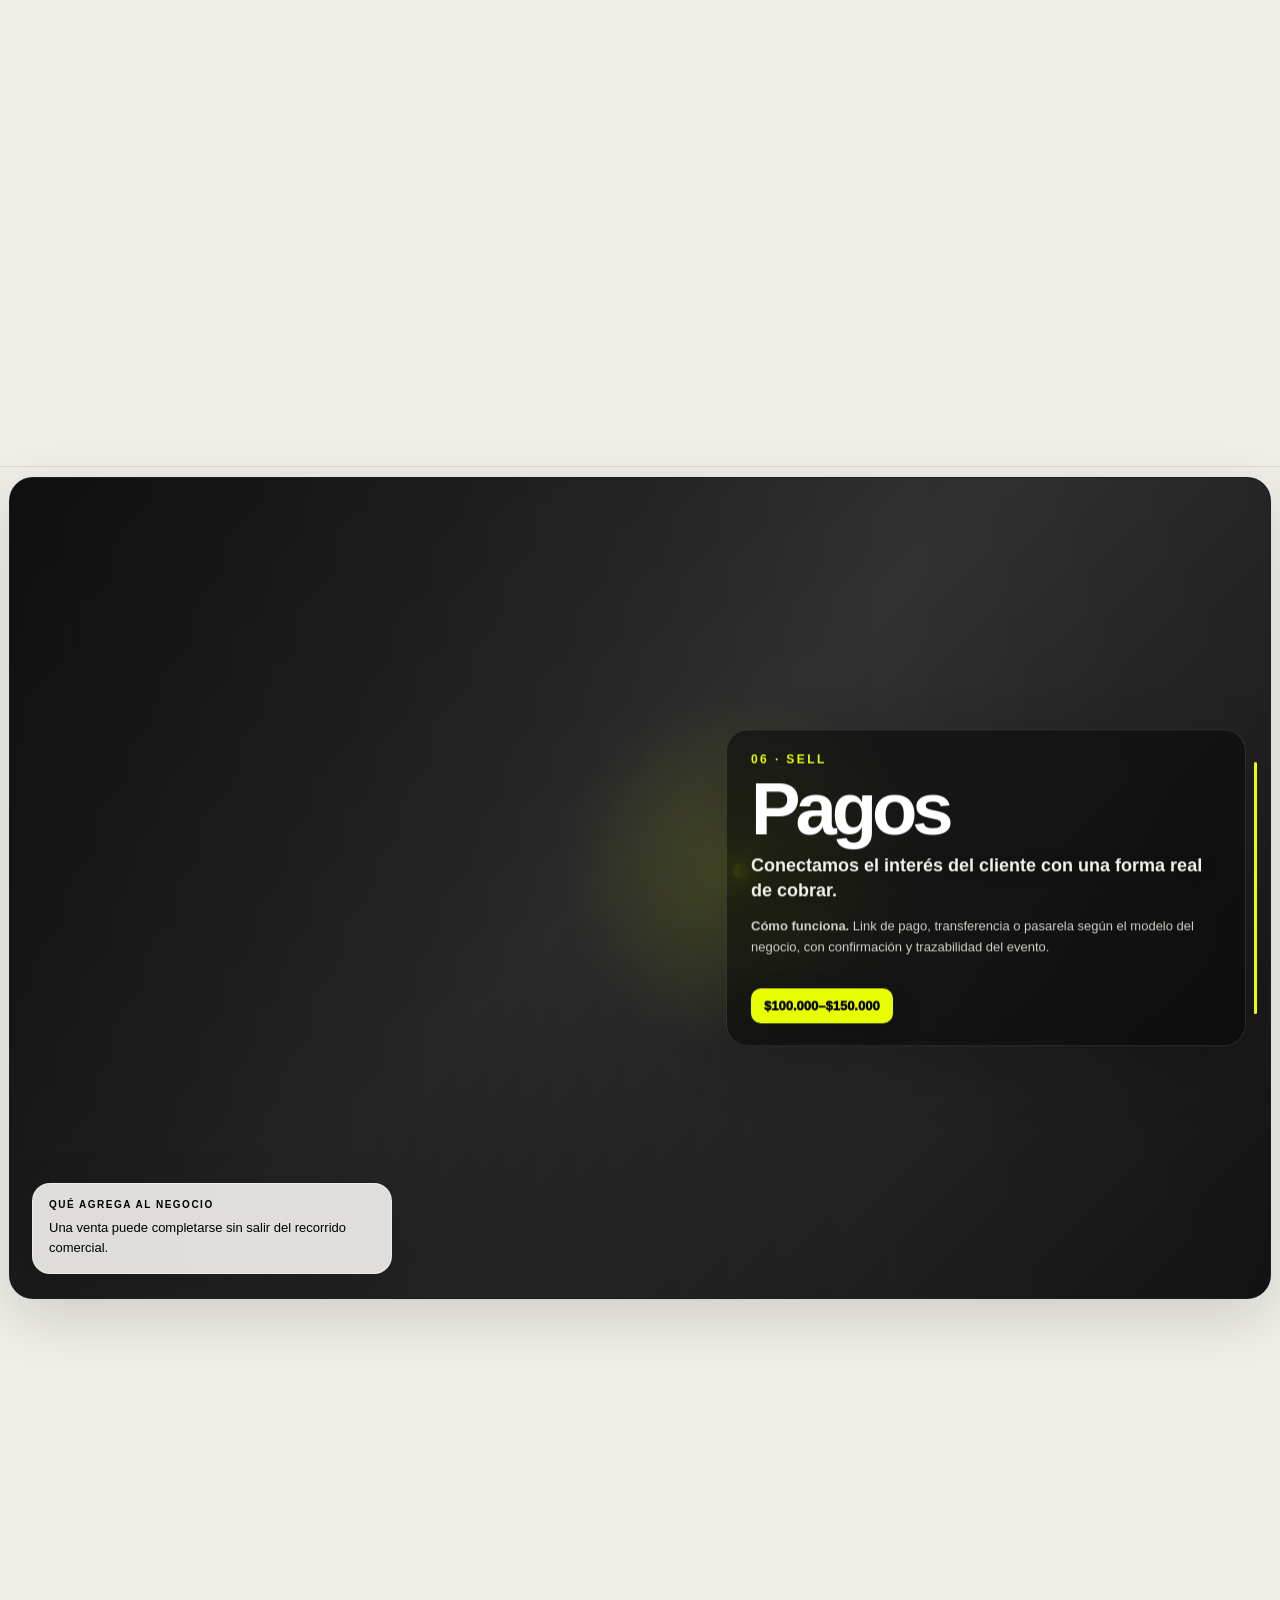
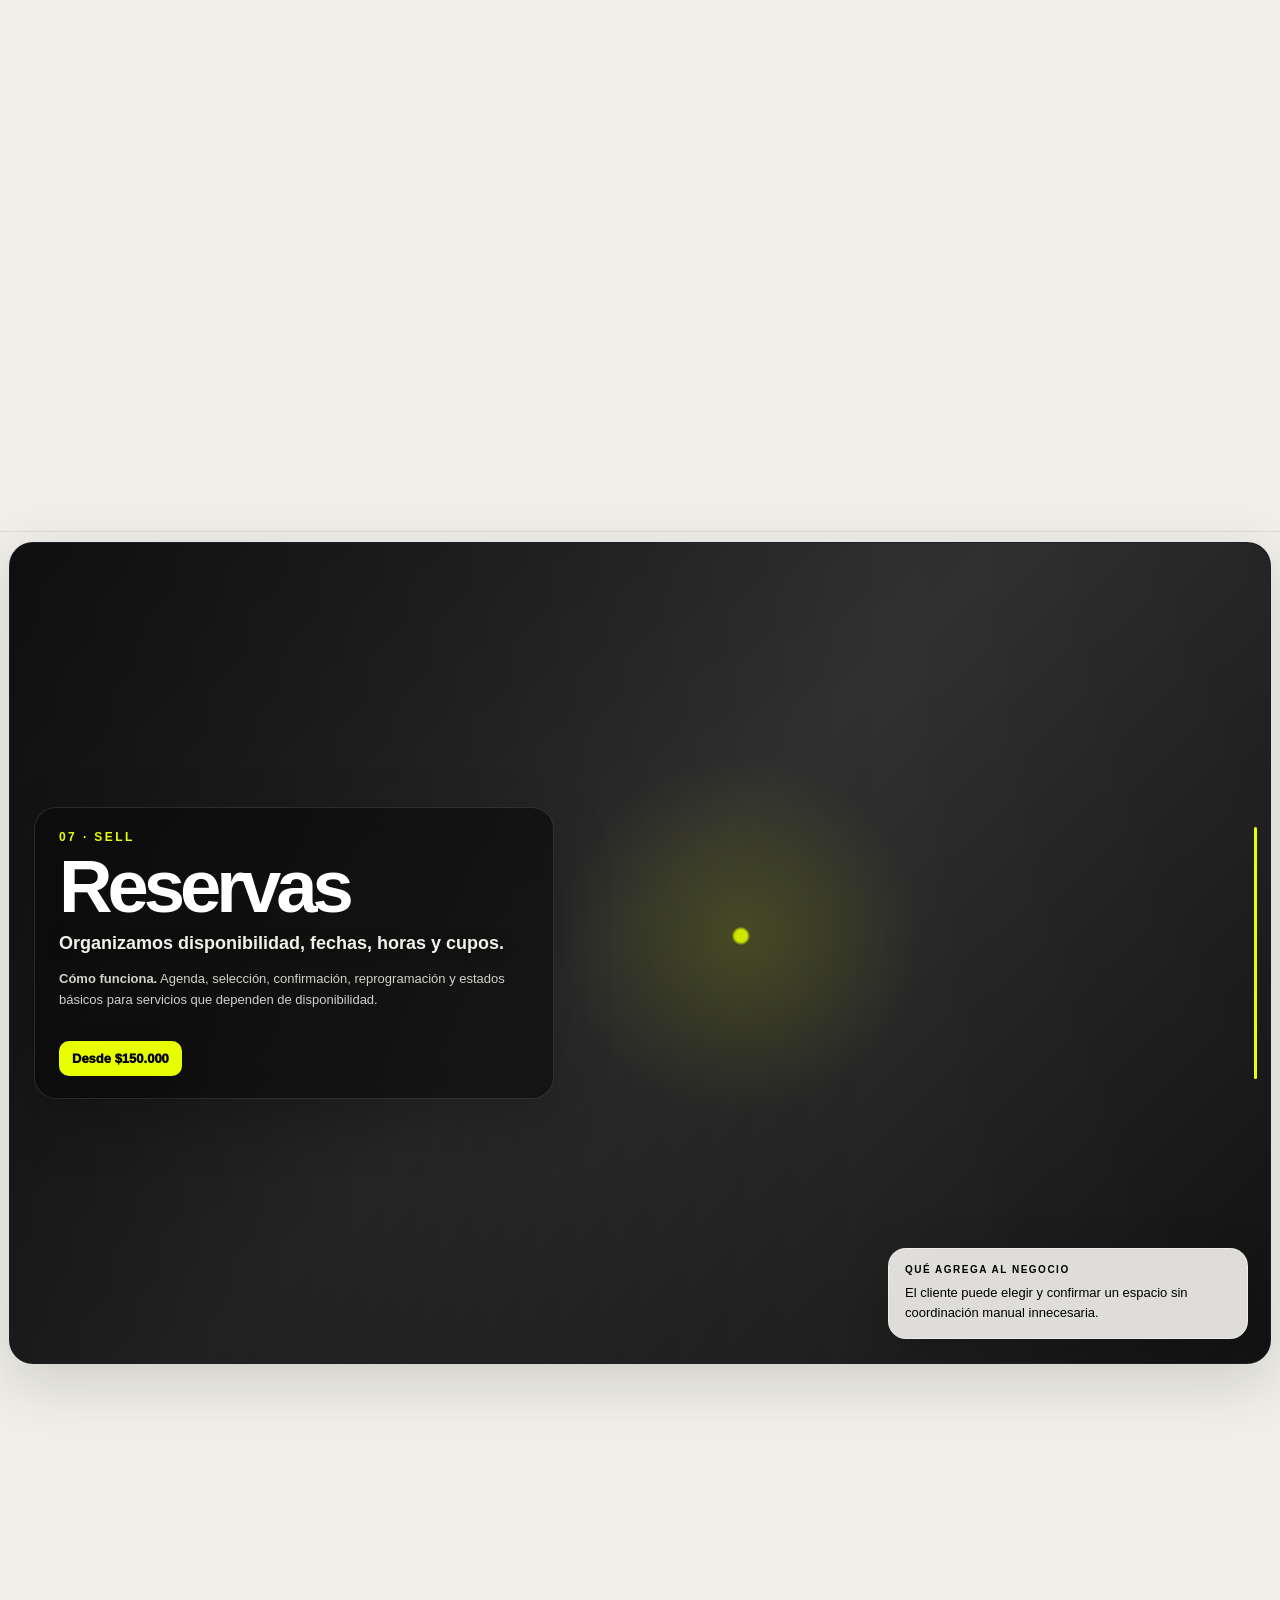
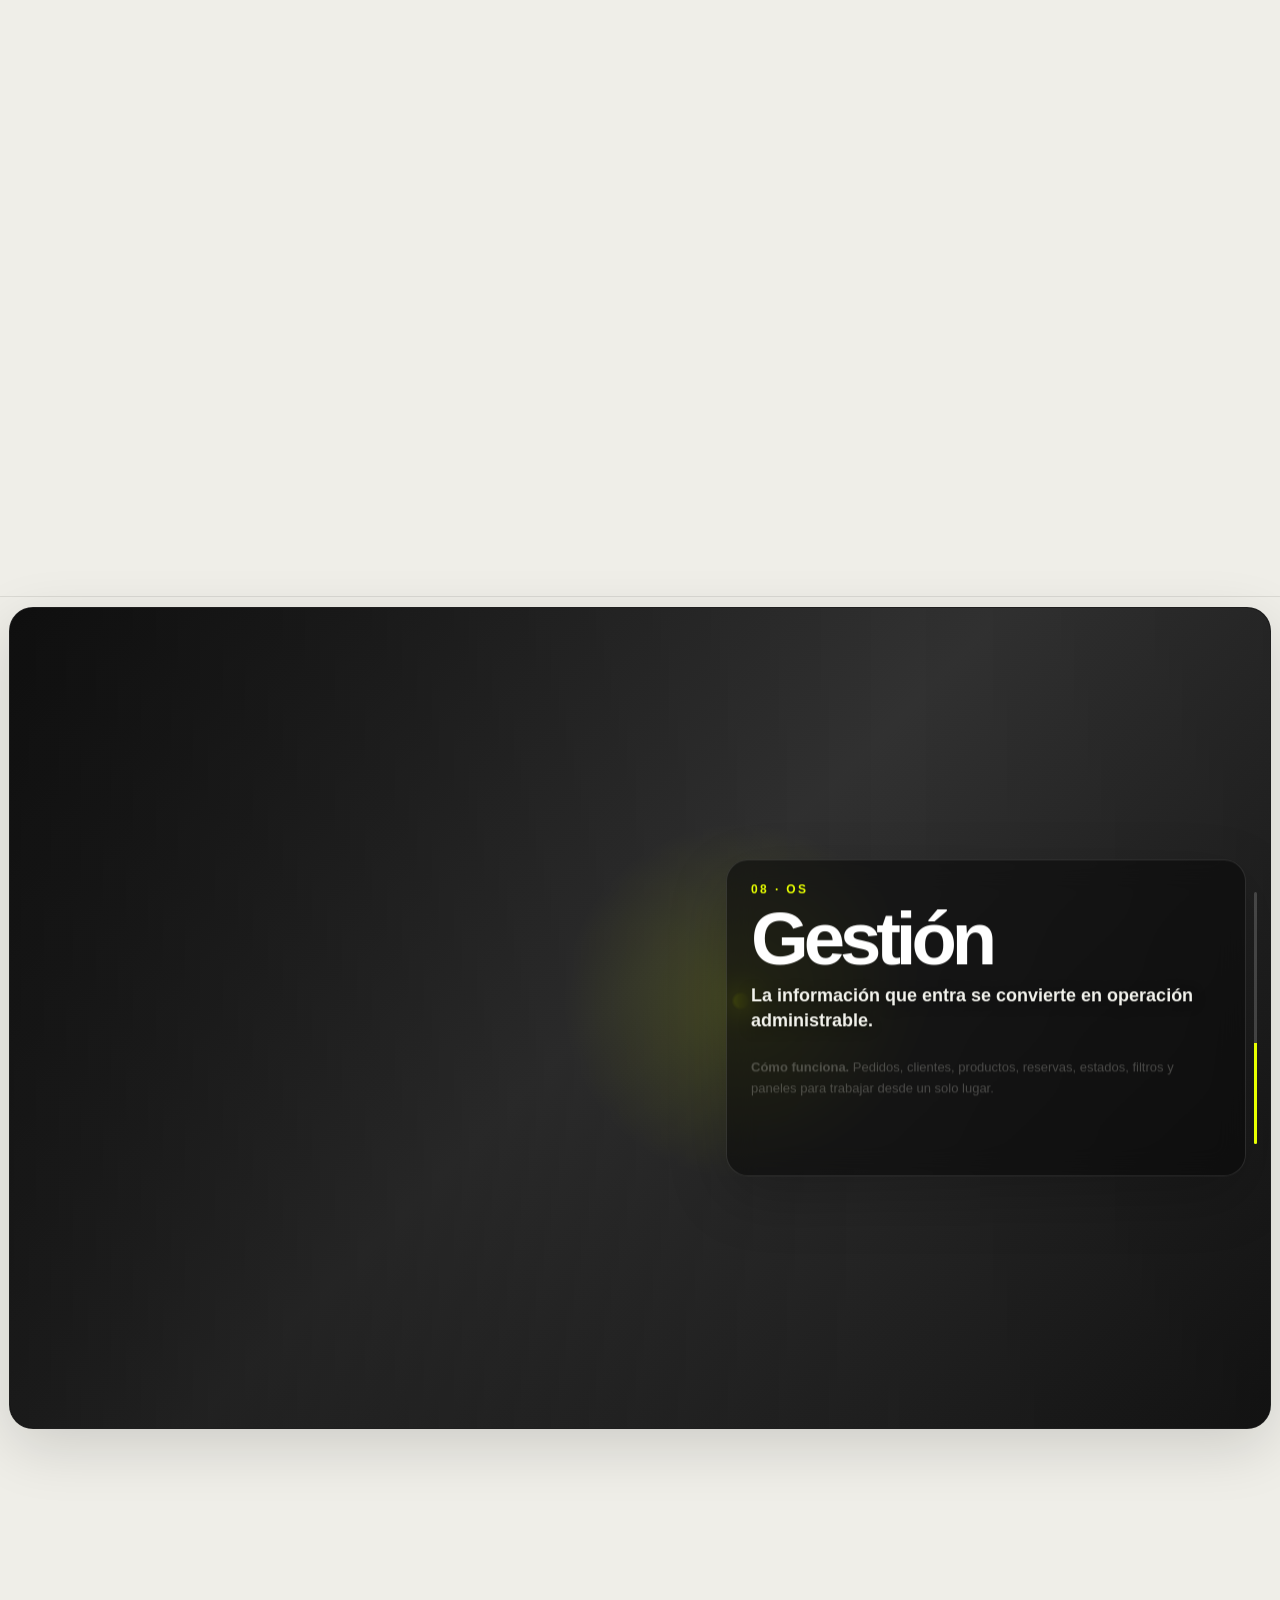
==== commit 6ccb3f17: "feat(marketing): alinear cuatro fases y precios comerciales del catálogo" ====
--- a/index.html
+++ b/index.html
@@ -23,12 +23,12 @@
     <section id="marketing" class="mkt-section" aria-labelledby="marketing-title">
       <div class="section-heading"><div><div class="eyebrow">LINK DIGITAL · MARKETING</div><h2 id="marketing-title">Del contenido a la venta.</h2></div><p>Campañas y gestión de redes sociales integrables con tus productos, tu website y tus canales comerciales. Comienza con una necesidad concreta y suma capacidades cuando el negocio lo requiera.</p></div>
       <div class="mkt-grid">
-        <article class="mkt-card"><span class="mkt-kicker">01 · ACCIÓN PUNTUAL</span><h3>Campaña</h3><p>Una activación publicitaria para impulsar un producto o servicio.</p><strong class="mkt-price">$150.000 <small>/ campaña*</small></strong><ul><li>1 campaña y 1 anuncio</li><li>Diseño gráfico o video y texto publicitario</li><li>Configuración, seguimiento y optimización</li><li>Reporte de resultados y 1 reunión</li><li>Hasta 2 cambios incluidos</li></ul><button type="button" class="button ghost mkt-cta" data-marketing-plan="Marketing · Campaña" data-sales-cta="marketing-campana">Consultar campaña →</button></article>
-        <article class="mkt-card"><span class="mkt-kicker">02 · OPERACIÓN MENSUAL</span><h3>Community Manager</h3><p>Una presencia digital constante y ordenada.</p><strong class="mkt-price">$290.000 <small>/ mes*</small></strong><ul><li>Grilla mensual y redacción de copies</li><li>Programación y publicación</li><li>Historias, comentarios y monitoreo</li><li>Automatización de mensajes</li><li>Reporte y reunión mensual</li></ul><button type="button" class="button ghost mkt-cta" data-marketing-plan="Marketing · Community Manager" data-sales-cta="marketing-community">Consultar servicio →</button></article>
-        <article class="mkt-card"><span class="mkt-kicker">03 · GESTIÓN + PAUTA</span><h3>Community + Publicidad</h3><p>Una cuenta activa con impulso publicitario mensual.</p><strong class="mkt-price">$360.000 <small>/ mes*</small></strong><ul><li>Grilla, copies y publicaciones</li><li>Historias y comentarios</li><li>Automatización de mensajes</li><li>1 campaña mensual y diseño del anuncio</li><li>1 reunión mensual</li></ul><button type="button" class="button ghost mkt-cta" data-marketing-plan="Marketing · Community + Publicidad" data-sales-cta="marketing-community-ads">Consultar servicio →</button></article>
-        <article class="mkt-card mkt-featured"><span class="mkt-kicker">04 · OPERACIÓN INTEGRAL</span><h3>Marketing Integral</h3><p>Producción de contenido y operación digital en un mismo servicio.</p><strong class="mkt-price">$500.000 <small>/ mes*</small></strong><ul><li>Grilla y creación de 16 contenidos</li><li>Diseño, edición y redacción de copies</li><li>Programación, publicación y comentarios</li><li>Automatización de mensajes</li><li>1 campaña y 1 reunión mensual</li></ul><button type="button" class="button primary mkt-cta" data-marketing-plan="Marketing · Marketing Integral" data-sales-cta="marketing-integral">Consultar servicio →</button></article>
+        <article class="mkt-card"><span class="mkt-kicker">FASE 01 · ACCIÓN PUNTUAL</span><h3>Campaña</h3><p>Una activación publicitaria para impulsar un producto o servicio.</p><strong class="mkt-price">$215.000 <small>/ campaña*</small></strong><ul><li>1 campaña y 1 anuncio</li><li>Diseño gráfico o video y texto publicitario</li><li>Configuración, seguimiento y optimización</li><li>Reporte de resultados y 1 reunión</li><li>Hasta 2 cambios incluidos</li></ul><button type="button" class="button ghost mkt-cta" data-marketing-plan="Marketing · Campaña" data-sales-cta="marketing-campana">Consultar campaña →</button></article>
+        <article class="mkt-card"><span class="mkt-kicker">FASE 02 · OPERACIÓN MENSUAL</span><h3>Community Manager</h3><p>Una presencia digital constante y ordenada.</p><strong class="mkt-price">$430.000 <small>/ mes*</small></strong><ul><li>Grilla mensual y redacción de copies</li><li>Programación y publicación</li><li>Historias, comentarios y monitoreo</li><li>Automatización de mensajes</li><li>Reporte y reunión mensual</li></ul><button type="button" class="button ghost mkt-cta" data-marketing-plan="Marketing · Community Manager" data-sales-cta="marketing-community">Consultar servicio →</button></article>
+        <article class="mkt-card"><span class="mkt-kicker">FASE 03 · GESTIÓN + PAUTA</span><h3>Community + Publicidad</h3><p>Una cuenta activa con impulso publicitario mensual.</p><strong class="mkt-price">$535.000 <small>/ mes*</small></strong><ul><li>Grilla, copies y publicaciones</li><li>Historias y comentarios</li><li>Automatización de mensajes</li><li>1 campaña mensual y diseño del anuncio</li><li>1 reunión mensual</li></ul><button type="button" class="button ghost mkt-cta" data-marketing-plan="Marketing · Community + Publicidad" data-sales-cta="marketing-community-ads">Consultar servicio →</button></article>
+        <article class="mkt-card mkt-featured"><span class="mkt-kicker">FASE 04 · OPERACIÓN INTEGRAL</span><h3>Marketing Integral</h3><p>Producción de contenido y operación digital en un mismo servicio.</p><strong class="mkt-price">$750.000 <small>/ mes*</small></strong><ul><li>Grilla y creación de 16 contenidos</li><li>Diseño, edición y redacción de copies</li><li>Programación, publicación y comentarios</li><li>Automatización de mensajes</li><li>1 campaña y 1 reunión mensual</li></ul><button type="button" class="button primary mkt-cta" data-marketing-plan="Marketing · Marketing Integral" data-sales-cta="marketing-integral">Consultar servicio →</button></article>
       </div>
-      <p class="mkt-note">* Tarifas comerciales referenciales por validar. Presupuesto publicitario pagado a las plataformas, capturas presenciales, traslados, cobertura de eventos e impuestos aplicables se acuerdan por separado. La cantidad y formato de piezas se precisan en cada propuesta.</p>
+      <p class="mkt-note">* Precios de servicios sujetos a cotización final según alcance, cantidad de cuentas y condiciones de facturación. La inversión en publicidad pagada a las plataformas, las capturas presenciales, los traslados y las coberturas de eventos se presupuestan por separado. En cada propuesta se confirman los formatos y entregables.</p>
     </section>
     <section id="packs" class="packs-section"><div class="section-heading"><div><div class="eyebrow">TRES FORMAS DE EMPEZAR</div><h2>No son cajas cerradas.</h2></div><p>Son rutas recomendadas. Puedes empezar por una sola pieza y sumar la siguiente cuando el negocio realmente la necesite.</p></div><div class="pack-grid"><article class="pack-card"><div class="pack-kicker">PACK 01</div><h3>LINK START</h3><p class="pack-promise">Tu negocio en línea.</p><div class="pack-price">desde $100.000</div><ul><li>Diagnóstico y estrategia</li><li>Identidad digital</li><li>Website base</li><li>Catálogo opcional</li></ul><button data-pack-jump="start">Explorar START →</button></article><article class="pack-card featured"><div class="pack-kicker">PACK 02</div><h3>LINK SELL</h3><p class="pack-promise">Empieza a vender.</p><div class="pack-price">desde $150.000</div><ul><li>Venta simple</li><li>Pagos</li><li>Reservas</li><li>Notificaciones</li></ul><button data-pack-jump="sell">Explorar SELL →</button></article><article class="pack-card"><div class="pack-kicker">PACK 03</div><h3>LINK OS</h3><p class="pack-promise">Tu negocio como sistema.</p><div class="pack-price">por módulos</div><ul><li>Gestión</li><li>Automatización</li><li>IA aplicada</li><li>Sistema operativo</li></ul><button data-pack-jump="os">Explorar OS →</button></article></div></section>
     <section id="story" class="story-intro"><div class="eyebrow">STORYTELLING POR SCROLL</div><h2>Ahora recorre cada capacidad.</h2><p>El scroll controla cada escena. Baja para avanzar. Sube para ver el proceso en reversa.</p></section>
--- a/styles.css
+++ b/styles.css
@@ -14,4 +14,20 @@
 @media(max-width:640px){:root{--nav-h:56px}.topbar{padding:8px 10px}.brand{font-size:14px}.nav-cta{font-size:11px!important;padding:9px 12px!important}.hero,.map-section,.packs-section,.story-intro,.closing{width:calc(100% - 14px);margin-left:auto;margin-right:auto}.hero{border-radius:22px}.hero-copy{padding:24px 20px 26px}.hero h1{font-size:clamp(48px,14vw,64px);line-height:.9;margin:18px 0}.hero-copy>p{font-size:16px}.hero-actions{display:grid;grid-template-columns:1fr}.button{width:100%}.hero-metrics{gap:8px}.hero-metrics strong{font-size:18px}.hero-metrics span{font-size:9px}.hero-visual{min-height:390px}.hero-stack{top:16px;left:16px;right:16px}.hero-stack span{font-size:9px;padding:7px 8px}.hero-caption{left:18px;bottom:20px;font-size:40px}.section-heading{margin:44px 0 18px}.section-heading h2,.story-intro h2{font-size:clamp(40px,12vw,58px)}.service-map{gap:7px}.map-column,.map-detail{border-radius:18px;padding:13px}.map-list button{font-size:12px;min-height:44px}.pack-card{padding:22px;border-radius:22px}.pack-card h3{font-size:38px;margin-top:22px}.story-intro{padding:58px 0 22px}.story-intro p{font-size:15px}.scroll-scene{height:150vh;padding:7px 0}.sticky-stage{top:calc(var(--nav-h) + 4px);height:calc(100svh - var(--nav-h) - 10px);width:calc(100% - 8px);border-radius:18px}.scene-copy,.scroll-scene:nth-child(even) .scene-copy{left:12px;right:12px;top:12px;width:auto;padding:15px 16px;border-radius:16px;background:rgba(8,8,8,.66);backdrop-filter:blur(12px)}.scene-number{font-size:10px}.scene-title{font-size:clamp(38px,12vw,56px);margin:7px 0 9px}.scene-definition{font-size:15px;line-height:1.35;margin-bottom:8px}.scene-explanation{font-size:11.5px;line-height:1.5}.scene-price{font-size:11px;padding:8px 10px;margin-top:10px}.scene-adds,.scroll-scene:nth-child(even) .scene-adds{left:12px;right:12px;bottom:12px;width:auto;padding:11px 12px;border-radius:14px;background:rgba(250,249,244,.91)}.scene-adds strong{font-size:9px;margin-bottom:4px}.scene-adds span{font-size:11px}.progress-rail{right:7px;height:16vh;width:2px}.scene-overlay{background:linear-gradient(180deg,rgba(3,3,3,.34) 0%,rgba(3,3,3,.08) 46%,rgba(3,3,3,.38) 100%)}.closing{padding:24px 18px;border-radius:22px;min-height:auto}.closing h2{font-size:50px}.sales-grid{grid-template-columns:1fr}.sales-form{padding:15px}.sales-form input,.sales-form select,.sales-form textarea{font-size:16px}footer{text-align:center;line-height:1.6}}
 @media(max-width:390px){.hero h1{font-size:46px}.scene-title{font-size:40px}.scene-copy{padding:13px 14px}.scene-definition{font-size:14px}.scene-explanation{font-size:11px}.scene-adds{display:none}.scroll-scene{height:138vh}.sticky-stage{height:calc(100svh - var(--nav-h) - 8px)}}
 @media(orientation:landscape) and (max-height:620px){.sticky-stage{height:calc(100dvh - var(--nav-h) - 8px)}.scene-copy{top:50%;transform:translateY(-50%);max-height:calc(100% - 24px);overflow:auto}.scene-title{font-size:46px}.scene-adds{display:none}.scroll-scene{height:170vh}}
-@media(prefers-reduced-motion:reduce){html{scroll-behavior:auto}.scroll-scene{height:auto}.sticky-stage{position:relative;top:auto;height:min(760px,88vh)}.button,.pack-card,.map-list button{transition:none!important}}+@media(prefers-reduced-motion:reduce){html{scroll-behavior:auto}.scroll-scene{height:auto}.sticky-stage{position:relative;top:auto;height:min(760px,88vh)}.button,.pack-card,.map-list button{transition:none!important}}
+/* LINK MARKETING: catálogo comercial transversal, sin alterar los packs existentes */
+.mkt-section{width:min(1240px,calc(100% - 28px));margin:22px auto 68px;scroll-margin-top:85px}
+.mkt-grid{display:grid;grid-template-columns:repeat(4,minmax(0,1fr));gap:12px}
+.mkt-card{display:flex;flex-direction:column;min-width:0;padding:24px;background:var(--paper);border:1px solid var(--line);border-radius:24px}
+.mkt-card.mkt-featured{border-color:#9eae81;background:#f2f4ec}
+.mkt-kicker{font-size:10px;font-weight:900;letter-spacing:.12em;color:var(--muted)}
+.mkt-card h3{font-size:clamp(24px,2.5vw,34px);line-height:1;letter-spacing:-.055em;margin:18px 0 8px}
+.mkt-card p{font-size:13px;line-height:1.5;color:var(--muted);min-height:64px}
+.mkt-price{font-size:29px;letter-spacing:-.055em;margin:6px 0 15px;font-variant-numeric:tabular-nums}
+.mkt-price small{font-size:11px;letter-spacing:0;font-weight:600;color:var(--muted)}
+.mkt-card ul{padding-left:18px;margin:0 0 25px;font-size:12px;line-height:1.65;flex:1}
+.mkt-card li{margin-bottom:6px}
+.mkt-cta{width:100%;font-size:12px}
+.mkt-note{color:var(--muted);font-size:12px;line-height:1.6;margin:14px 2px 0;max-width:930px}
+@media(max-width:1000px){.mkt-grid{grid-template-columns:repeat(2,minmax(0,1fr))}}
+@media(max-width:620px){.mkt-grid{grid-template-columns:1fr}.mkt-card{padding:21px}.mkt-card p{min-height:0}.mkt-section .section-heading h2{font-size:42px}}
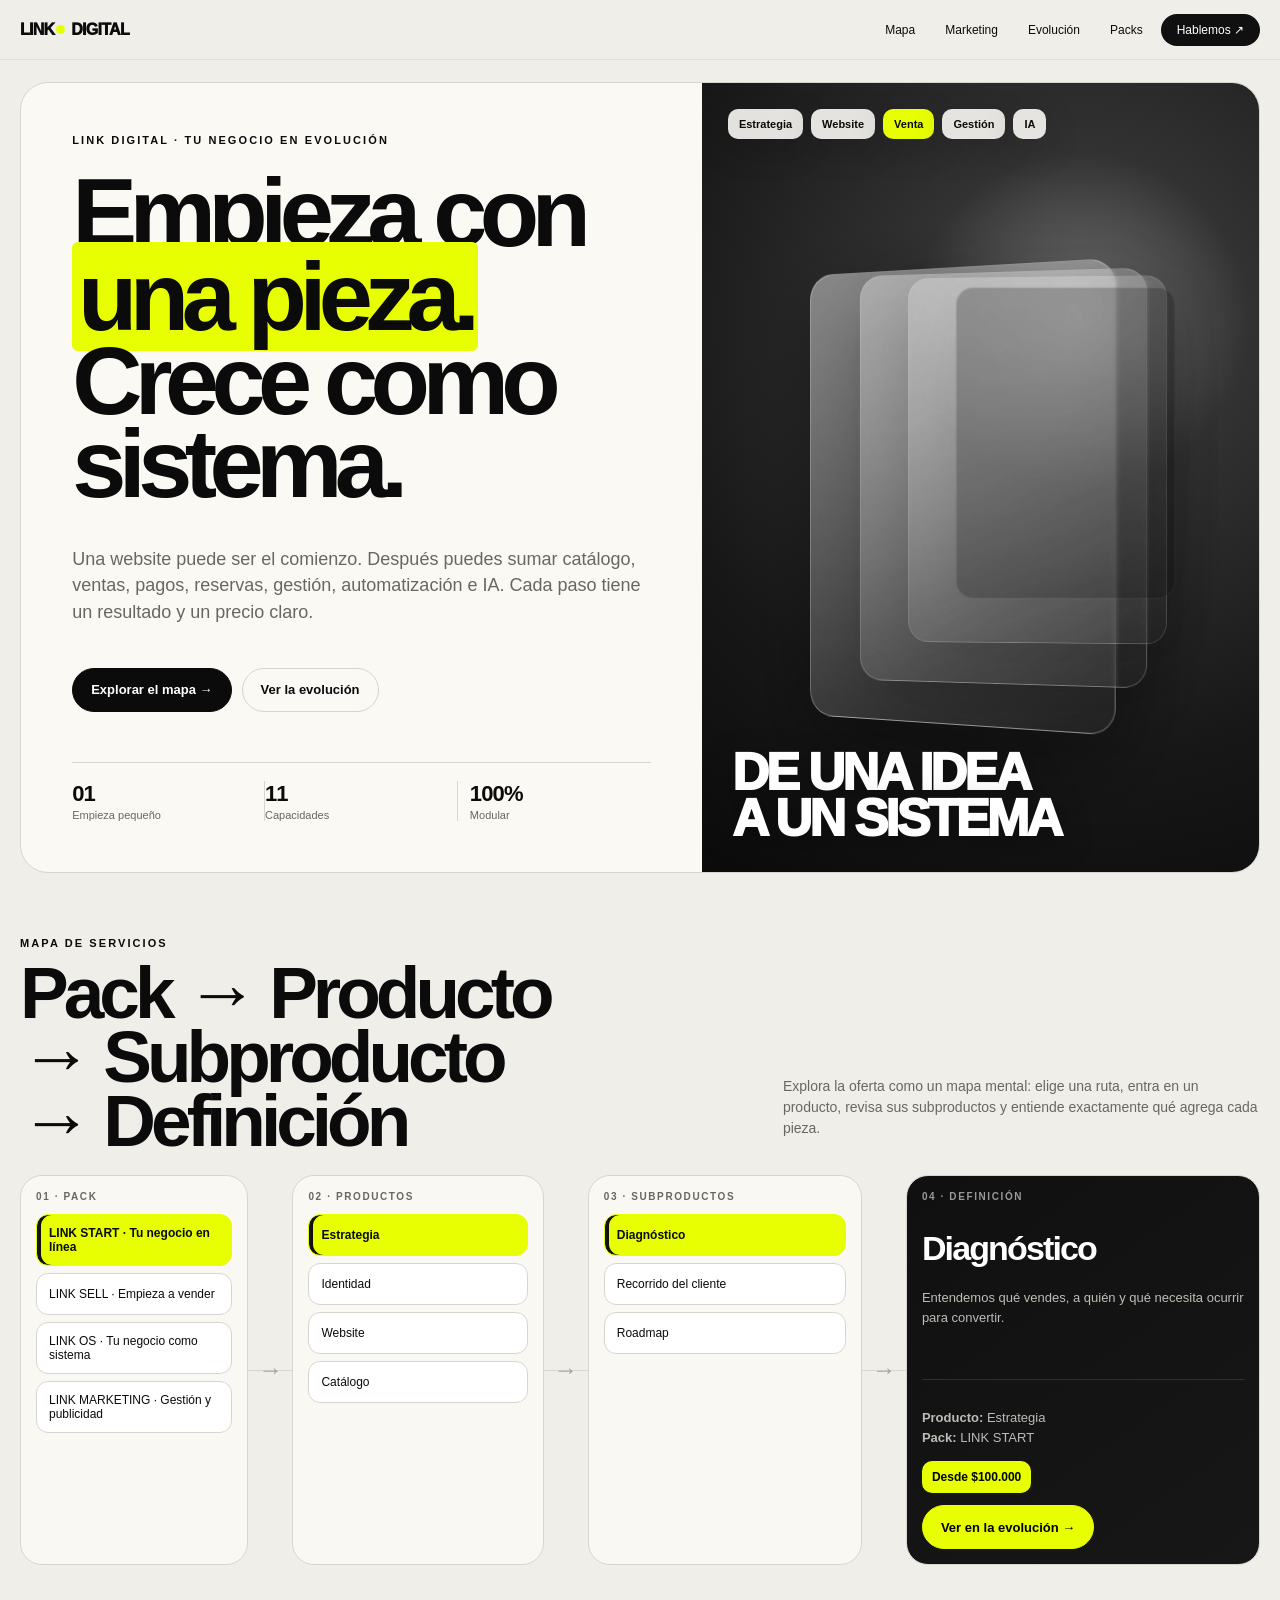
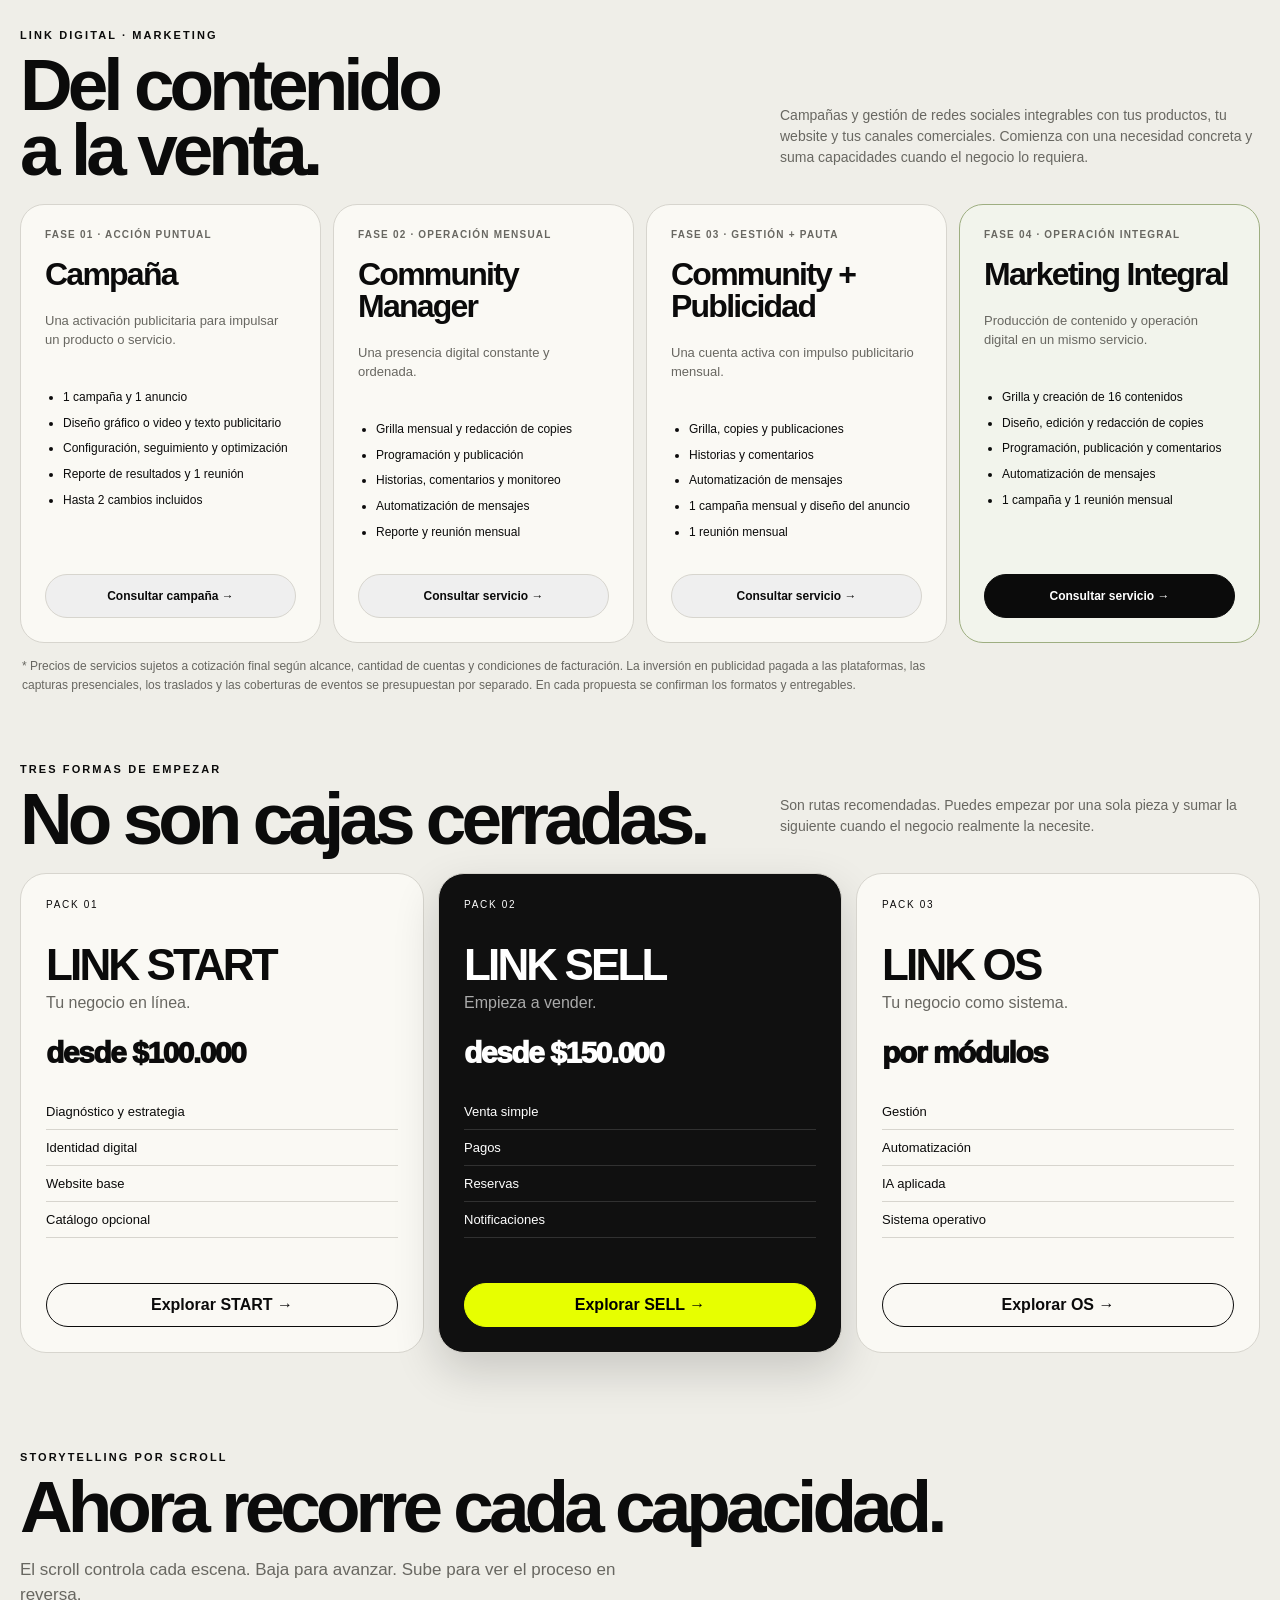
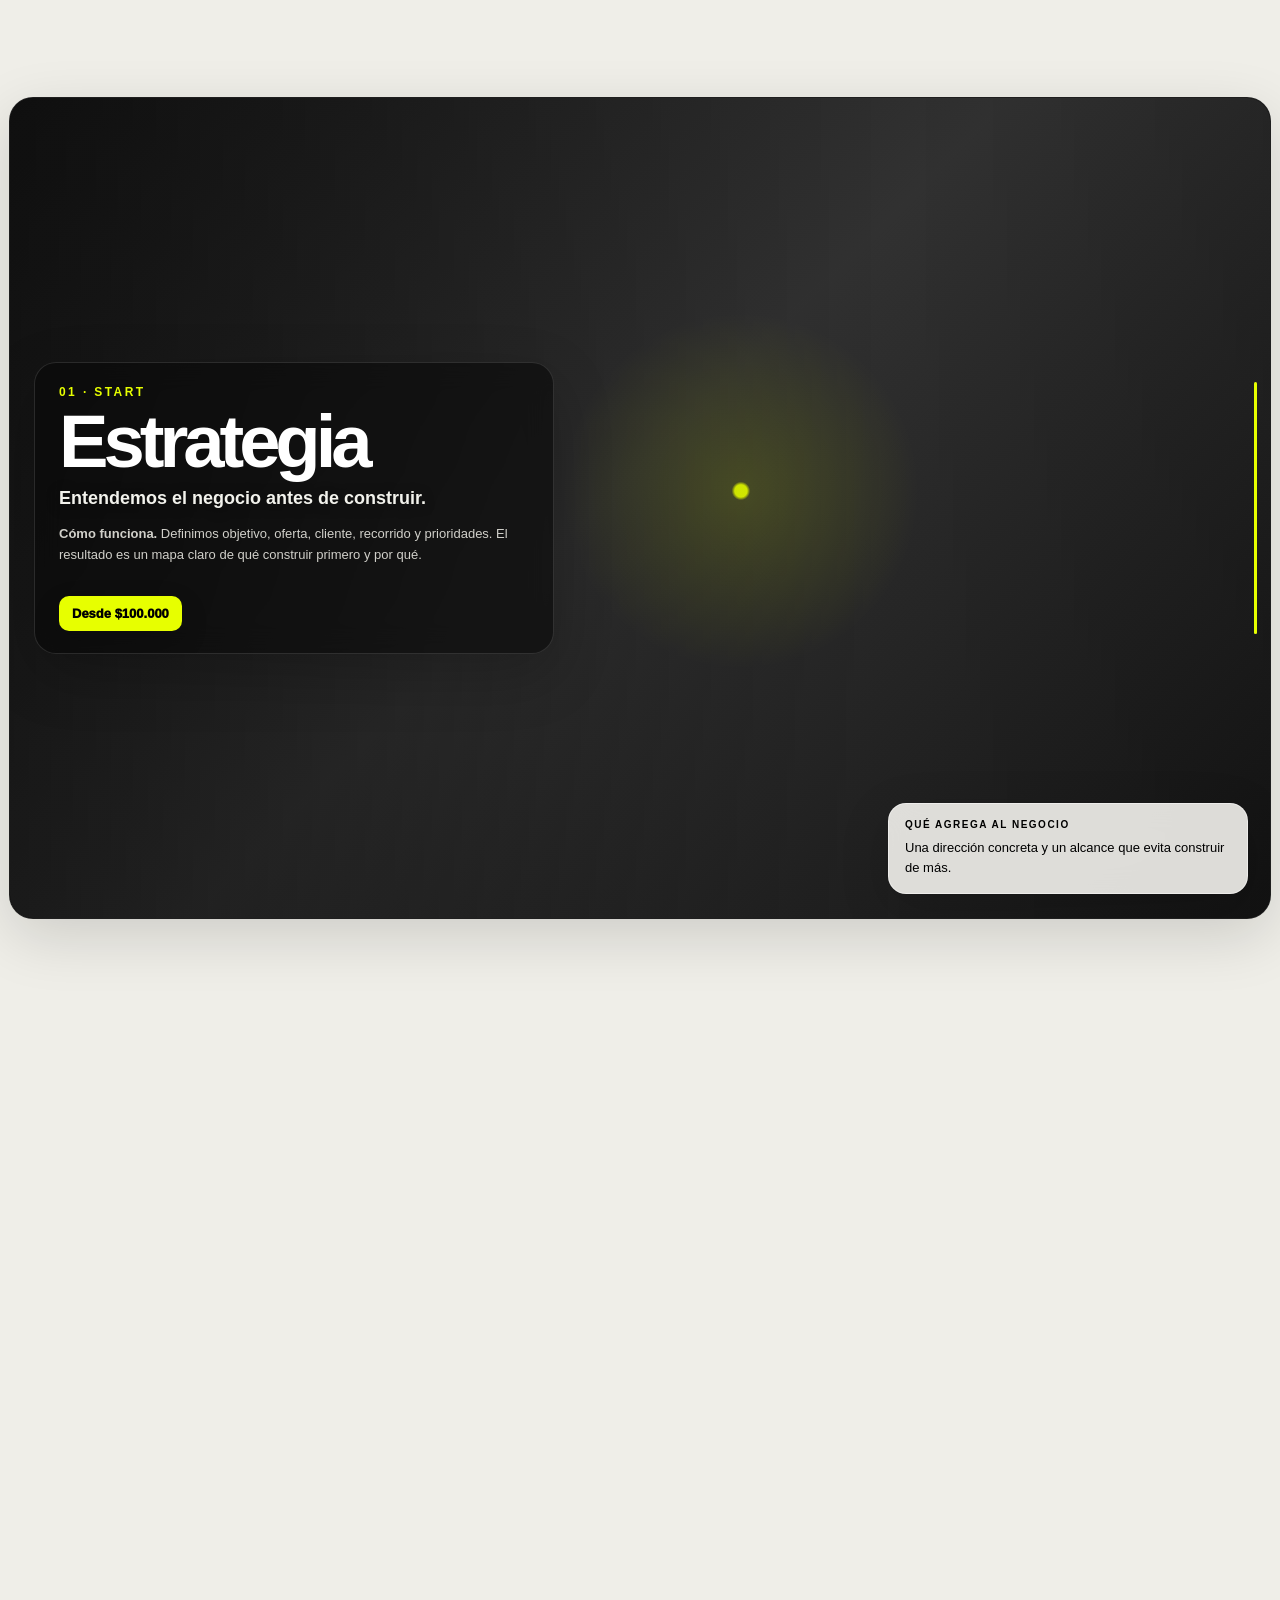
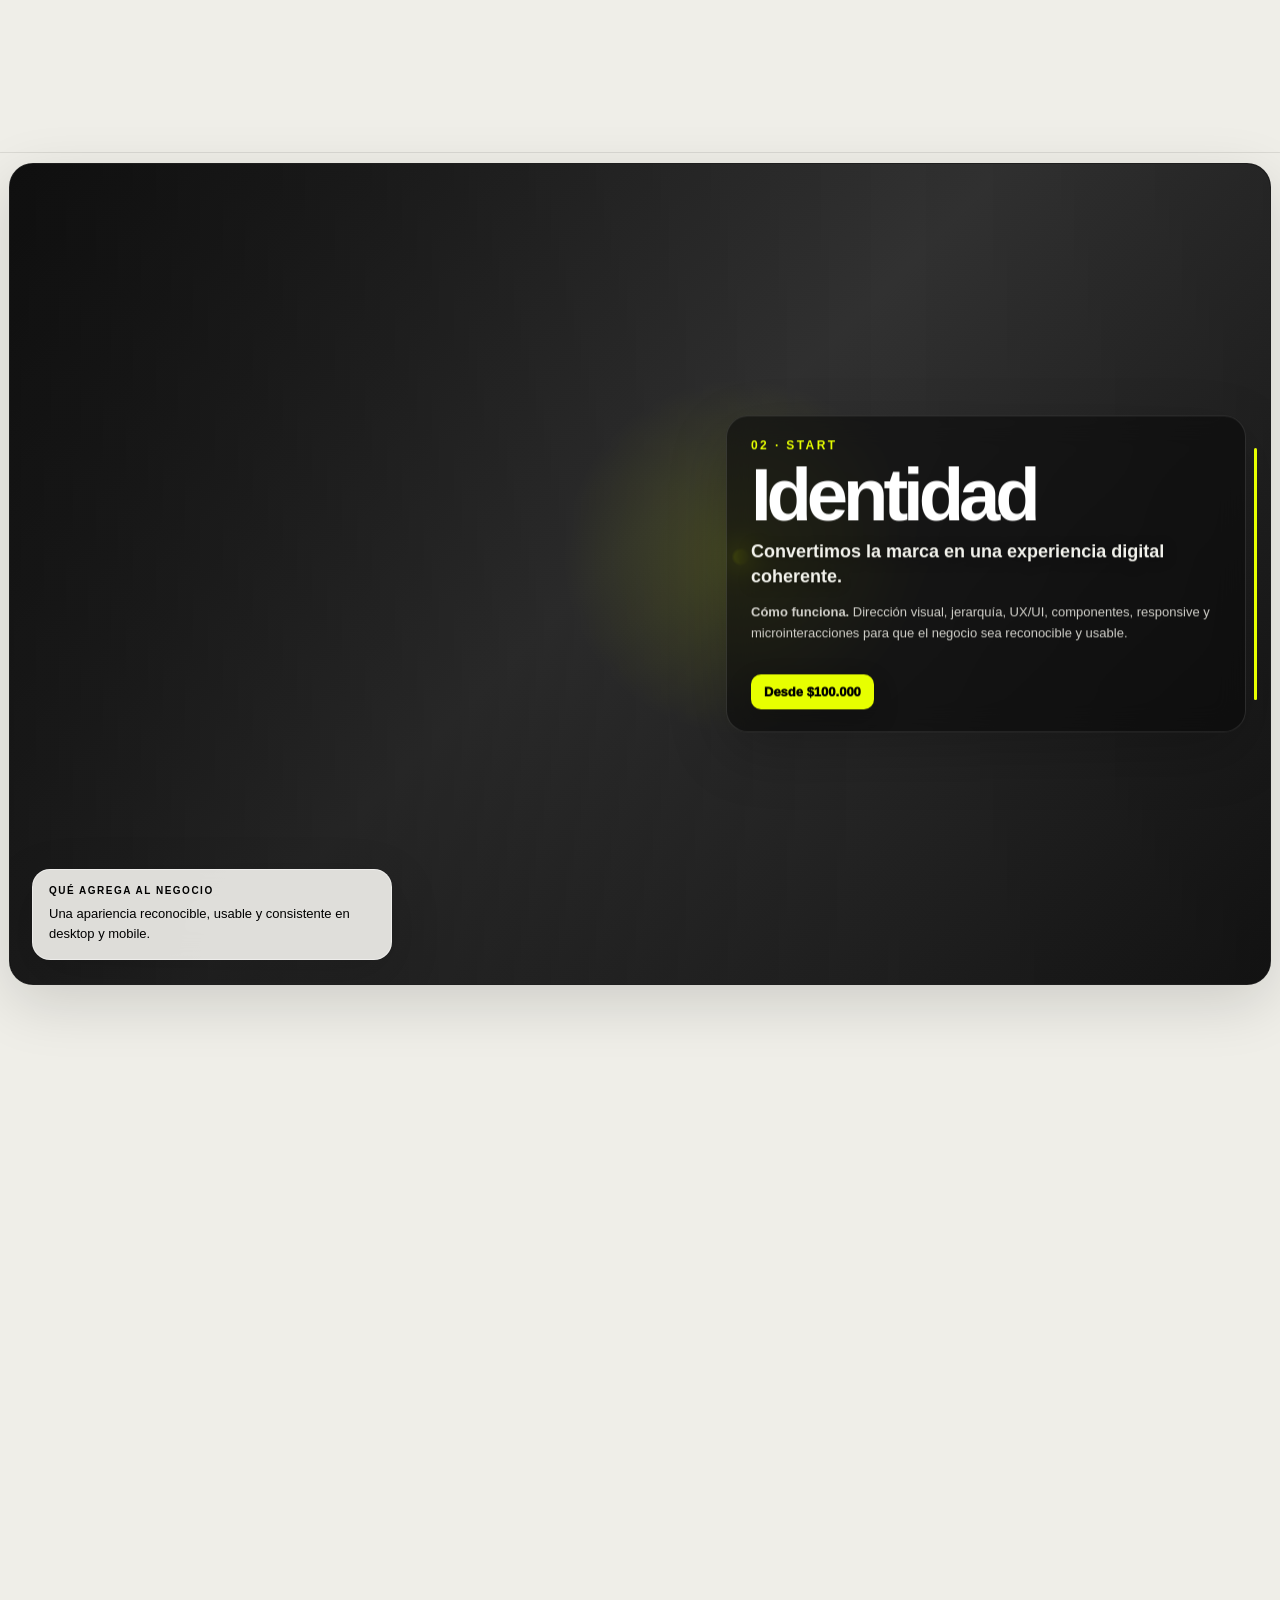
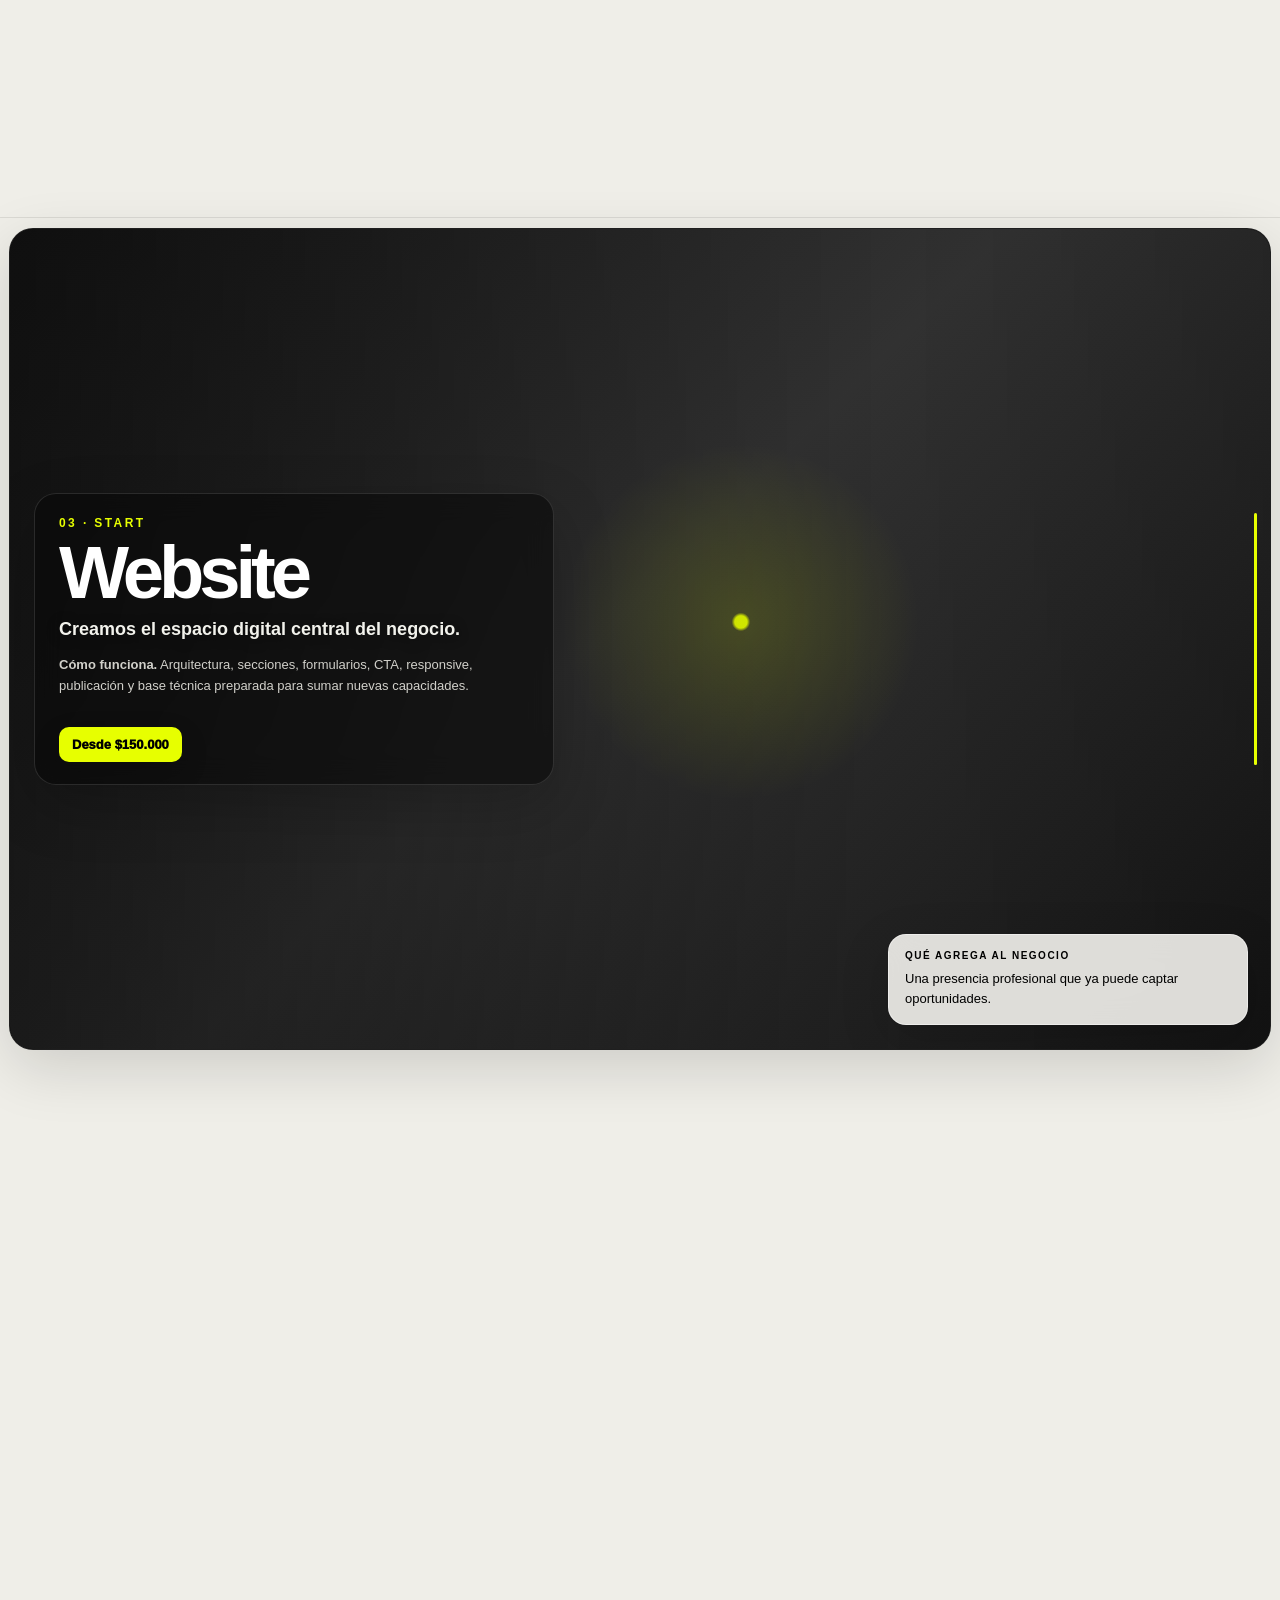
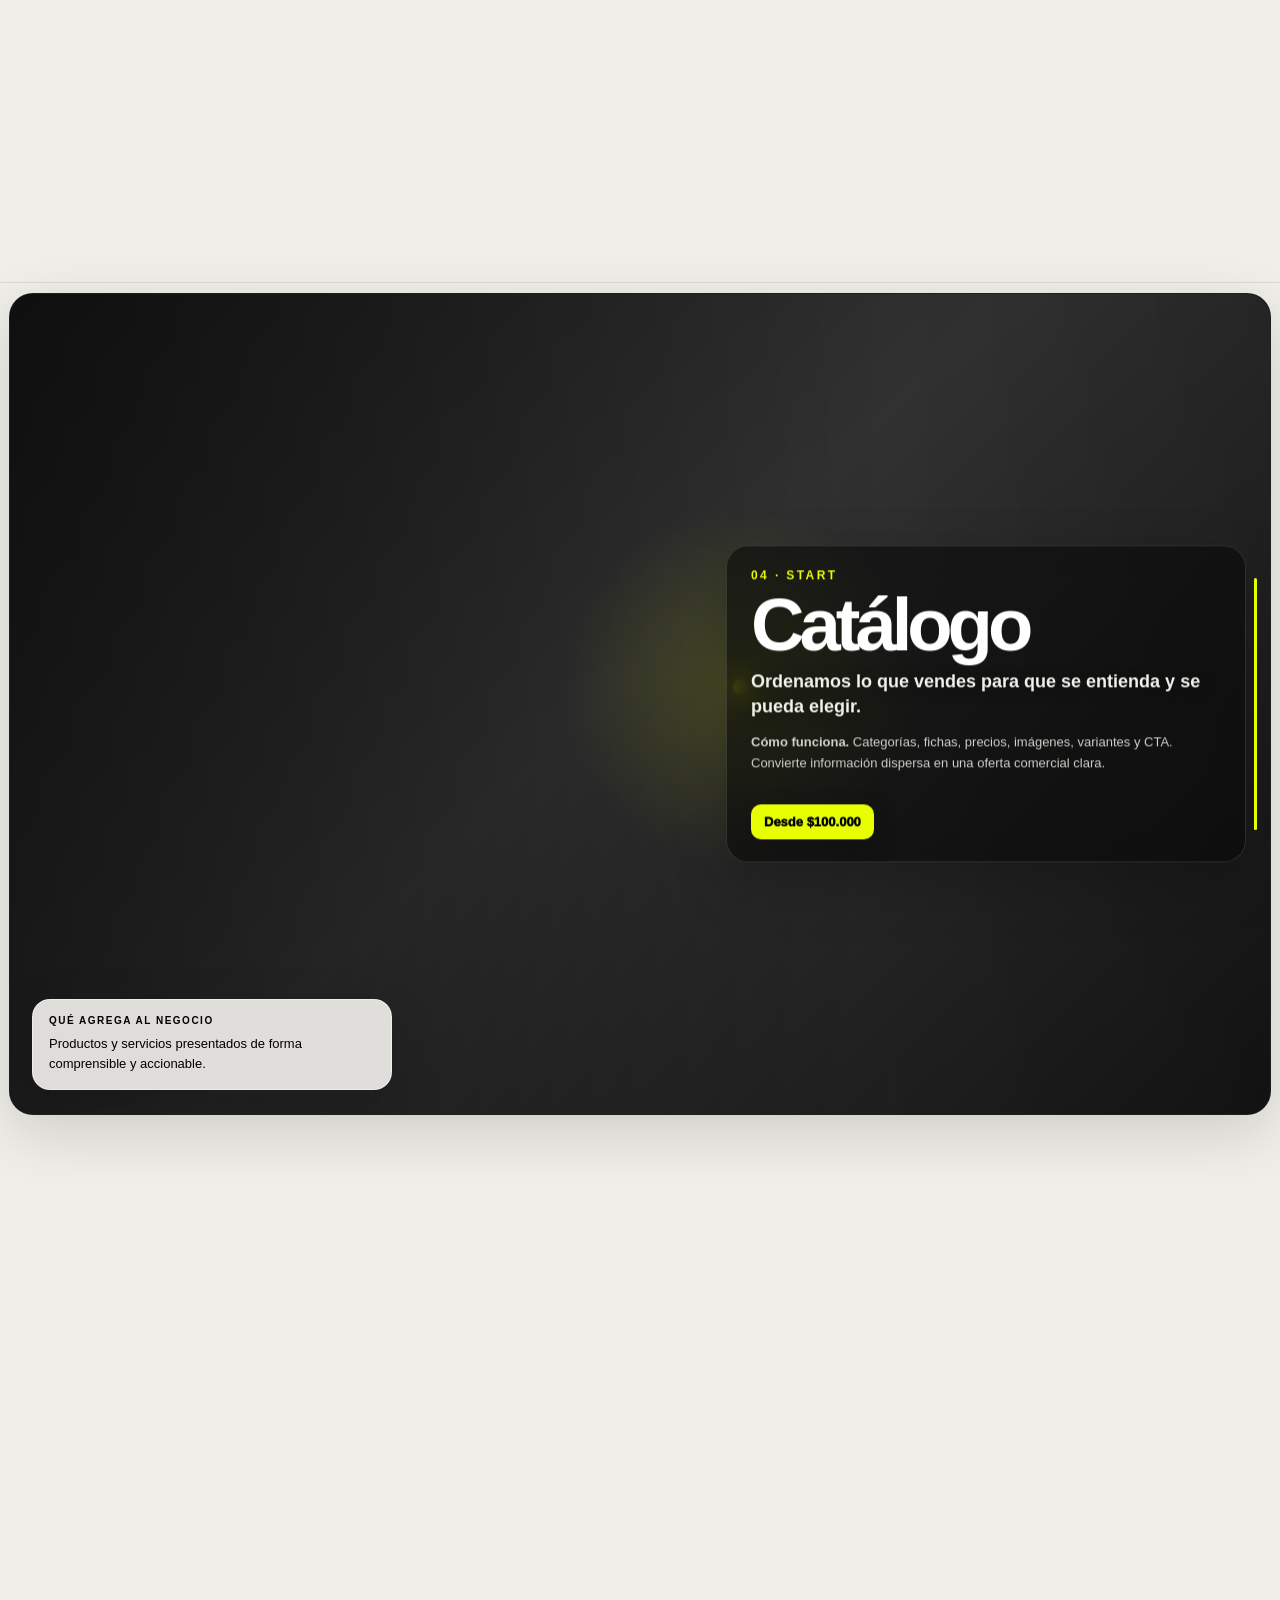
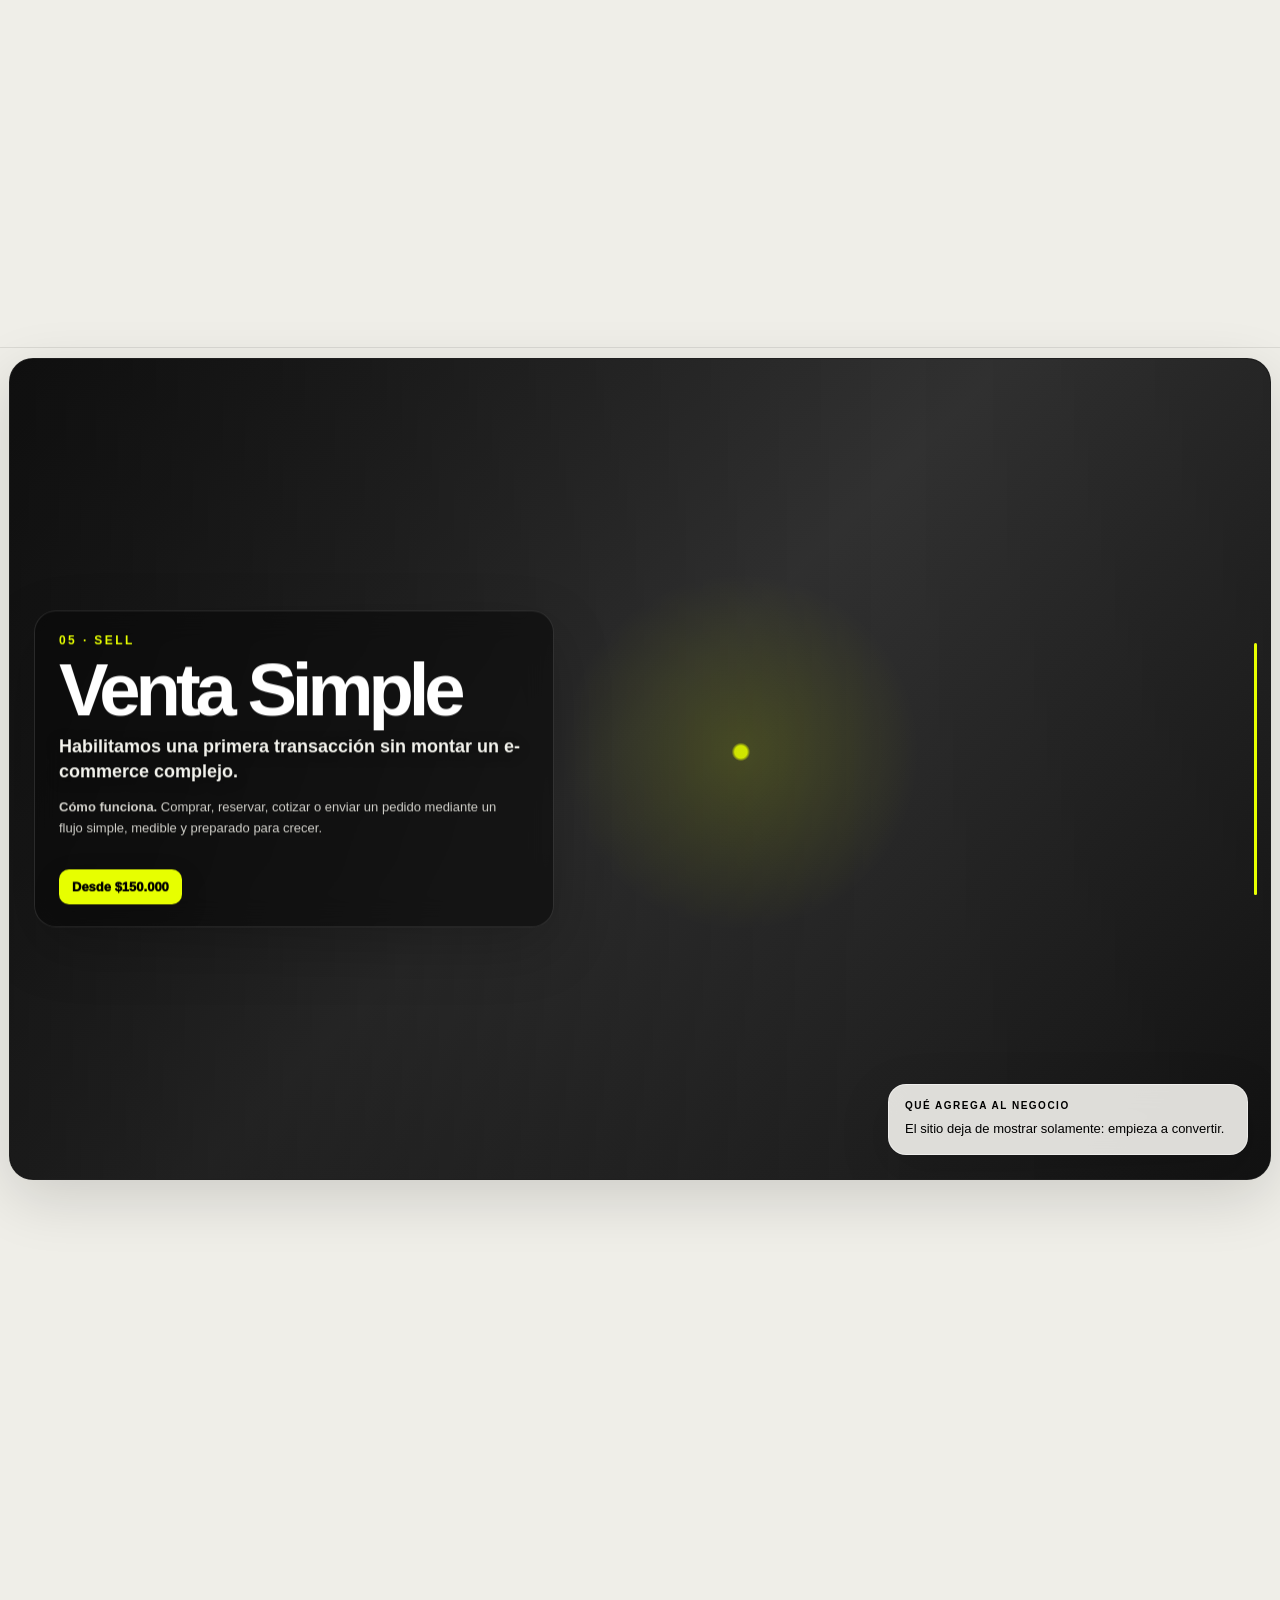
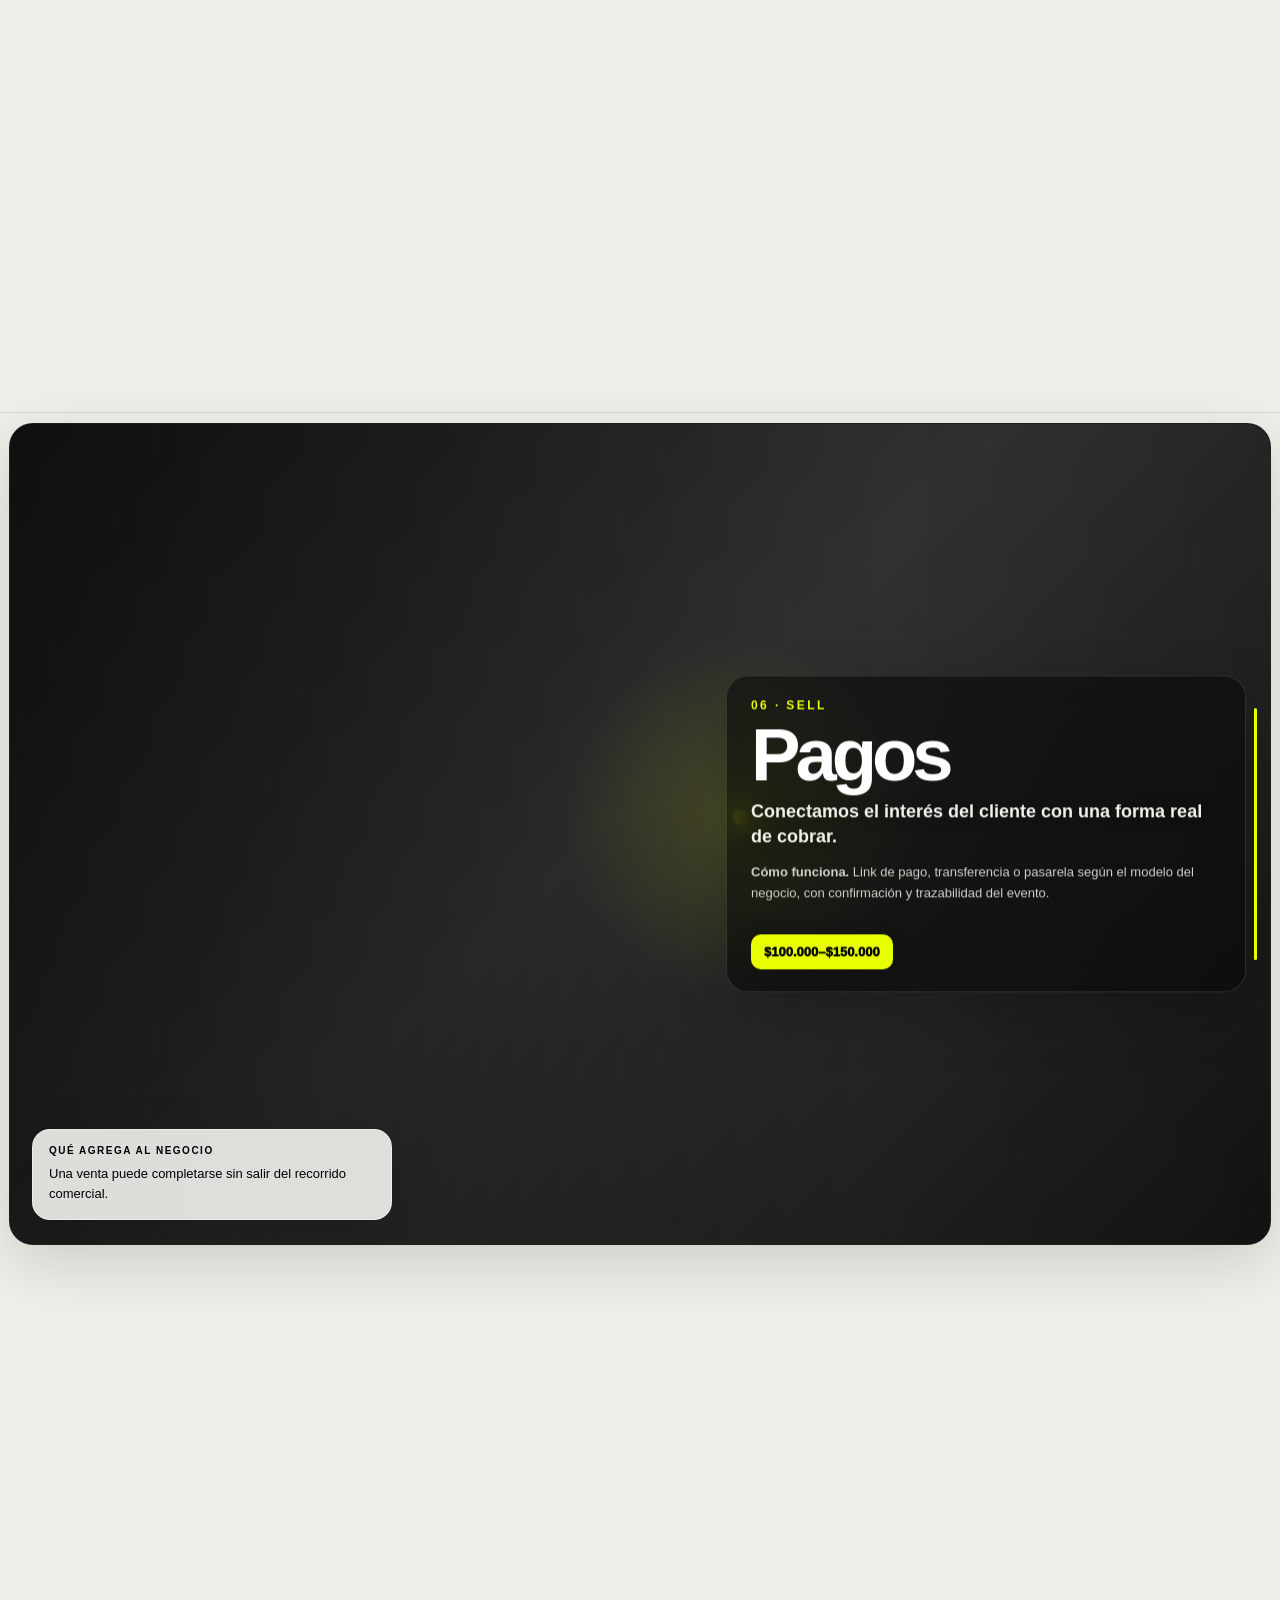
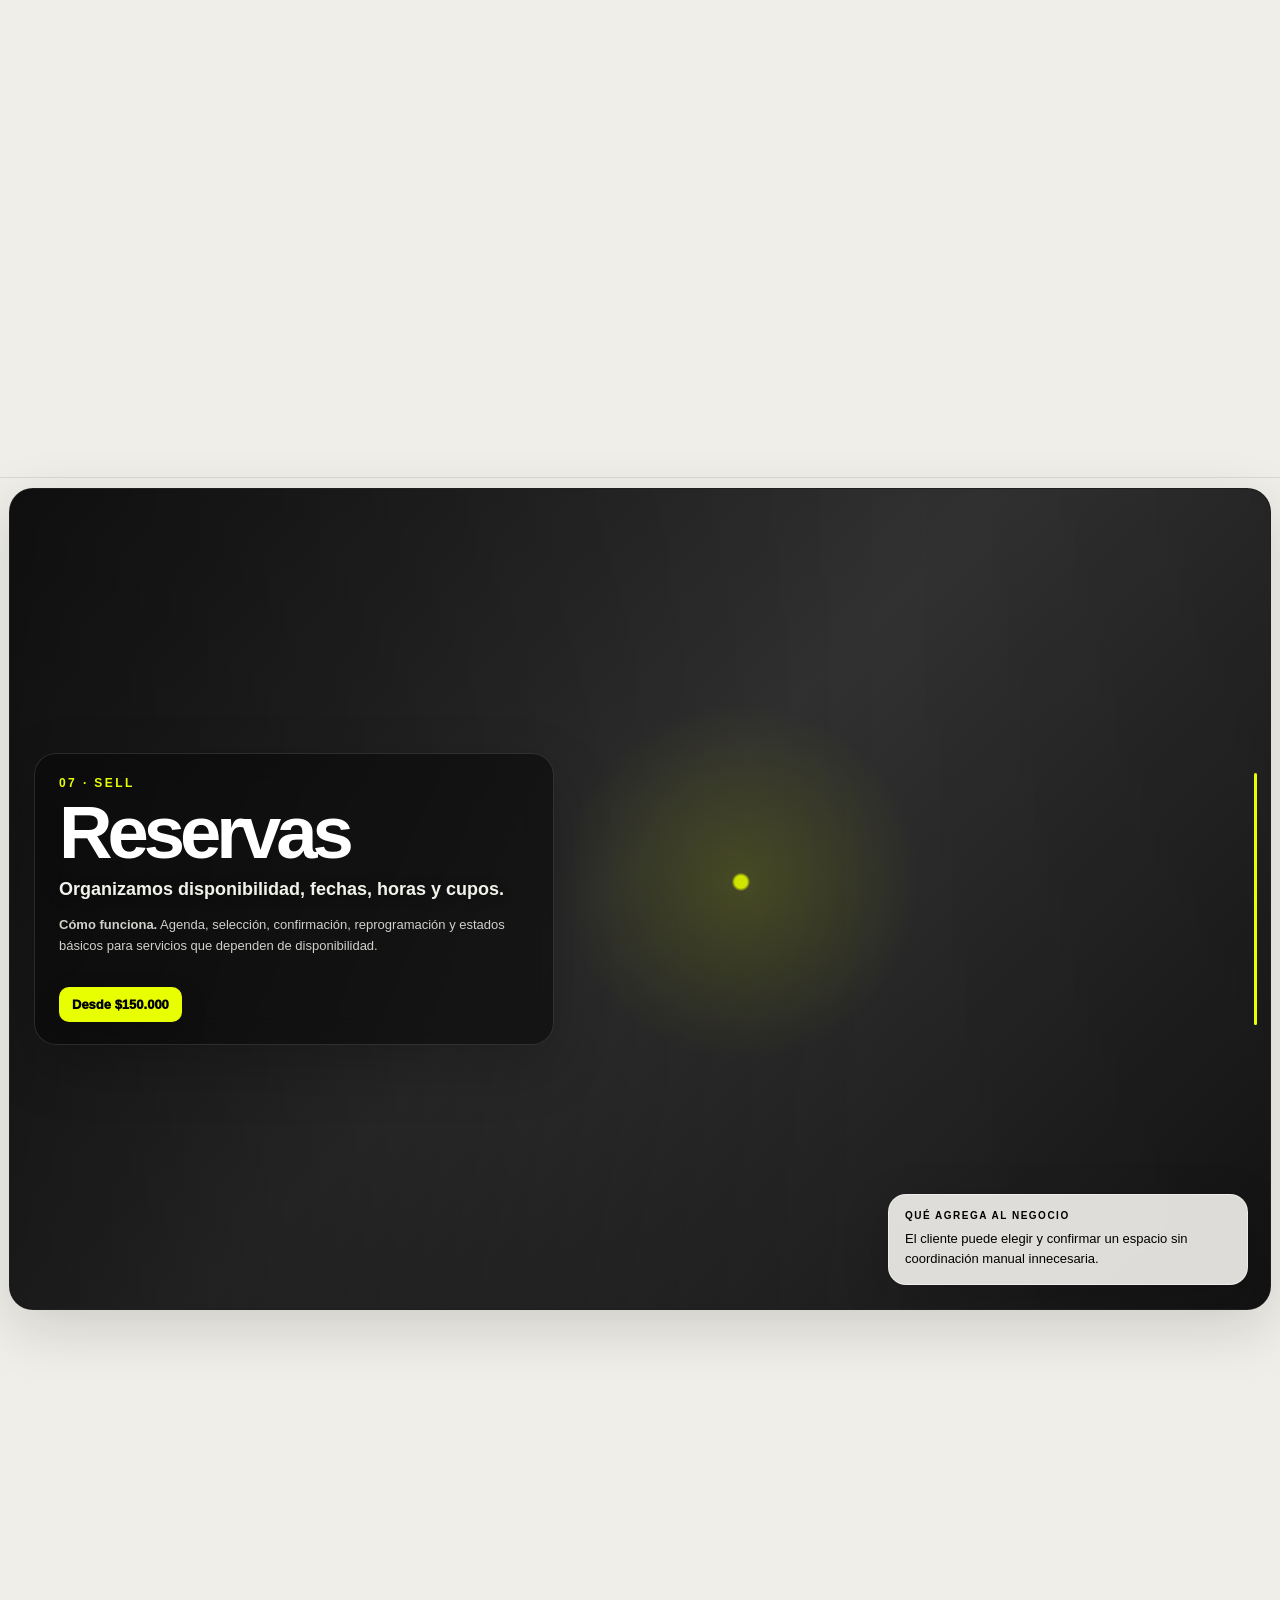
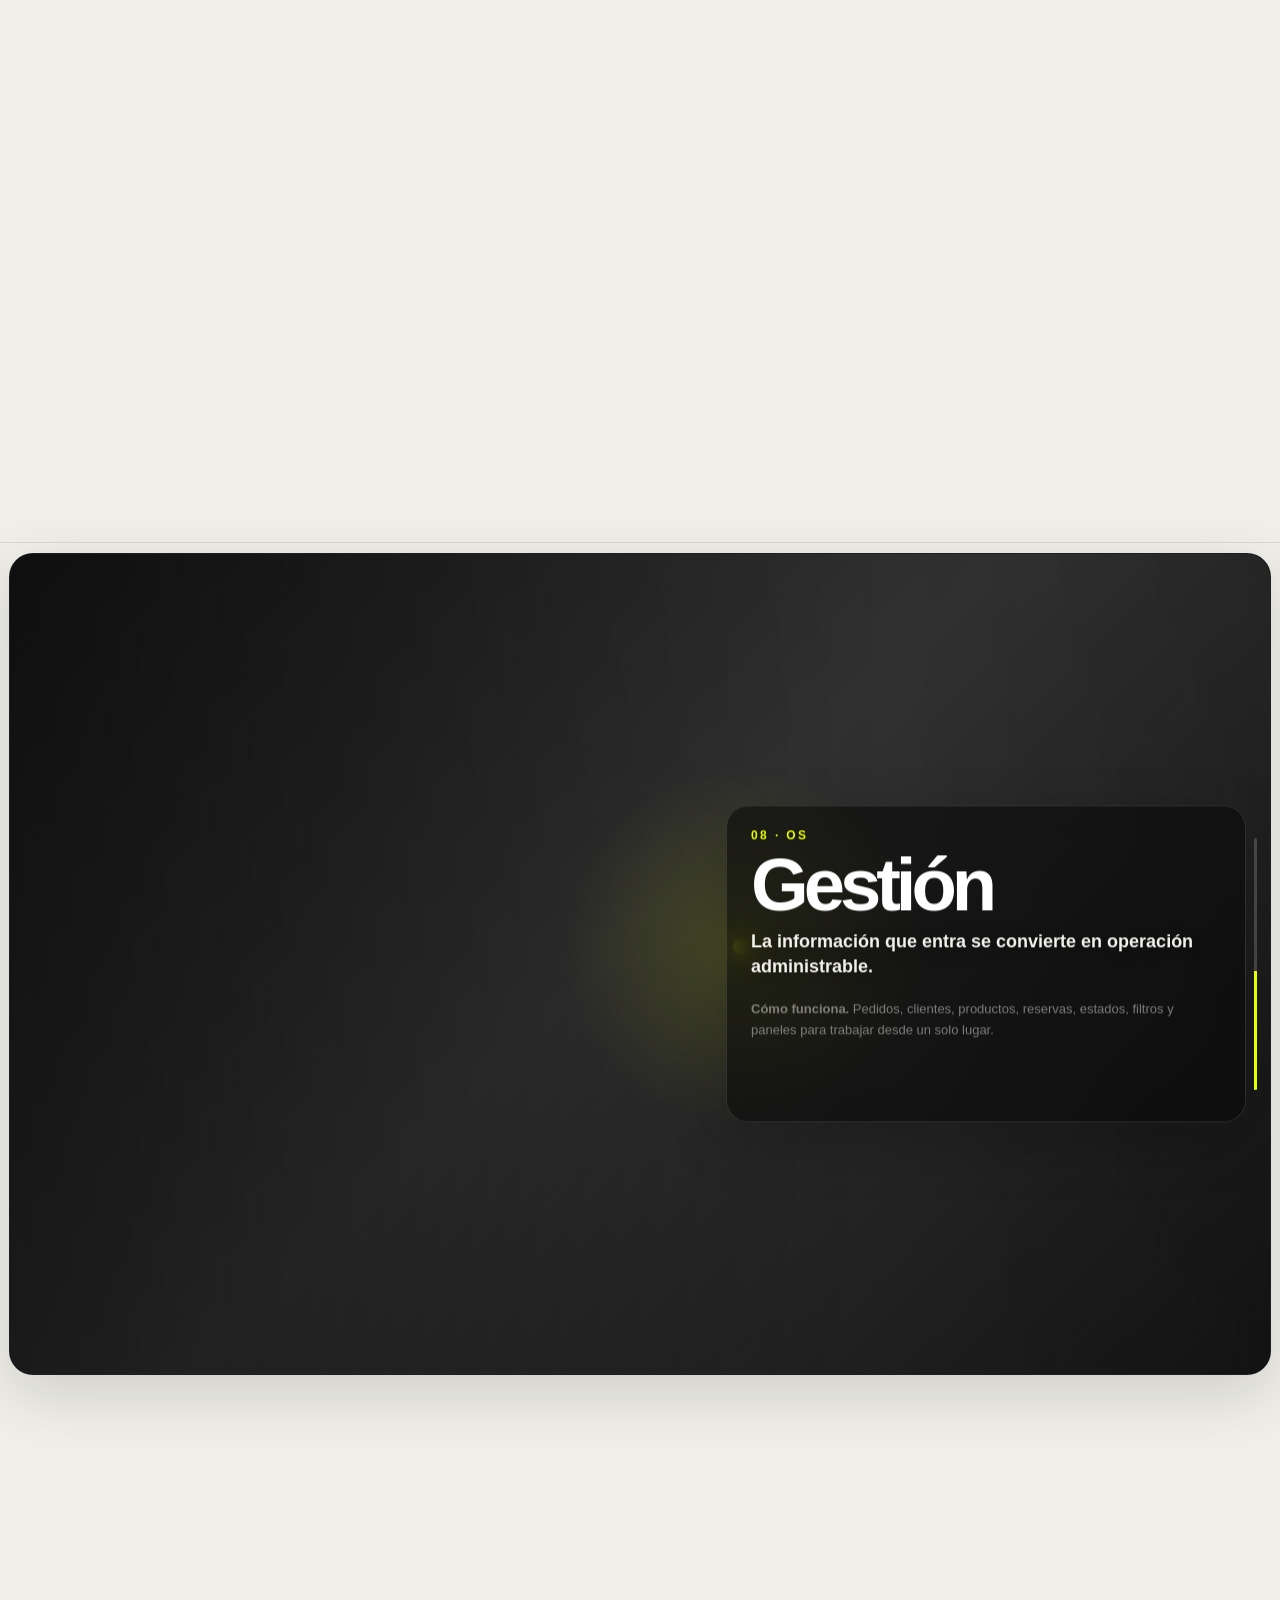
==== commit 51234d93: "fix(marketing): quitar precios de las cuatro tarjetas" ====
--- a/index.html
+++ b/index.html
@@ -23,10 +23,10 @@
     <section id="marketing" class="mkt-section" aria-labelledby="marketing-title">
       <div class="section-heading"><div><div class="eyebrow">LINK DIGITAL · MARKETING</div><h2 id="marketing-title">Del contenido a la venta.</h2></div><p>Campañas y gestión de redes sociales integrables con tus productos, tu website y tus canales comerciales. Comienza con una necesidad concreta y suma capacidades cuando el negocio lo requiera.</p></div>
       <div class="mkt-grid">
-        <article class="mkt-card"><span class="mkt-kicker">FASE 01 · ACCIÓN PUNTUAL</span><h3>Campaña</h3><p>Una activación publicitaria para impulsar un producto o servicio.</p><strong class="mkt-price">$215.000 <small>/ campaña*</small></strong><ul><li>1 campaña y 1 anuncio</li><li>Diseño gráfico o video y texto publicitario</li><li>Configuración, seguimiento y optimización</li><li>Reporte de resultados y 1 reunión</li><li>Hasta 2 cambios incluidos</li></ul><button type="button" class="button ghost mkt-cta" data-marketing-plan="Marketing · Campaña" data-sales-cta="marketing-campana">Consultar campaña →</button></article>
-        <article class="mkt-card"><span class="mkt-kicker">FASE 02 · OPERACIÓN MENSUAL</span><h3>Community Manager</h3><p>Una presencia digital constante y ordenada.</p><strong class="mkt-price">$430.000 <small>/ mes*</small></strong><ul><li>Grilla mensual y redacción de copies</li><li>Programación y publicación</li><li>Historias, comentarios y monitoreo</li><li>Automatización de mensajes</li><li>Reporte y reunión mensual</li></ul><button type="button" class="button ghost mkt-cta" data-marketing-plan="Marketing · Community Manager" data-sales-cta="marketing-community">Consultar servicio →</button></article>
-        <article class="mkt-card"><span class="mkt-kicker">FASE 03 · GESTIÓN + PAUTA</span><h3>Community + Publicidad</h3><p>Una cuenta activa con impulso publicitario mensual.</p><strong class="mkt-price">$535.000 <small>/ mes*</small></strong><ul><li>Grilla, copies y publicaciones</li><li>Historias y comentarios</li><li>Automatización de mensajes</li><li>1 campaña mensual y diseño del anuncio</li><li>1 reunión mensual</li></ul><button type="button" class="button ghost mkt-cta" data-marketing-plan="Marketing · Community + Publicidad" data-sales-cta="marketing-community-ads">Consultar servicio →</button></article>
-        <article class="mkt-card mkt-featured"><span class="mkt-kicker">FASE 04 · OPERACIÓN INTEGRAL</span><h3>Marketing Integral</h3><p>Producción de contenido y operación digital en un mismo servicio.</p><strong class="mkt-price">$750.000 <small>/ mes*</small></strong><ul><li>Grilla y creación de 16 contenidos</li><li>Diseño, edición y redacción de copies</li><li>Programación, publicación y comentarios</li><li>Automatización de mensajes</li><li>1 campaña y 1 reunión mensual</li></ul><button type="button" class="button primary mkt-cta" data-marketing-plan="Marketing · Marketing Integral" data-sales-cta="marketing-integral">Consultar servicio →</button></article>
+        <article class="mkt-card"><span class="mkt-kicker">FASE 01 · ACCIÓN PUNTUAL</span><h3>Campaña</h3><p>Una activación publicitaria para impulsar un producto o servicio.</p><ul><li>1 campaña y 1 anuncio</li><li>Diseño gráfico o video y texto publicitario</li><li>Configuración, seguimiento y optimización</li><li>Reporte de resultados y 1 reunión</li><li>Hasta 2 cambios incluidos</li></ul><button type="button" class="button ghost mkt-cta" data-marketing-plan="Marketing · Campaña" data-sales-cta="marketing-campana">Consultar campaña →</button></article>
+        <article class="mkt-card"><span class="mkt-kicker">FASE 02 · OPERACIÓN MENSUAL</span><h3>Community Manager</h3><p>Una presencia digital constante y ordenada.</p><ul><li>Grilla mensual y redacción de copies</li><li>Programación y publicación</li><li>Historias, comentarios y monitoreo</li><li>Automatización de mensajes</li><li>Reporte y reunión mensual</li></ul><button type="button" class="button ghost mkt-cta" data-marketing-plan="Marketing · Community Manager" data-sales-cta="marketing-community">Consultar servicio →</button></article>
+        <article class="mkt-card"><span class="mkt-kicker">FASE 03 · GESTIÓN + PAUTA</span><h3>Community + Publicidad</h3><p>Una cuenta activa con impulso publicitario mensual.</p><ul><li>Grilla, copies y publicaciones</li><li>Historias y comentarios</li><li>Automatización de mensajes</li><li>1 campaña mensual y diseño del anuncio</li><li>1 reunión mensual</li></ul><button type="button" class="button ghost mkt-cta" data-marketing-plan="Marketing · Community + Publicidad" data-sales-cta="marketing-community-ads">Consultar servicio →</button></article>
+        <article class="mkt-card mkt-featured"><span class="mkt-kicker">FASE 04 · OPERACIÓN INTEGRAL</span><h3>Marketing Integral</h3><p>Producción de contenido y operación digital en un mismo servicio.</p><ul><li>Grilla y creación de 16 contenidos</li><li>Diseño, edición y redacción de copies</li><li>Programación, publicación y comentarios</li><li>Automatización de mensajes</li><li>1 campaña y 1 reunión mensual</li></ul><button type="button" class="button primary mkt-cta" data-marketing-plan="Marketing · Marketing Integral" data-sales-cta="marketing-integral">Consultar servicio →</button></article>
       </div>
       <p class="mkt-note">* Precios de servicios sujetos a cotización final según alcance, cantidad de cuentas y condiciones de facturación. La inversión en publicidad pagada a las plataformas, las capturas presenciales, los traslados y las coberturas de eventos se presupuestan por separado. En cada propuesta se confirman los formatos y entregables.</p>
     </section>
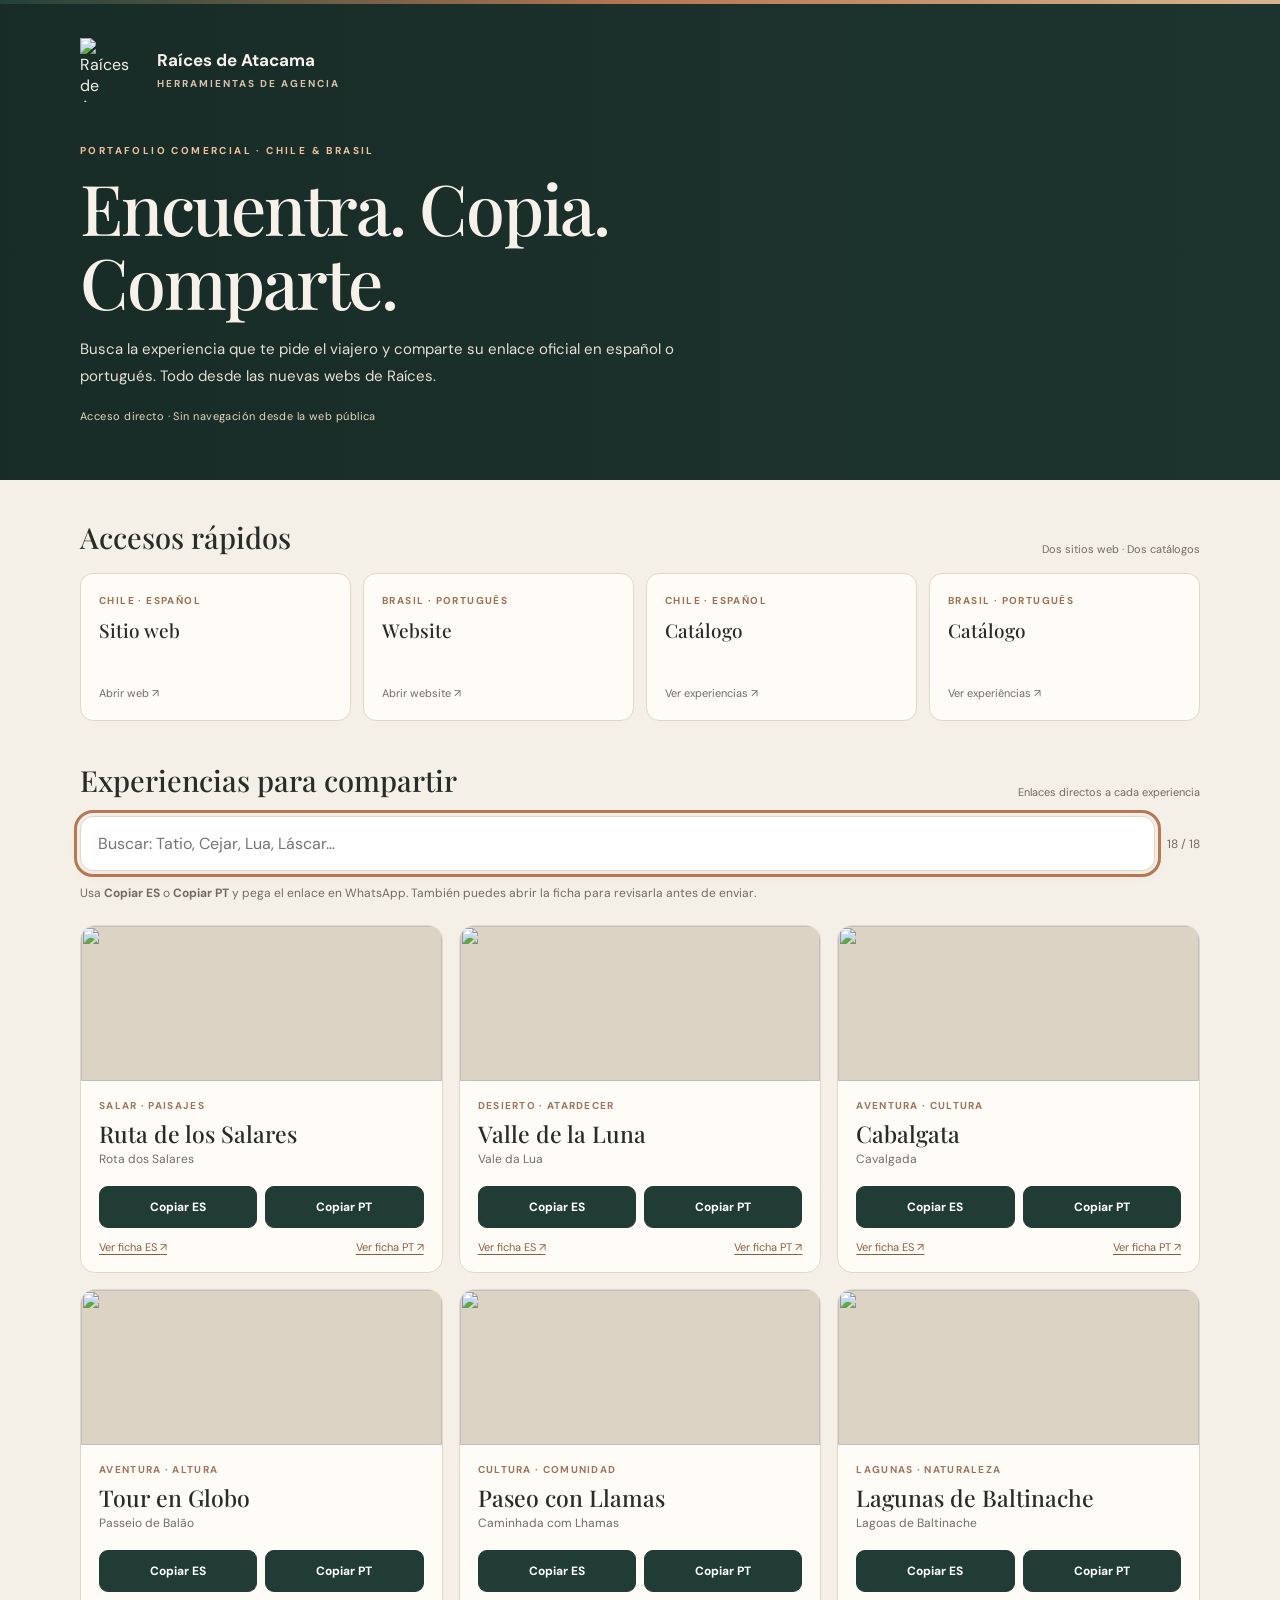
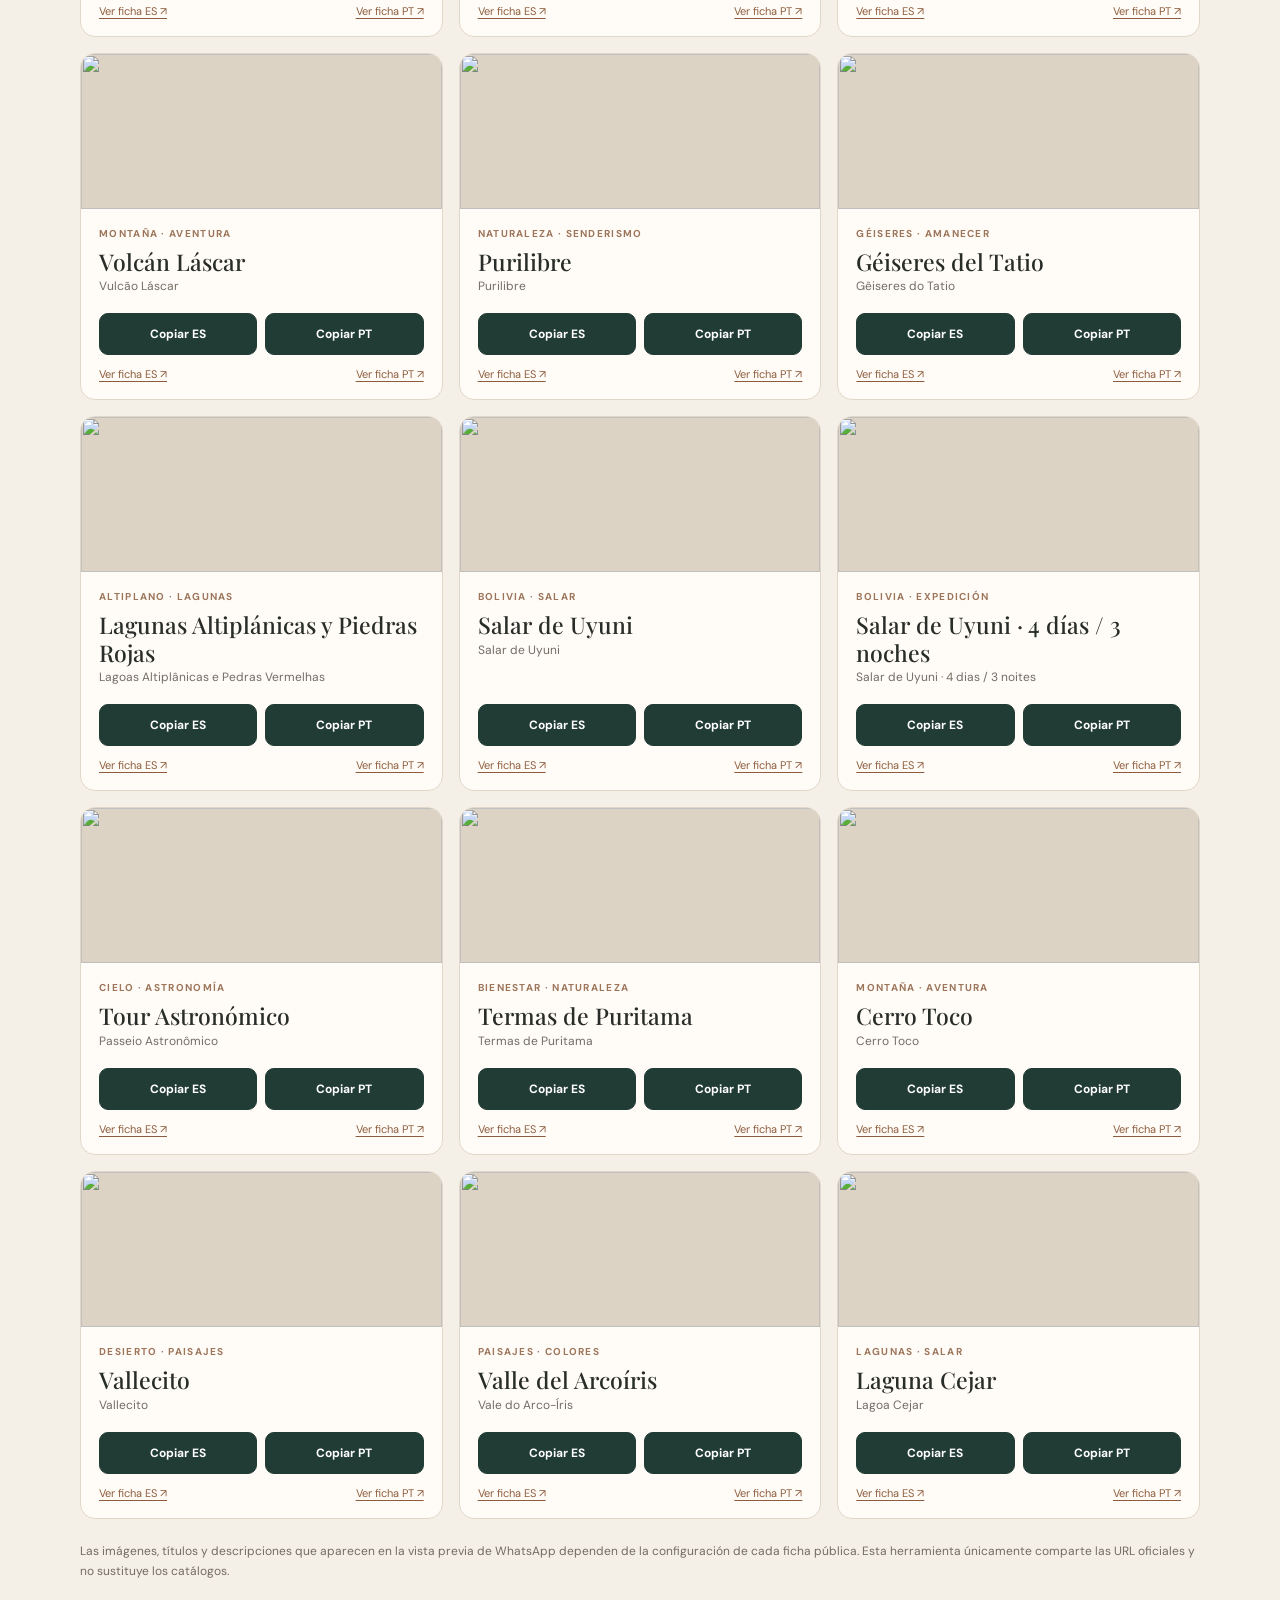
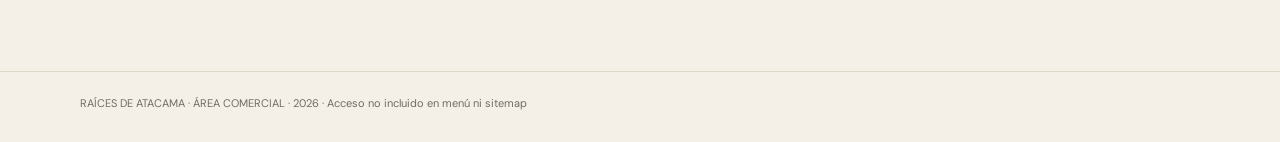
==== commit 96367ada: "Raíces de Atacama · landing privada de agencia, 18 experiencias, enlaces Hostinger CL/BR" ====
--- a/index.html
+++ b/index.html
@@ -1,40 +1,82 @@
 <!doctype html>
 <html lang="es">
 <head>
-  <meta charset="utf-8" />
-  <meta name="viewport" content="width=device-width,initial-scale=1" />
-  <meta name="theme-color" content="#efeee8" />
-  <title>LINK Digital — Un negocio que crece por etapas</title>
-  <meta name="description" content="Explora LINK Digital por packs, productos y subproductos. Cada etapa suma una capacidad real al negocio." />
-  <link rel="stylesheet" href="styles.css">
-  <link rel="stylesheet" href="mobile-v2.css?v=20260905-2145">
+<meta charset="utf-8">
+<meta name="viewport" content="width=device-width, initial-scale=1">
+<meta name="theme-color" content="#f4efe7">
+<meta name="robots" content="noindex,nofollow,noarchive">
+<title>Agencia · Portafolio comercial | Raíces de Atacama</title>
+<meta name="description" content="Herramienta comercial de Raíces de Atacama. Busca cada experiencia y comparte su página oficial en español o portugués.">
+<meta property="og:type" content="website">
+<meta property="og:title" content="Agencia · Raíces de Atacama">
+<meta property="og:description" content="Portafolio comercial para vendedores, con enlaces directos a los dos mercados.">
+<meta property="og:image" content="https://raicesdeatacama.cl/imagenes/atacama-camino-hero.webp">
+<link rel="icon" href="/logo-raices.webp">
+<link rel="preconnect" href="https://fonts.googleapis.com">
+<link rel="preconnect" href="https://fonts.gstatic.com" crossorigin>
+<link href="https://fonts.googleapis.com/css2?family=DM+Sans:wght@400;500;600;700&family=Playfair+Display:wght@400;500;600&display=swap" rel="stylesheet">
+<style>
+:root{--bg:#f4efe7;--card:#fffcf7;--ink:#292d29;--muted:#726c63;--line:#e1d7c8;--forest:#213b35;--accent:#b77752;--soft:#e5e9e0}
+*{box-sizing:border-box}html{scroll-behavior:smooth}body{margin:0;background:var(--bg);color:var(--ink);font-family:"DM Sans",sans-serif;-webkit-font-smoothing:antialiased}button,input{font:inherit}a{color:inherit;text-decoration:none}button{cursor:pointer}button:focus-visible,a:focus-visible,input:focus-visible{outline:3px solid #b77752;outline-offset:3px}.wrap{width:min(1120px,calc(100% - 38px));margin:auto}.bar{height:4px;background:linear-gradient(90deg,#224239,#b77752,#d6b58e)}
+header{background:var(--forest);color:#f7f1e9;position:relative;overflow:hidden}header:before{content:"";background:url('/imagenes/atacama-camino-hero.webp') center/cover;position:absolute;inset:0;opacity:.25}header:after{content:"";background:linear-gradient(90deg,rgba(24,43,38,.93),rgba(24,43,38,.45));position:absolute;inset:0}.header-inner{position:relative;z-index:1;padding:34px 0 55px}.brand{display:flex;align-items:center;gap:13px}.brand img{width:64px;height:64px;object-fit:contain}.brand strong{display:block;font-size:17px}.brand small{font-size:10px;color:#dbc3a9;letter-spacing:.2em;font-weight:700}.eyebrow{font-size:10px;text-transform:uppercase;letter-spacing:.24em;color:#f0c39d;font-weight:700;margin-top:42px}h1,h2{font-family:"Playfair Display",Georgia,serif;font-weight:500}h1{font-size:clamp(40px,6vw,70px);letter-spacing:-.032em;line-height:1.05;margin:14px 0 18px}header p{color:#e7dfd4;font-size:15px;line-height:1.8;margin:0;max-width:600px}.status{display:inline-block;color:#e6d5c1;font-size:11px;margin-top:19px;letter-spacing:.04em}
+main{padding:38px 0 78px}.section-top{display:flex;align-items:end;justify-content:space-between;gap:20px;margin-bottom:17px}.section-top h2{font-size:29px;margin:0}.section-top span{font-size:11px;color:var(--muted)}.access{display:grid;grid-template-columns:repeat(4,minmax(0,1fr));gap:12px}.access a{border:1px solid var(--line);background:var(--card);padding:20px 18px;border-radius:13px;display:flex;flex-direction:column;gap:10px;min-height:148px;transition:transform .15s,box-shadow .15s}.access a:hover{transform:translateY(-2px);box-shadow:0 12px 18px rgba(40,30,20,.07)}.access small{font-size:10px;letter-spacing:.14em;text-transform:uppercase;color:#a06f4e;font-weight:700}.access strong{font-family:"Playfair Display",Georgia,serif;font-size:19px;font-weight:500}.access em{font-size:11px;color:var(--muted);font-style:normal;margin-top:auto}.search-section{margin-top:40px}.controls{display:flex;align-items:center;gap:12px;margin:16px 0 12px}.searchbox{width:100%;border-radius:13px;background:#fff;border:1px solid var(--line);padding:16px 17px;font-size:16px;color:var(--ink);box-shadow:0 4px 17px rgba(32,35,31,.03)}.count{font-size:12px;color:var(--muted);white-space:nowrap}.hint{font-size:12px;color:var(--muted);margin:4px 0 22px;line-height:1.7}.grid{display:grid;grid-template-columns:repeat(3,minmax(0,1fr));gap:16px}.tour{background:var(--card);border:1px solid var(--line);border-radius:15px;overflow:hidden;display:flex;flex-direction:column}.image{width:100%;height:155px;object-fit:cover;background:#ddd3c5}.body{padding:18px;display:flex;flex-direction:column;flex:1}.category{color:#9d755b;font-size:10px;text-transform:uppercase;font-weight:700;letter-spacing:.13em}.tour h3{font-family:"Playfair Display",Georgia,serif;font-weight:500;font-size:23px;margin:8px 0 3px;line-height:1.2}.translation{color:var(--muted);font-size:12px;margin:0 0 17px;min-height:18px}.actions{margin-top:auto;display:grid;grid-template-columns:1fr 1fr;gap:8px}.btn{border:1px solid #c9c5bd;background:#fff;border-radius:9px;padding:11px 7px;text-align:center;font-size:12px;font-weight:700;min-height:42px}.btn.primary{background:var(--forest);color:white;border-color:var(--forest)}.btn:hover{filter:brightness(.96)}.links{display:flex;justify-content:space-between;gap:12px;margin-top:12px;font-size:11px}.links a{color:#8d5c3d;text-decoration:underline;text-underline-offset:3px}.footnote{margin-top:22px;font-size:12px;line-height:1.7;color:var(--muted)}.empty{grid-column:1/-1;background:#fff;padding:36px;text-align:center;border:1px dashed var(--line);border-radius:12px;color:var(--muted)}.toast{position:fixed;bottom:24px;left:50%;transform:translate(-50%,20px);background:var(--forest);color:white;border-radius:12px;padding:13px 20px;font-size:13px;z-index:10;opacity:0;pointer-events:none;transition:.2s}.toast.show{opacity:1;transform:translate(-50%,0)}footer{border-top:1px solid var(--line);padding:24px 0 32px;font-size:11px;color:var(--muted)}
+@media(max-width:900px){.access{grid-template-columns:repeat(2,minmax(0,1fr))}.grid{grid-template-columns:repeat(2,minmax(0,1fr))}}
+@media(max-width:560px){.wrap{width:calc(100% - 26px)}.header-inner{padding:21px 0 40px}.brand img{width:51px;height:51px}.eyebrow{margin-top:32px}.access{gap:9px}.access a{padding:15px 12px;min-height:128px}.access strong{font-size:17px}.access em{font-size:10px}.section-top{display:block}.section-top span{display:block;margin-top:6px}.grid{grid-template-columns:1fr}.image{height:170px}.tour h3{font-size:24px}.controls{gap:8px}.searchbox{padding:14px}.links{font-size:12px}}
+@media(prefers-reduced-motion:reduce){*{transition:none!important;scroll-behavior:auto!important}}
+</style>
 </head>
-<body><div id="boot"><div class="boot-card"><span class="boot-dot"></span>LINK DIGITAL · CARGANDO EXPERIENCIA</div></div>
-  <header class="topbar">
-    <a class="brand" href="#inicio" aria-label="LINK Digital, inicio">LINK<span></span> DIGITAL</a>
-    <nav aria-label="Principal">
-      <a href="#mapa">Mapa</a><a href="#marketing">Marketing</a><a href="#story">Evolución</a><a href="#packs">Packs</a><a class="nav-cta" href="#contacto">Hablemos ↗</a>
-    </nav>
-  </header>
-  <main>
-    <section id="inicio" class="hero"><div class="hero-copy"><div class="eyebrow">LINK DIGITAL · TU NEGOCIO EN EVOLUCIÓN</div><h1>Empieza con <mark>una pieza.</mark><br>Crece como sistema.</h1><p>Una website puede ser el comienzo. Después puedes sumar catálogo, ventas, pagos, reservas, gestión, automatización e IA. Cada paso tiene un resultado y un precio claro.</p><div class="hero-actions"><a class="button primary" href="#mapa">Explorar el mapa →</a><a class="button ghost" href="#story">Ver la evolución</a></div><div class="hero-metrics"><div><strong>01</strong><span>Empieza pequeño</span></div><div><strong>11</strong><span>Capacidades</span></div><div><strong>100%</strong><span>Modular</span></div></div></div><div class="hero-visual" aria-hidden="true"><div class="hero-art"><span class="art-layer l1"></span><span class="art-layer l2"></span><span class="art-layer l3"></span><span class="art-layer l4"></span></div><div class="hero-stack"><span>Estrategia</span><span>Website</span><span>Venta</span><span>Gestión</span><span>IA</span></div><div class="hero-caption">DE UNA IDEA<br>A UN SISTEMA</div></div></section>
-    <section id="mapa" class="map-section"><div class="section-heading"><div><div class="eyebrow">MAPA DE SERVICIOS</div><h2>Pack → Producto → Subproducto → Definición</h2></div><p>Explora la oferta como un mapa mental: elige una ruta, entra en un producto, revisa sus subproductos y entiende exactamente qué agrega cada pieza.</p></div><div class="service-map" aria-live="polite"><div class="map-column"><div class="map-label">01 · PACK</div><div id="packList" class="map-list"></div></div><div class="map-arrow">→</div><div class="map-column"><div class="map-label">02 · PRODUCTOS</div><div id="productList" class="map-list"></div></div><div class="map-arrow">→</div><div class="map-column"><div class="map-label">03 · SUBPRODUCTOS</div><div id="subproductList" class="map-list"></div></div><div class="map-arrow">→</div><article id="mapDetail" class="map-detail"><div class="map-label">04 · DEFINICIÓN</div><h3>Selecciona un elemento</h3><p>Verás aquí qué hace, por qué existe y qué capacidad concreta agrega al negocio.</p></article></div></section>
-
-    <section id="marketing" class="mkt-section" aria-labelledby="marketing-title">
-      <div class="section-heading"><div><div class="eyebrow">LINK DIGITAL · MARKETING</div><h2 id="marketing-title">Del contenido a la venta.</h2></div><p>Campañas y gestión de redes sociales integrables con tus productos, tu website y tus canales comerciales. Comienza con una necesidad concreta y suma capacidades cuando el negocio lo requiera.</p></div>
-      <div class="mkt-grid">
-        <article class="mkt-card"><span class="mkt-kicker">FASE 01 · ACCIÓN PUNTUAL</span><h3>Campaña</h3><p>Una activación publicitaria para impulsar un producto o servicio.</p><ul><li>1 campaña y 1 anuncio</li><li>Diseño gráfico o video y texto publicitario</li><li>Configuración, seguimiento y optimización</li><li>Reporte de resultados y 1 reunión</li><li>Hasta 2 cambios incluidos</li></ul><button type="button" class="button ghost mkt-cta" data-marketing-plan="Marketing · Campaña" data-sales-cta="marketing-campana">Consultar campaña →</button></article>
-        <article class="mkt-card"><span class="mkt-kicker">FASE 02 · OPERACIÓN MENSUAL</span><h3>Community Manager</h3><p>Una presencia digital constante y ordenada.</p><ul><li>Grilla mensual y redacción de copies</li><li>Programación y publicación</li><li>Historias, comentarios y monitoreo</li><li>Automatización de mensajes</li><li>Reporte y reunión mensual</li></ul><button type="button" class="button ghost mkt-cta" data-marketing-plan="Marketing · Community Manager" data-sales-cta="marketing-community">Consultar servicio →</button></article>
-        <article class="mkt-card"><span class="mkt-kicker">FASE 03 · GESTIÓN + PAUTA</span><h3>Community + Publicidad</h3><p>Una cuenta activa con impulso publicitario mensual.</p><ul><li>Grilla, copies y publicaciones</li><li>Historias y comentarios</li><li>Automatización de mensajes</li><li>1 campaña mensual y diseño del anuncio</li><li>1 reunión mensual</li></ul><button type="button" class="button ghost mkt-cta" data-marketing-plan="Marketing · Community + Publicidad" data-sales-cta="marketing-community-ads">Consultar servicio →</button></article>
-        <article class="mkt-card mkt-featured"><span class="mkt-kicker">FASE 04 · OPERACIÓN INTEGRAL</span><h3>Marketing Integral</h3><p>Producción de contenido y operación digital en un mismo servicio.</p><ul><li>Grilla y creación de 16 contenidos</li><li>Diseño, edición y redacción de copies</li><li>Programación, publicación y comentarios</li><li>Automatización de mensajes</li><li>1 campaña y 1 reunión mensual</li></ul><button type="button" class="button primary mkt-cta" data-marketing-plan="Marketing · Marketing Integral" data-sales-cta="marketing-integral">Consultar servicio →</button></article>
-      </div>
-      <p class="mkt-note">* Precios de servicios sujetos a cotización final según alcance, cantidad de cuentas y condiciones de facturación. La inversión en publicidad pagada a las plataformas, las capturas presenciales, los traslados y las coberturas de eventos se presupuestan por separado. En cada propuesta se confirman los formatos y entregables.</p>
-    </section>
-    <section id="packs" class="packs-section"><div class="section-heading"><div><div class="eyebrow">TRES FORMAS DE EMPEZAR</div><h2>No son cajas cerradas.</h2></div><p>Son rutas recomendadas. Puedes empezar por una sola pieza y sumar la siguiente cuando el negocio realmente la necesite.</p></div><div class="pack-grid"><article class="pack-card"><div class="pack-kicker">PACK 01</div><h3>LINK START</h3><p class="pack-promise">Tu negocio en línea.</p><div class="pack-price">desde $100.000</div><ul><li>Diagnóstico y estrategia</li><li>Identidad digital</li><li>Website base</li><li>Catálogo opcional</li></ul><button data-pack-jump="start">Explorar START →</button></article><article class="pack-card featured"><div class="pack-kicker">PACK 02</div><h3>LINK SELL</h3><p class="pack-promise">Empieza a vender.</p><div class="pack-price">desde $150.000</div><ul><li>Venta simple</li><li>Pagos</li><li>Reservas</li><li>Notificaciones</li></ul><button data-pack-jump="sell">Explorar SELL →</button></article><article class="pack-card"><div class="pack-kicker">PACK 03</div><h3>LINK OS</h3><p class="pack-promise">Tu negocio como sistema.</p><div class="pack-price">por módulos</div><ul><li>Gestión</li><li>Automatización</li><li>IA aplicada</li><li>Sistema operativo</li></ul><button data-pack-jump="os">Explorar OS →</button></article></div></section>
-    <section id="story" class="story-intro"><div class="eyebrow">STORYTELLING POR SCROLL</div><h2>Ahora recorre cada capacidad.</h2><p>El scroll controla cada escena. Baja para avanzar. Sube para ver el proceso en reversa.</p></section>
-    <div id="sceneMount"></div>
-    <section id="contacto" class="closing closing-sales"><div><div class="eyebrow light">LINK DIGITAL · VENTA CONSULTIVA</div><h2>Empieza con lo que necesitas hoy.</h2><p>Definimos la primera pieza, su alcance y su resultado. Cada clic y solicitud queda asociado a LINK Digital dentro de Control Central para que el seguimiento comercial no se pierda.</p></div><form id="sales-form" class="sales-form"><div class="sales-grid"><label>Nombre<input name="full_name" required placeholder="Tu nombre"></label><label>Correo<input name="email" type="email" required placeholder="tu@correo.cl"></label></div><div class="sales-grid"><label>Teléfono<input name="phone" placeholder="+56 9..."></label><label>Negocio<input name="company" placeholder="Nombre del negocio"></label></div><label>Quiero comenzar por<select name="interested_pack"><option value="">Necesito orientación</option><option value="LINK START">LINK START</option><option value="LINK SELL">LINK SELL</option><option value="LINK OS">LINK OS</option><option value="Marketing · Campaña">Marketing · Campaña</option><option value="Marketing · Community Manager">Marketing · Community Manager</option><option value="Marketing · Community + Publicidad">Marketing · Community + Publicidad</option><option value="Marketing · Marketing Integral">Marketing · Marketing Integral</option><option value="Módulo individual">Un módulo individual</option></select></label><label>¿Qué quieres resolver?<textarea name="message" rows="4" required placeholder="Ej: quiero mostrar productos, recibir pedidos y avisos por Telegram..."></textarea></label><button type="submit" class="button acid sales-submit" data-sales-cta="sales-form-submit">Enviar solicitud →</button><div id="form-status" class="form-status" aria-live="polite"></div></form></section>
-  </main>
-  <footer>LINK DIGITAL <span>·</span> Plataformas digitales que crecen contigo.</footer>
-  <script src="app.js"></script><script src="frames-v2.js?v=20260905-2145"></script>
-</body></html>+<body>
+<div class="bar"></div>
+<header><div class="wrap header-inner">
+  <div class="brand"><img src="/logo-raices-transparente.webp" alt="Raíces de Atacama"><div><strong>Raíces de Atacama</strong><small>HERRAMIENTAS DE AGENCIA</small></div></div>
+  <div class="eyebrow">Portafolio comercial · Chile &amp; Brasil</div>
+  <h1>Encuentra. Copia.<br>Comparte.</h1>
+  <p>Busca la experiencia que te pide el viajero y comparte su enlace oficial en español o portugués. Todo desde las nuevas webs de Raíces.</p>
+  <span class="status">Acceso directo · Sin navegación desde la web pública</span>
+</div></header>
+<main class="wrap">
+<section aria-labelledby="acc-title">
+ <div class="section-top"><h2 id="acc-title">Accesos rápidos</h2><span>Dos sitios web · Dos catálogos</span></div>
+ <div class="access">
+  <a href="https://raicesdeatacama.cl/" target="_blank" rel="noopener noreferrer"><small>Chile · Español</small><strong>Sitio web</strong><em>Abrir web ↗</em></a>
+  <a href="https://raicesdeatacamabrasil.com.br/" target="_blank" rel="noopener noreferrer"><small>Brasil · Português</small><strong>Website</strong><em>Abrir website ↗</em></a>
+  <a href="https://raicesdeatacama.cl/catalogo/" target="_blank" rel="noopener noreferrer"><small>Chile · Español</small><strong>Catálogo</strong><em>Ver experiencias ↗</em></a>
+  <a href="https://raicesdeatacamabrasil.com.br/catalogo/" target="_blank" rel="noopener noreferrer"><small>Brasil · Português</small><strong>Catálogo</strong><em>Ver experiências ↗</em></a>
+ </div>
+</section>
+<section class="search-section" aria-labelledby="tour-title">
+ <div class="section-top"><h2 id="tour-title">Experiencias para compartir</h2><span>Enlaces directos a cada experiencia</span></div>
+ <div class="controls"><input id="search" class="searchbox" aria-label="Buscar experiencia en español o portugués" autocomplete="off" inputmode="search" placeholder="Buscar: Tatio, Cejar, Lua, Láscar…" autofocus><span class="count" id="count">18 experiencias</span></div>
+ <p class="hint">Usa <strong>Copiar ES</strong> o <strong>Copiar PT</strong> y pega el enlace en WhatsApp. También puedes abrir la ficha para revisarla antes de enviar.</p>
+ <div id="grid" class="grid" aria-live="polite"></div>
+ <p class="footnote">Las imágenes, títulos y descripciones que aparecen en la vista previa de WhatsApp dependen de la configuración de cada ficha pública. Esta herramienta únicamente comparte las URL oficiales y no sustituye los catálogos.</p>
+</section>
+</main>
+<footer><div class="wrap">RAÍCES DE ATACAMA · ÁREA COMERCIAL · 2026 · Acceso no incluido en menú ni sitemap</div></footer>
+<div id="toast" class="toast" role="status" aria-live="polite"></div>
+<script>
+'use strict';
+const TOURS=[{"es":"Ruta de los Salares","pt":"Rota dos Salares","slugEs":"ruta-de-los-salares","slugPt":"rota-dos-salares","img":"ruta-de-los-salares.webp","category":"Salar · Paisajes"},{"es":"Valle de la Luna","pt":"Vale da Lua","slugEs":"valle-de-la-luna","slugPt":"vale-da-lua","img":"valle-de-la-luna.webp","category":"Desierto · Atardecer"},{"es":"Cabalgata","pt":"Cavalgada","slugEs":"cabalgata","slugPt":"cavalgada","img":"cabalgata.webp","category":"Aventura · Cultura"},{"es":"Tour en Globo","pt":"Passeio de Balão","slugEs":"tour-en-globo","slugPt":"passeio-de-balao","img":"atacama-camino-hero.webp","category":"Aventura · Altura"},{"es":"Paseo con Llamas","pt":"Caminhada com Lhamas","slugEs":"paseo-con-llamas","slugPt":"caminhada-com-lhamas","img":"paseo-con-llamas.webp","category":"Cultura · Comunidad"},{"es":"Lagunas de Baltinache","pt":"Lagoas de Baltinache","slugEs":"baltinache","slugPt":"lagoas-de-baltinache","img":"baltinache.webp","category":"Lagunas · Naturaleza"},{"es":"Volcán Láscar","pt":"Vulcão Láscar","slugEs":"volcan-lascar","slugPt":"vulcao-lascar","img":"volcan-lascar.jpg","category":"Montaña · Aventura"},{"es":"Purilibre","pt":"Purilibre","slugEs":"purilibre","slugPt":"purilibre","img":"purilibre.webp","category":"Naturaleza · Senderismo"},{"es":"Géiseres del Tatio","pt":"Gêiseres do Tatio","slugEs":"geiser-del-tatio","slugPt":"geiseres-do-tatio","img":"geiser-del-tatio.webp","category":"Géiseres · Amanecer"},{"es":"Lagunas Altiplánicas y Piedras Rojas","pt":"Lagoas Altiplânicas e Pedras Vermelhas","slugEs":"lagunas-altiplanicas-piedras-rojas","slugPt":"lagoas-altiplanicas-e-pedras-vermelhas","img":"lagunas-altiplanicas-piedras-rojas.webp","category":"Altiplano · Lagunas"},{"es":"Salar de Uyuni","pt":"Salar de Uyuni","slugEs":"salar-de-uyuni","slugPt":"salar-de-uyuni","img":"salar-de-uyuni.webp","category":"Bolivia · Salar"},{"es":"Salar de Uyuni · 4 días / 3 noches","pt":"Salar de Uyuni · 4 dias / 3 noites","slugEs":"salar-de-uyuni-4d3n","slugPt":"salar-de-uyuni-4d3n","img":"salar-de-uyuni.webp","category":"Bolivia · Expedición"},{"es":"Tour Astronómico","pt":"Passeio Astronômico","slugEs":"tour-astronomico","slugPt":"passeio-astronomico","img":"tour-astronomico.webp","category":"Cielo · Astronomía"},{"es":"Termas de Puritama","pt":"Termas de Puritama","slugEs":"termas-de-puritama","slugPt":"termas-de-puritama","img":"termas-de-puritama.webp","category":"Bienestar · Naturaleza"},{"es":"Cerro Toco","pt":"Cerro Toco","slugEs":"cerro-toco","slugPt":"cerro-toco","img":"cerro-toco.jpg","category":"Montaña · Aventura"},{"es":"Vallecito","pt":"Vallecito","slugEs":"vallecito","slugPt":"vallecito","img":"vallecito.webp","category":"Desierto · Paisajes"},{"es":"Valle del Arcoíris","pt":"Vale do Arco-Íris","slugEs":"valle-del-arcoiris","slugPt":"vale-do-arco-iris","img":"valle-del-arcoiris.webp","category":"Paisajes · Colores"},{"es":"Laguna Cejar","pt":"Lagoa Cejar","slugEs":"laguna-cejar","slugPt":"lagoa-cejar","img":"laguna-cejar.webp","category":"Lagunas · Salar"}];
+const CL="https://raicesdeatacama.cl",BR="https://raicesdeatacamabrasil.com.br";
+const grid=document.getElementById('grid'),input=document.getElementById('search'),count=document.getElementById('count'),toast=document.getElementById('toast');
+const norm=s=>(s||'').normalize('NFD').replace(/[\u0300-\u036f]/g,'').toLowerCase().trim();
+const esc=s=>s.replace(/[&<>"']/g,c=>({'&':'&amp;','<':'&lt;','>':'&gt;','"':'&quot;',"'":'&#39;'}[c]));
+const link=(d,s)=>d+'/catalogo/'+encodeURIComponent(s)+'/';
+function makeCard(t){
+ const es=link(CL,t.slugEs),pt=link(BR,t.slugPt);
+ const a=document.createElement('article');a.className='tour';
+ a.innerHTML='<img class="image" alt="" loading="lazy" src="'+CL+'/imagenes/'+encodeURIComponent(t.img)+'">'+
+ '<div class="body"><span class="category">'+esc(t.category)+'</span><h3>'+esc(t.es)+'</h3>'+
+ '<p class="translation" lang="pt-BR">'+esc(t.pt)+'</p><div class="actions">'+
+ '<button class="btn primary" type="button" data-copy="'+es+'">Copiar ES</button>'+
+ '<button class="btn primary" type="button" data-copy="'+pt+'">Copiar PT</button></div>'+
+ '<div class="links"><a href="'+es+'" target="_blank" rel="noopener noreferrer">Ver ficha ES ↗</a>'+
+ '<a href="'+pt+'" target="_blank" rel="noopener noreferrer" lang="pt-BR">Ver ficha PT ↗</a></div></div>';
+ return a;
+}
+function render(){const q=norm(input.value);const filtered=TOURS.filter(t=>norm([t.es,t.pt,t.slugEs,t.slugPt,t.category].join(' ')).includes(q));count.textContent=filtered.length+' / '+TOURS.length;grid.replaceChildren(...filtered.map(makeCard));if(!filtered.length)grid.innerHTML='<div class="empty">No se encontró la experiencia. Prueba otra palabra.</div>';}
+let timer;function notice(s){toast.textContent=s;toast.classList.add('show');clearTimeout(timer);timer=setTimeout(()=>toast.classList.remove('show'),2400);}
+async function copy(s){try{await navigator.clipboard.writeText(s);notice('Enlace copiado. Pégalo en WhatsApp.');}catch(e){const t=document.createElement('textarea');t.value=s;t.style.cssText='position:fixed;top:-2000px';document.body.append(t);t.select();const ok=document.execCommand('copy');t.remove();if(ok)notice('Enlace copiado. Pégalo en WhatsApp.');else{window.prompt('Copia el enlace:',s);notice('Selecciona el enlace para copiar.');}}}
+grid.addEventListener('click',e=>{const b=e.target.closest('[data-copy]');if(b)copy(b.dataset.copy);});
+input.addEventListener('input',render);render();
+</script></body></html>
